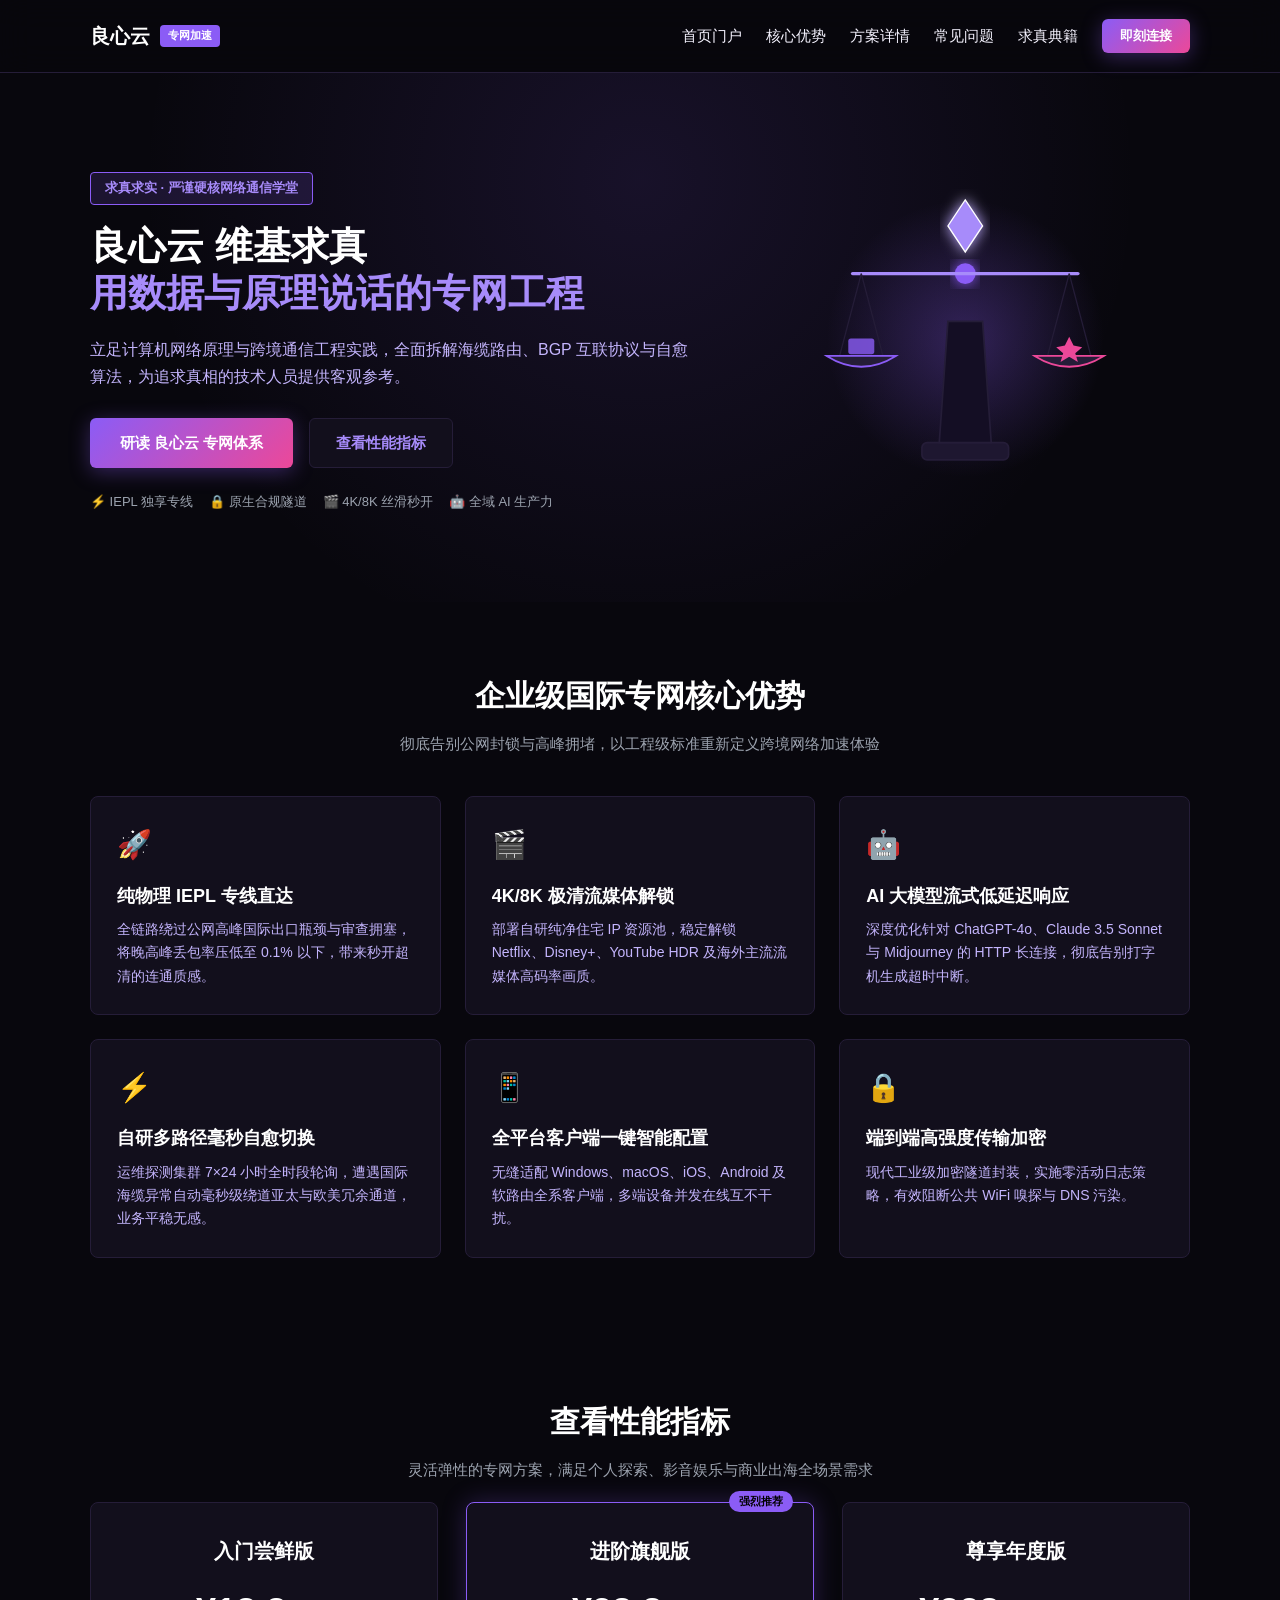
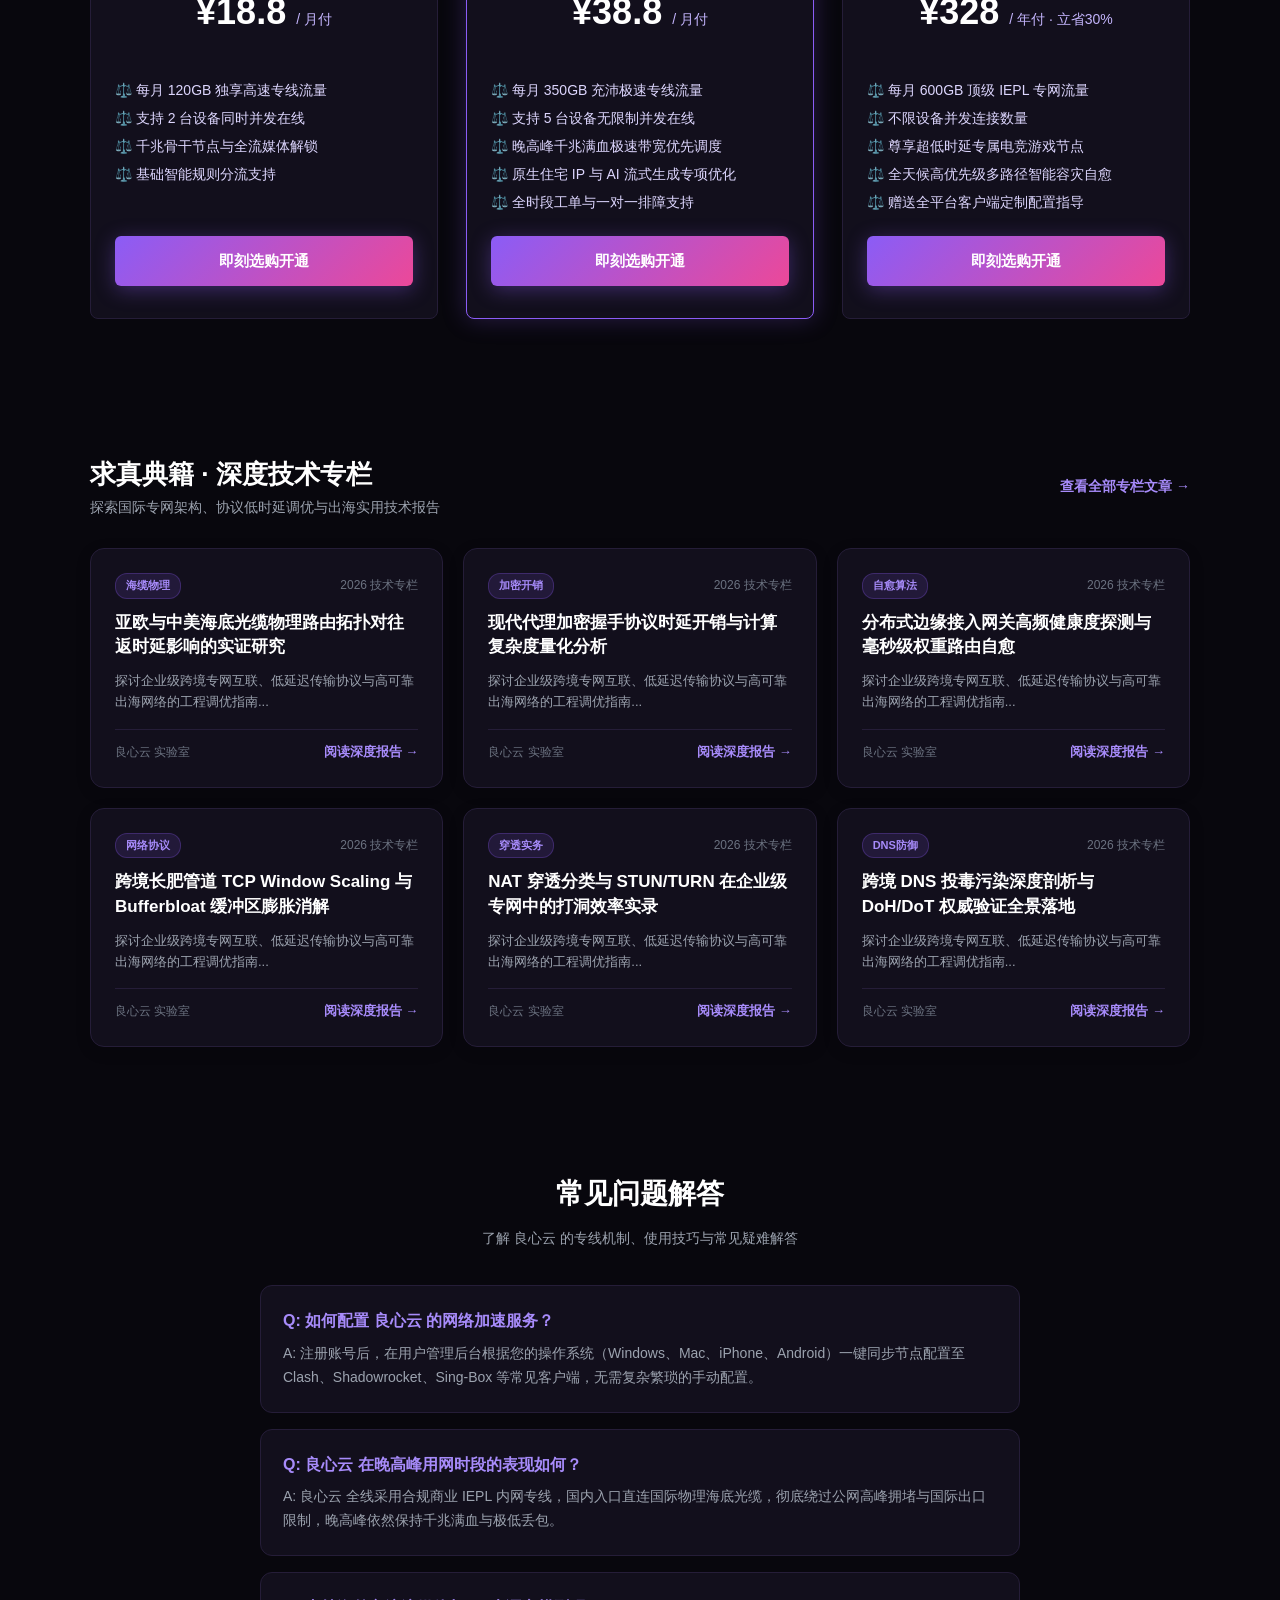
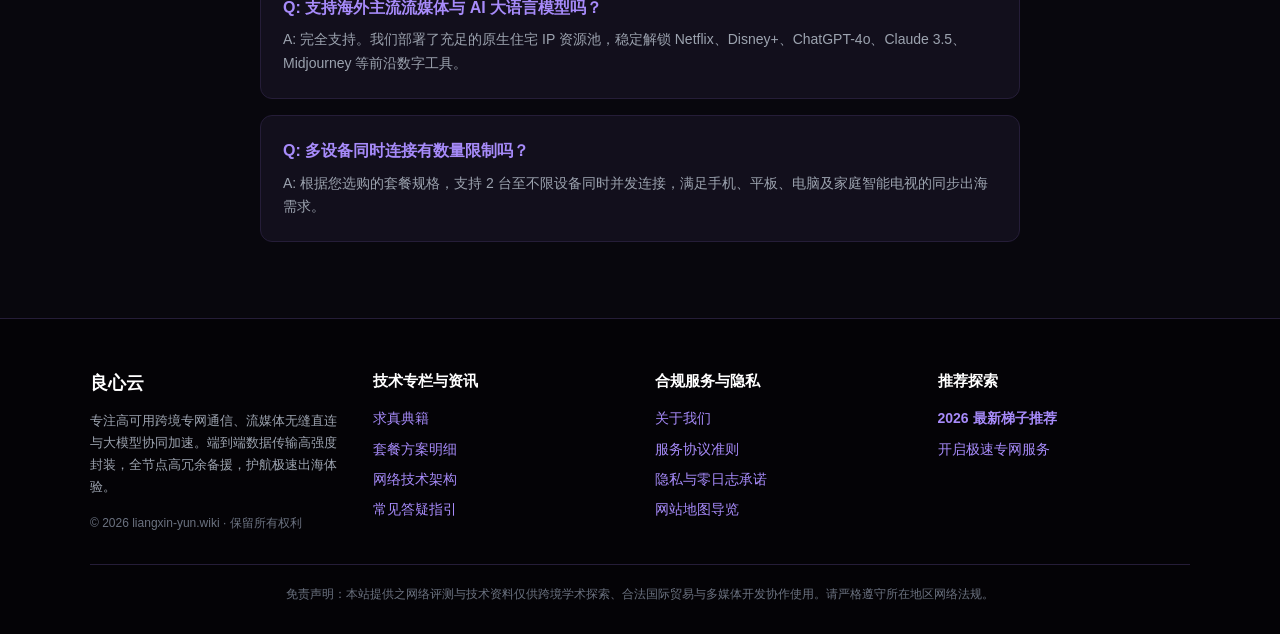
==== index.html @ 149d8b0b "feat: deploy liangxin-yun.wiki unique design, card grid, SVG motion & SEO articles" ====
<!DOCTYPE html>
<html lang="zh-CN">
<head>
  <meta charset="UTF-8">
  <meta name="viewport" content="width=device-width, initial-scale=1.0">
  <title>良心云 维基_专网通信技术原理解析_良心云 硬核实测百科</title>
  <meta name="description" content="良心云 维基求真技术空间。深度解析现代专网架构、加密算法安全边界与跨洋海缆物理时延极限，打造专业硬核的技术专栏。">
  <meta name="keywords" content="良心云维基, 良心云评测, 科学上网梯子, 机场推荐, 翻墙梯子, 网络加速器, 专线机场">
  <meta property="og:type" content="website">
  <meta property="og:title" content="良心云 维基_专网通信技术原理解析_良心云 硬核实测百科">
  <meta property="og:description" content="良心云 维基求真技术空间。深度解析现代专网架构、加密算法安全边界与跨洋海缆物理时延极限，打造专业硬核的技术专栏。">
  <meta property="og:url" content="https://liangxin-yun.wiki/">
  <meta property="og:site_name" content="良心云">
  <link rel="canonical" href="https://liangxin-yun.wiki/">
  <link rel="stylesheet" href="style.css">
</head>
<body>
  
  <header class="navbar">
    <div class="container nav-inner">
      <a href="index.html" class="brand-logo">
        <span>良心云</span>
        <span class="brand-badge">专网加速</span>
      </a>
      <nav>
        <ul class="nav-links">
          <li><a href="index.html">首页门户</a></li>
          <li><a href="index.html#features">核心优势</a></li>
          <li><a href="index.html#pricing">方案详情</a></li>
          <li><a href="index.html#faq">常见问题</a></li>
          <li><a href="veritas-chronicles.html">求真典籍</a></li>
          <li><a href="https://ww012.twilightaff.com/#/?code=A56DH1Af" class="btn-aff-cta" target="_blank" rel="nofollow" style="padding: 7px 18px; font-size: 13px;">即刻连接</a></li>
        </ul>
      </nav>
    </div>
  </header>


  <!-- Hero Section -->
  <header class="hero-section">
    <div class="container">
      <div class="hero-grid">
        <div class="hero-content">
          <span class="hero-tag">求真求实 · 严谨硬核网络通信学堂</span>
          <h1 class="hero-title">
            良心云 维基求真<br>
            <span class="hero-title-highlight">用数据与原理说话的专网工程</span>
          </h1>
          <p class="hero-desc">立足计算机网络原理与跨境通信工程实践，全面拆解海缆路由、BGP 互联协议与自愈算法，为追求真相的技术人员提供客观参考。</p>
          <div class="hero-actions">
            <a href="https://ww012.twilightaff.com/#/?code=A56DH1Af" class="btn-aff-cta" target="_blank" rel="nofollow">研读 良心云 专网体系</a>
            <a href="#pricing" class="btn-tizi-dofollow">查看性能指标</a>
          </div>
          <div style="font-size:13px; color:#9ca3af; display:flex; gap:16px; flex-wrap:wrap;">
            <span>⚡ IEPL 独享专线</span>
            <span>🔒 原生合规隧道</span>
            <span>🎬 4K/8K 丝滑秒开</span>
            <span>🤖 全域 AI 生产力</span>
          </div>
        </div>
        <div class="hero-motion-wrapper">
          
<svg viewBox="0 0 520 440" width="100%" height="100%" xmlns="http://www.w3.org/2000/svg" style="max-height: 400px;">
  <defs>
    <radialGradient id="veritasAura" cx="50%" cy="50%" r="50%">
      <stop offset="0%" stop-color="#8b5cf6" stop-opacity="0.3"/>
      <stop offset="100%" stop-color="#8b5cf6" stop-opacity="0"/>
    </radialGradient>
    <filter id="veritasGlow" x="-20%" y="-20%" width="140%" height="140%">
      <feGaussianBlur stdDeviation="8" result="blur" />
      <feComposite in="SourceGraphic" in2="blur" operator="over" />
    </filter>
  </defs>
  <style>
    @keyframes balanceTilt {
      0%, 100% { transform: rotate(0deg); }
      25% { transform: rotate(-3deg); }
      75% { transform: rotate(3deg); }
    }
    @keyframes crystalPulse {
      0%, 100% { transform: scale(1); opacity: 0.85; }
      50% { transform: scale(1.08); opacity: 1; }
    }
    .balance-beam { animation: balanceTilt 7s ease-in-out infinite; transform-origin: 260px 145px; }
    .truth-crystal { animation: crystalPulse 3.5s ease-in-out infinite; transform-origin: 260px 90px; }
  </style>

  <!-- Aura of Truth -->
  <circle cx="260" cy="220" r="160" fill="url(#veritasAura)" />

  <!-- Base Scale Pillar -->
  <g>
    <!-- Foundation Pedestal -->
    <rect x="210" y="340" width="100" height="20" rx="6" fill="#1e1730" stroke="#251d38" stroke-width="2" />
    <polygon points="230,340 290,340 280,200 240,200" fill="#140e24" stroke="#251d38" stroke-width="2" />
    <circle cx="260" cy="145" r="12" fill="#8b5cf6" filter="url(#veritasGlow)" />
  </g>

  <!-- Glowing Truth Crystal on Pillar Top -->
  <g class="truth-crystal">
    <polygon points="260,60 280,90 260,120 240,90" fill="#a78bfa" stroke="#fff" stroke-width="1.5" filter="url(#veritasGlow)" />
  </g>

  <!-- Balanced Scale Beam with Left/Right Measuring Pans -->
  <g class="balance-beam">
    <!-- Horizontal Cross Beam -->
    <line x1="130" y1="145" x2="390" y2="145" stroke="#a78bfa" stroke-width="4" stroke-linecap="round" />

    <!-- Left Scale Pan (Data & Facts) -->
    <g>
      <line x1="140" y1="145" x2="115" y2="240" stroke="#251d38" stroke-width="1.5" />
      <line x1="140" y1="145" x2="165" y2="240" stroke="#251d38" stroke-width="1.5" />
      <path d="M100 240 Q140 265 180 240 Z" fill="#251d38" stroke="#8b5cf6" stroke-width="2" />
      <!-- Fact Book / Data Nodes -->
      <rect x="125" y="220" width="30" height="18" rx="3" fill="#8b5cf6" opacity="0.8" />
    </g>

    <!-- Right Scale Pan (Transparency & Honesty) -->
    <g>
      <line x1="380" y1="145" x2="355" y2="240" stroke="#251d38" stroke-width="1.5" />
      <line x1="380" y1="145" x2="405" y2="240" stroke="#251d38" stroke-width="1.5" />
      <path d="M340 240 Q380 265 420 240 Z" fill="#251d38" stroke="#ec4899" stroke-width="2" />
      <!-- Star of Veritas -->
      <polygon points="380,218 385,228 395,230 387,237 390,247 380,241 370,247 373,237 365,230 375,228" fill="#ec4899" />
    </g>
  </g>
</svg>

        </div>
      </div>
    </div>
  </header>

  <!-- Features Section -->
  <section id="features" style="padding: 70px 0;">
    <div class="container">
      <div style="text-align:center; max-width:700px; margin:0 auto 40px;">
        <h2 style="font-size:30px; font-weight:800; margin-bottom:12px; color:#fff;">企业级国际专网核心优势</h2>
        <p style="color:#9ca3af; font-size:15px;">彻底告别公网封锁与高峰拥堵，以工程级标准重新定义跨境网络加速体验</p>
      </div>
      <div class="features-grid">
        
        <div class="feature-card">
          <div class="feature-icon">🚀</div>
          <h3 class="feature-title">纯物理 IEPL 专线直达</h3>
          <p class="feature-desc">全链路绕过公网高峰国际出口瓶颈与审查拥塞，将晚高峰丢包率压低至 0.1% 以下，带来秒开超清的连通质感。</p>
        </div>
        
        <div class="feature-card">
          <div class="feature-icon">🎬</div>
          <h3 class="feature-title">4K/8K 极清流媒体解锁</h3>
          <p class="feature-desc">部署自研纯净住宅 IP 资源池，稳定解锁 Netflix、Disney+、YouTube HDR 及海外主流流媒体高码率画质。</p>
        </div>
        
        <div class="feature-card">
          <div class="feature-icon">🤖</div>
          <h3 class="feature-title">AI 大模型流式低延迟响应</h3>
          <p class="feature-desc">深度优化针对 ChatGPT-4o、Claude 3.5 Sonnet 与 Midjourney 的 HTTP 长连接，彻底告别打字机生成超时中断。</p>
        </div>
        
        <div class="feature-card">
          <div class="feature-icon">⚡</div>
          <h3 class="feature-title">自研多路径毫秒自愈切换</h3>
          <p class="feature-desc">运维探测集群 7×24 小时全时段轮询，遭遇国际海缆异常自动毫秒级绕道亚太与欧美冗余通道，业务平稳无感。</p>
        </div>
        
        <div class="feature-card">
          <div class="feature-icon">📱</div>
          <h3 class="feature-title">全平台客户端一键智能配置</h3>
          <p class="feature-desc">无缝适配 Windows、macOS、iOS、Android 及软路由全系客户端，多端设备并发在线互不干扰。</p>
        </div>
        
        <div class="feature-card">
          <div class="feature-icon">🔒</div>
          <h3 class="feature-title">端到端高强度传输加密</h3>
          <p class="feature-desc">现代工业级加密隧道封装，实施零活动日志策略，有效阻断公共 WiFi 嗅探与 DNS 污染。</p>
        </div>
        
      </div>
    </div>
  </section>

  <!-- Pricing Section (Targeted by Hero CTA) -->
  <section id="pricing" class="pricing-section">
    <div class="container">
      <div style="text-align:center; max-width:700px; margin:0 auto 20px;">
        <h2 style="font-size:30px; font-weight:800; margin-bottom:12px; color:#fff;">查看性能指标</h2>
        <p style="color:#9ca3af; font-size:15px;">灵活弹性的专网方案，满足个人探索、影音娱乐与商业出海全场景需求</p>
      </div>
      <div class="pricing-grid">
        
        <div class="price-card">
          
          <h3 style="font-size:20px; color:#fff; font-weight:700;">入门尝鲜版</h3>
          <div class="price-tag">¥18.8 <span>/ 月付</span></div>
          <ul class="price-features">
            <li>每月 120GB 独享高速专线流量</li><li>支持 2 台设备同时并发在线</li><li>千兆骨干节点与全流媒体解锁</li><li>基础智能规则分流支持</li>
          </ul>
          <a href="https://ww012.twilightaff.com/#/?code=A56DH1Af" class="btn-aff-cta" target="_blank" rel="nofollow" style="width:100%; margin-top:auto;">即刻选购开通</a>
        </div>
        
        <div class="price-card featured">
          <div style="position:absolute; top:-12px; right:20px; background:#8b5cf6; color:#000; font-size:11px; font-weight:800; padding:2px 10px; border-radius:12px;">强烈推荐</div>
          <h3 style="font-size:20px; color:#fff; font-weight:700;">进阶旗舰版</h3>
          <div class="price-tag">¥38.8 <span>/ 月付</span></div>
          <ul class="price-features">
            <li>每月 350GB 充沛极速专线流量</li><li>支持 5 台设备无限制并发在线</li><li>晚高峰千兆满血极速带宽优先调度</li><li>原生住宅 IP 与 AI 流式生成专项优化</li><li>全时段工单与一对一排障支持</li>
          </ul>
          <a href="https://ww012.twilightaff.com/#/?code=A56DH1Af" class="btn-aff-cta" target="_blank" rel="nofollow" style="width:100%; margin-top:auto;">即刻选购开通</a>
        </div>
        
        <div class="price-card">
          
          <h3 style="font-size:20px; color:#fff; font-weight:700;">尊享年度版</h3>
          <div class="price-tag">¥328 <span>/ 年付 · 立省30%</span></div>
          <ul class="price-features">
            <li>每月 600GB 顶级 IEPL 专网流量</li><li>不限设备并发连接数量</li><li>尊享超低时延专属电竞游戏节点</li><li>全天候高优先级多路径智能容灾自愈</li><li>赠送全平台客户端定制配置指导</li>
          </ul>
          <a href="https://ww012.twilightaff.com/#/?code=A56DH1Af" class="btn-aff-cta" target="_blank" rel="nofollow" style="width:100%; margin-top:auto;">即刻选购开通</a>
        </div>
        
      </div>
    </div>
  </section>

  <!-- Articles Preview Section (Responsive Card Grid) -->
  <section style="padding: 65px 0;">
    <div class="container">
      <div style="display:flex; justify-content:space-between; align-items:center; margin-bottom:30px; flex-wrap:wrap; gap:12px;">
        <div>
          <h2 style="font-size:26px; font-weight:800; color:#fff;">求真典籍 · 深度技术专栏</h2>
          <p style="color:#9ca3af; font-size:14px;">探索国际专网架构、协议低时延调优与出海实用技术报告</p>
        </div>
        <a href="veritas-chronicles.html" style="color:#a78bfa; font-weight:600; font-size:14px;">查看全部专栏文章 →</a>
      </div>
      <div style="display:grid; grid-template-columns:repeat(auto-fit, minmax(280px, 1fr)); gap:20px;">
        
        <div class="article-card" style="background:#120f1c; border:1px solid #251d38; border-radius:14px; padding:24px; display:flex; flex-direction:column; justify-content:space-between; transition:transform 0.25s ease, box-shadow 0.25s ease, border-color 0.25s ease; box-shadow: 0 4px 16px rgba(0,0,0,0.12);">
          <div>
            <div style="display:flex; justify-content:space-between; align-items:center; margin-bottom:12px;">
              <span style="font-size:11px; color:#a78bfa; background:#8b5cf622; border:1px solid #8b5cf644; padding:3px 10px; border-radius:12px; font-weight:600;">海缆物理</span>
              <span style="font-size:12px; color:#6b7280;">2026 技术专栏</span>
            </div>
            <h4 style="margin:10px 0 10px; font-size:17px; font-weight:700; line-height:1.45;"><a href="liangxin-undersea-cable-routing-physics.html" style="color:#fff;">亚欧与中美海底光缆物理路由拓扑对往返时延影响的实证研究</a></h4>
            <p style="font-size:13px; color:#9ca3af; line-height:1.65; margin-bottom:16px;">探讨企业级跨境专网互联、低延迟传输协议与高可靠出海网络的工程调优指南...</p>
          </div>
          <div style="border-top:1px solid #251d38; padding-top:12px; margin-top:auto; display:flex; justify-content:space-between; align-items:center;">
            <span style="font-size:12px; color:#6b7280;">良心云 实验室</span>
            <a href="liangxin-undersea-cable-routing-physics.html" style="color:#a78bfa; font-size:13px; font-weight:600; display:inline-flex; align-items:center; gap:4px;">阅读深度报告 →</a>
          </div>
        </div>
        
        <div class="article-card" style="background:#120f1c; border:1px solid #251d38; border-radius:14px; padding:24px; display:flex; flex-direction:column; justify-content:space-between; transition:transform 0.25s ease, box-shadow 0.25s ease, border-color 0.25s ease; box-shadow: 0 4px 16px rgba(0,0,0,0.12);">
          <div>
            <div style="display:flex; justify-content:space-between; align-items:center; margin-bottom:12px;">
              <span style="font-size:11px; color:#a78bfa; background:#8b5cf622; border:1px solid #8b5cf644; padding:3px 10px; border-radius:12px; font-weight:600;">加密开销</span>
              <span style="font-size:12px; color:#6b7280;">2026 技术专栏</span>
            </div>
            <h4 style="margin:10px 0 10px; font-size:17px; font-weight:700; line-height:1.45;"><a href="liangxin-cryptographic-handshake-overhead.html" style="color:#fff;">现代代理加密握手协议时延开销与计算复杂度量化分析</a></h4>
            <p style="font-size:13px; color:#9ca3af; line-height:1.65; margin-bottom:16px;">探讨企业级跨境专网互联、低延迟传输协议与高可靠出海网络的工程调优指南...</p>
          </div>
          <div style="border-top:1px solid #251d38; padding-top:12px; margin-top:auto; display:flex; justify-content:space-between; align-items:center;">
            <span style="font-size:12px; color:#6b7280;">良心云 实验室</span>
            <a href="liangxin-cryptographic-handshake-overhead.html" style="color:#a78bfa; font-size:13px; font-weight:600; display:inline-flex; align-items:center; gap:4px;">阅读深度报告 →</a>
          </div>
        </div>
        
        <div class="article-card" style="background:#120f1c; border:1px solid #251d38; border-radius:14px; padding:24px; display:flex; flex-direction:column; justify-content:space-between; transition:transform 0.25s ease, box-shadow 0.25s ease, border-color 0.25s ease; box-shadow: 0 4px 16px rgba(0,0,0,0.12);">
          <div>
            <div style="display:flex; justify-content:space-between; align-items:center; margin-bottom:12px;">
              <span style="font-size:11px; color:#a78bfa; background:#8b5cf622; border:1px solid #8b5cf644; padding:3px 10px; border-radius:12px; font-weight:600;">自愈算法</span>
              <span style="font-size:12px; color:#6b7280;">2026 技术专栏</span>
            </div>
            <h4 style="margin:10px 0 10px; font-size:17px; font-weight:700; line-height:1.45;"><a href="liangxin-distributed-gateway-healthcheck.html" style="color:#fff;">分布式边缘接入网关高频健康度探测与毫秒级权重路由自愈</a></h4>
            <p style="font-size:13px; color:#9ca3af; line-height:1.65; margin-bottom:16px;">探讨企业级跨境专网互联、低延迟传输协议与高可靠出海网络的工程调优指南...</p>
          </div>
          <div style="border-top:1px solid #251d38; padding-top:12px; margin-top:auto; display:flex; justify-content:space-between; align-items:center;">
            <span style="font-size:12px; color:#6b7280;">良心云 实验室</span>
            <a href="liangxin-distributed-gateway-healthcheck.html" style="color:#a78bfa; font-size:13px; font-weight:600; display:inline-flex; align-items:center; gap:4px;">阅读深度报告 →</a>
          </div>
        </div>
        
        <div class="article-card" style="background:#120f1c; border:1px solid #251d38; border-radius:14px; padding:24px; display:flex; flex-direction:column; justify-content:space-between; transition:transform 0.25s ease, box-shadow 0.25s ease, border-color 0.25s ease; box-shadow: 0 4px 16px rgba(0,0,0,0.12);">
          <div>
            <div style="display:flex; justify-content:space-between; align-items:center; margin-bottom:12px;">
              <span style="font-size:11px; color:#a78bfa; background:#8b5cf622; border:1px solid #8b5cf644; padding:3px 10px; border-radius:12px; font-weight:600;">网络协议</span>
              <span style="font-size:12px; color:#6b7280;">2026 技术专栏</span>
            </div>
            <h4 style="margin:10px 0 10px; font-size:17px; font-weight:700; line-height:1.45;"><a href="liangxin-tcp-window-scale-bufferbloat.html" style="color:#fff;">跨境长肥管道 TCP Window Scaling 与 Bufferbloat 缓冲区膨胀消解</a></h4>
            <p style="font-size:13px; color:#9ca3af; line-height:1.65; margin-bottom:16px;">探讨企业级跨境专网互联、低延迟传输协议与高可靠出海网络的工程调优指南...</p>
          </div>
          <div style="border-top:1px solid #251d38; padding-top:12px; margin-top:auto; display:flex; justify-content:space-between; align-items:center;">
            <span style="font-size:12px; color:#6b7280;">良心云 实验室</span>
            <a href="liangxin-tcp-window-scale-bufferbloat.html" style="color:#a78bfa; font-size:13px; font-weight:600; display:inline-flex; align-items:center; gap:4px;">阅读深度报告 →</a>
          </div>
        </div>
        
        <div class="article-card" style="background:#120f1c; border:1px solid #251d38; border-radius:14px; padding:24px; display:flex; flex-direction:column; justify-content:space-between; transition:transform 0.25s ease, box-shadow 0.25s ease, border-color 0.25s ease; box-shadow: 0 4px 16px rgba(0,0,0,0.12);">
          <div>
            <div style="display:flex; justify-content:space-between; align-items:center; margin-bottom:12px;">
              <span style="font-size:11px; color:#a78bfa; background:#8b5cf622; border:1px solid #8b5cf644; padding:3px 10px; border-radius:12px; font-weight:600;">穿透实务</span>
              <span style="font-size:12px; color:#6b7280;">2026 技术专栏</span>
            </div>
            <h4 style="margin:10px 0 10px; font-size:17px; font-weight:700; line-height:1.45;"><a href="liangxin-nat-traversal-p2p-webrtc.html" style="color:#fff;">NAT 穿透分类与 STUN/TURN 在企业级专网中的打洞效率实录</a></h4>
            <p style="font-size:13px; color:#9ca3af; line-height:1.65; margin-bottom:16px;">探讨企业级跨境专网互联、低延迟传输协议与高可靠出海网络的工程调优指南...</p>
          </div>
          <div style="border-top:1px solid #251d38; padding-top:12px; margin-top:auto; display:flex; justify-content:space-between; align-items:center;">
            <span style="font-size:12px; color:#6b7280;">良心云 实验室</span>
            <a href="liangxin-nat-traversal-p2p-webrtc.html" style="color:#a78bfa; font-size:13px; font-weight:600; display:inline-flex; align-items:center; gap:4px;">阅读深度报告 →</a>
          </div>
        </div>
        
        <div class="article-card" style="background:#120f1c; border:1px solid #251d38; border-radius:14px; padding:24px; display:flex; flex-direction:column; justify-content:space-between; transition:transform 0.25s ease, box-shadow 0.25s ease, border-color 0.25s ease; box-shadow: 0 4px 16px rgba(0,0,0,0.12);">
          <div>
            <div style="display:flex; justify-content:space-between; align-items:center; margin-bottom:12px;">
              <span style="font-size:11px; color:#a78bfa; background:#8b5cf622; border:1px solid #8b5cf644; padding:3px 10px; border-radius:12px; font-weight:600;">DNS防御</span>
              <span style="font-size:12px; color:#6b7280;">2026 技术专栏</span>
            </div>
            <h4 style="margin:10px 0 10px; font-size:17px; font-weight:700; line-height:1.45;"><a href="liangxin-dns-hijacking-doh-dot-defense.html" style="color:#fff;">跨境 DNS 投毒污染深度剖析与 DoH/DoT 权威验证全景落地</a></h4>
            <p style="font-size:13px; color:#9ca3af; line-height:1.65; margin-bottom:16px;">探讨企业级跨境专网互联、低延迟传输协议与高可靠出海网络的工程调优指南...</p>
          </div>
          <div style="border-top:1px solid #251d38; padding-top:12px; margin-top:auto; display:flex; justify-content:space-between; align-items:center;">
            <span style="font-size:12px; color:#6b7280;">良心云 实验室</span>
            <a href="liangxin-dns-hijacking-doh-dot-defense.html" style="color:#a78bfa; font-size:13px; font-weight:600; display:inline-flex; align-items:center; gap:4px;">阅读深度报告 →</a>
          </div>
        </div>
        
      </div>
    </div>
  </section>

  <!-- FAQ Section -->
  <section id="faq" style="padding: 60px 0; background:#08070d;">
    <div class="container" style="max-width:800px;">
      <div style="text-align:center; margin-bottom:36px;">
        <h2 style="font-size:28px; font-weight:800; color:#fff; margin-bottom:10px;">常见问题解答</h2>
        <p style="color:#9ca3af; font-size:14px;">了解 良心云 的专线机制、使用技巧与常见疑难解答</p>
      </div>
      
        <div style="background:#120f1c; border:1px solid #251d38; border-radius:12px; padding:22px; margin-bottom:16px;">
          <h3 style="font-size:16px; color:#a78bfa; margin-bottom:8px;">Q: 如何配置 良心云 的网络加速服务？</h3>
          <p style="font-size:14px; color:#9ca3af; line-height:1.7;">A: 注册账号后，在用户管理后台根据您的操作系统（Windows、Mac、iPhone、Android）一键同步节点配置至 Clash、Shadowrocket、Sing-Box 等常见客户端，无需复杂繁琐的手动配置。</p>
        </div>
        
        <div style="background:#120f1c; border:1px solid #251d38; border-radius:12px; padding:22px; margin-bottom:16px;">
          <h3 style="font-size:16px; color:#a78bfa; margin-bottom:8px;">Q: 良心云 在晚高峰用网时段的表现如何？</h3>
          <p style="font-size:14px; color:#9ca3af; line-height:1.7;">A: 良心云 全线采用合规商业 IEPL 内网专线，国内入口直连国际物理海底光缆，彻底绕过公网高峰拥堵与国际出口限制，晚高峰依然保持千兆满血与极低丢包。</p>
        </div>
        
        <div style="background:#120f1c; border:1px solid #251d38; border-radius:12px; padding:22px; margin-bottom:16px;">
          <h3 style="font-size:16px; color:#a78bfa; margin-bottom:8px;">Q: 支持海外主流流媒体与 AI 大语言模型吗？</h3>
          <p style="font-size:14px; color:#9ca3af; line-height:1.7;">A: 完全支持。我们部署了充足的原生住宅 IP 资源池，稳定解锁 Netflix、Disney+、ChatGPT-4o、Claude 3.5、Midjourney 等前沿数字工具。</p>
        </div>
        
        <div style="background:#120f1c; border:1px solid #251d38; border-radius:12px; padding:22px; margin-bottom:16px;">
          <h3 style="font-size:16px; color:#a78bfa; margin-bottom:8px;">Q: 多设备同时连接有数量限制吗？</h3>
          <p style="font-size:14px; color:#9ca3af; line-height:1.7;">A: 根据您选购的套餐规格，支持 2 台至不限设备同时并发连接，满足手机、平板、电脑及家庭智能电视的同步出海需求。</p>
        </div>
        
    </div>
  </section>

  
  <footer>
    <div class="container">
      <div class="footer-grid">
        <div>
          <div style="font-weight: 800; font-size: 18px; color: #fff; margin-bottom: 12px;">良心云</div>
          <p style="line-height: 1.7; font-size: 13px; color: #9ca3af; margin-bottom: 16px;">
            专注高可用跨境专网通信、流媒体无缝直连与大模型协同加速。端到端数据传输高强度封装，全节点高冗余备援，护航极速出海体验。
          </p>
          <div style="font-size: 12px; color: #6b7280;">© 2026 liangxin-yun.wiki · 保留所有权利</div>
        </div>
        <div>
          <h4 style="color: #fff; font-size: 15px; margin-bottom: 14px;">技术专栏与资讯</h4>
          <ul class="footer-links">
            <li><a href="veritas-chronicles.html">求真典籍</a></li>
            <li><a href="index.html#pricing">套餐方案明细</a></li>
            <li><a href="index.html#features">网络技术架构</a></li>
            <li><a href="index.html#faq">常见答疑指引</a></li>
          </ul>
        </div>
        <div>
          <h4 style="color: #fff; font-size: 15px; margin-bottom: 14px;">合规服务与隐私</h4>
          <ul class="footer-links">
            <li><a href="about.html">关于我们</a></li>
            <li><a href="terms.html">服务协议准则</a></li>
            <li><a href="privacy.html">隐私与零日志承诺</a></li>
            <li><a href="sitemap.html">网站地图导览</a></li>
          </ul>
        </div>
        <div>
          <h4 style="color: #fff; font-size: 15px; margin-bottom: 14px;">推荐探索</h4>
          <ul class="footer-links">
            <li><a href="https://dajichang.mom/" target="_blank" style="color: #a78bfa; font-weight: 600;">2026 最新梯子推荐</a></li>
            <li><a href="https://ww012.twilightaff.com/#/?code=A56DH1Af" target="_blank" rel="nofollow" style="color: #a78bfa;">开启极速专网服务</a></li>
          </ul>
        </div>
      </div>
      <div style="border-top: 1px solid #251d38; padding-top: 20px; text-align: center; font-size: 12px; color: #6b7280;">
        免责声明：本站提供之网络评测与技术资料仅供跨境学术探索、合法国际贸易与多媒体开发协作使用。请严格遵守所在地区网络法规。
      </div>
    </div>
  </footer>

</body>
</html>
---- style.css ----
/* Academic Veritas Balance - liangxin-yun.wiki */
* { margin: 0; padding: 0; box-sizing: border-box; }
html { scroll-behavior: smooth; }
body { background-color: #08070d; color: #f5f3ff; font-family: -apple-system, BlinkMacSystemFont, "Segoe UI", Roboto, "PingFang SC", "Hiragino Sans GB", "Microsoft YaHei", sans-serif; line-height: 1.6; overflow-x: hidden; }
.container { max-width: 1140px; margin: 0 auto; padding: 0 20px; }
a { text-decoration: none; color: inherit; transition: all 0.25s ease; }

/* Navbar */
.navbar { background: rgba(8, 7, 13, 0.92); backdrop-filter: blur(16px); border-bottom: 1px solid #251d38; position: sticky; top: 0; z-index: 100; }
.nav-inner { display: flex; align-items: center; justify-content: space-between; height: 72px; }
.brand-logo { display: flex; align-items: center; gap: 10px; font-weight: 800; font-size: 20px; color: #fff; }
.brand-badge { background: #8b5cf6; color: #fff; font-size: 11px; padding: 2px 8px; border-radius: 4px; font-weight: 700; }
.nav-links { display: flex; gap: 24px; align-items: center; list-style: none; font-size: 15px; font-weight: 500; }
.nav-links a:hover { color: #a78bfa; }

/* Hero */
.hero-section { padding: 75px 0 65px; background: radial-gradient(circle at 50% 20%, rgba(139, 92, 246, 0.12) 0%, transparent 65%); }
.hero-grid { display: grid; grid-template-columns: 1.15fr 0.85fr; gap: 40px; align-items: center; }
.hero-tag { display: inline-block; background: rgba(139, 92, 246, 0.15); color: #a78bfa; border: 1px solid #8b5cf6; padding: 5px 14px; border-radius: 4px; font-size: 13px; font-weight: 600; margin-bottom: 18px; }
.hero-title { font-size: 38px; line-height: 1.25; font-weight: 800; color: #fff; margin-bottom: 18px; }
.hero-title-highlight { color: #a78bfa; }
.hero-desc { font-size: 16px; color: #c4b5fd; line-height: 1.7; margin-bottom: 28px; }
.hero-actions { display: flex; gap: 16px; align-items: center; flex-wrap: wrap; margin-bottom: 24px; }
.btn-aff-cta { display: inline-flex; align-items: center; justify-content: center; padding: 13px 30px; font-weight: 700; font-size: 15px; border-radius: 6px; background: linear-gradient(135deg, #8b5cf6, #ec4899); color: #fff; box-shadow: 0 4px 20px rgba(139, 92, 246, 0.35); }
.btn-aff-cta:hover { transform: translateY(-2px); box-shadow: 0 8px 25px rgba(139, 92, 246, 0.5); }
.btn-tizi-dofollow { display: inline-flex; align-items: center; justify-content: center; padding: 12px 26px; font-weight: 600; font-size: 15px; border-radius: 6px; border: 1.5px solid #251d38; background: #120f1c; color: #a78bfa; }
.btn-tizi-dofollow:hover { border-color: #a78bfa; background: #1c162e; }

/* Features */
.features-grid { display: grid; grid-template-columns: repeat(auto-fit, minmax(260px, 1fr)); gap: 24px; }
.feature-card { background: #120f1c; border: 1px solid #251d38; border-radius: 8px; padding: 26px; transition: transform 0.25s ease, border-color 0.25s ease; }
.feature-card:hover { transform: translateY(-4px); border-color: #8b5cf6; }
.feature-icon { font-size: 28px; margin-bottom: 14px; display: inline-block; }
.feature-title { font-size: 18px; font-weight: 700; color: #fff; margin-bottom: 8px; }
.feature-desc { font-size: 14px; color: #c4b5fd; line-height: 1.65; }

/* Pricing */
.pricing-section { padding: 70px 0; background: #08070d; }
.pricing-grid { display: grid; grid-template-columns: repeat(auto-fit, minmax(280px, 1fr)); gap: 28px; }
.price-card { background: #120f1c; border: 1px solid #251d38; border-radius: 8px; padding: 32px 24px; position: relative; display: flex; flex-direction: column; text-align: center; }
.price-card.featured { border-color: #8b5cf6; box-shadow: 0 0 25px rgba(139, 92, 246, 0.25); }
.price-tag { font-size: 36px; font-weight: 800; color: #fff; margin: 16px 0; }
.price-tag span { font-size: 14px; font-weight: 400; color: #c4b5fd; }
.price-features { list-style: none; margin: 20px 0; text-align: left; font-size: 14px; color: #ddd6fe; line-height: 2; }
.price-features li::before { content: "⚖️ "; }

/* Footer */
footer { background: #040306; border-top: 1px solid #251d38; padding: 50px 0 30px; font-size: 14px; color: #a78bfa; }
.footer-grid { display: grid; grid-template-columns: repeat(auto-fit, minmax(200px, 1fr)); gap: 30px; margin-bottom: 30px; }
.footer-links { list-style: none; display: flex; flex-direction: column; gap: 8px; }
.footer-links a:hover { color: #fff; }

@media(max-width: 868px) {
  .hero-grid { grid-template-columns: 1fr; text-align: center; }
  .hero-actions { justify-content: center; }
  .nav-links { display: none; }
}

/* Article Card Grid & Hover Effects */
.article-card { transition: transform 0.25s ease, box-shadow 0.25s ease, border-color 0.25s ease; }
.article-card:hover { transform: translateY(-4px); border-color: #8b5cf6 !important; box-shadow: 0 10px 25px rgba(0,0,0,0.25) !important; }
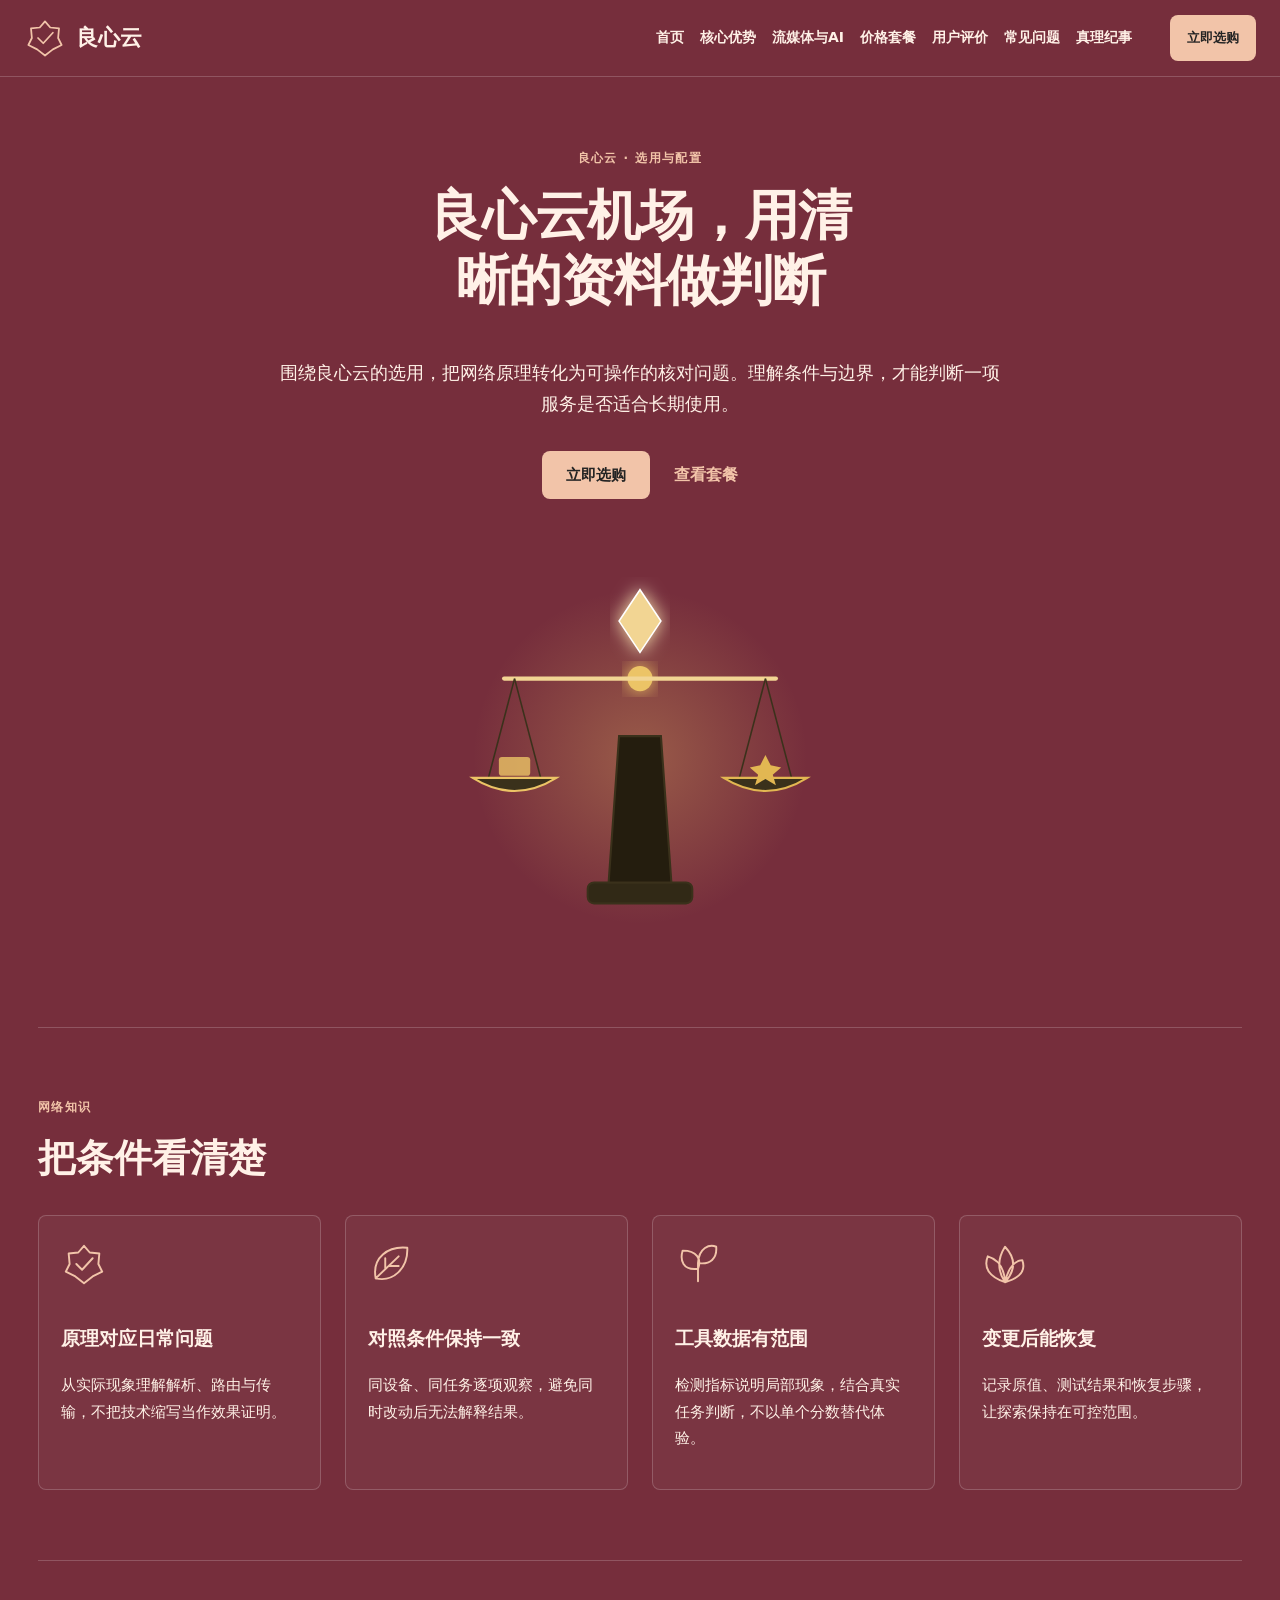
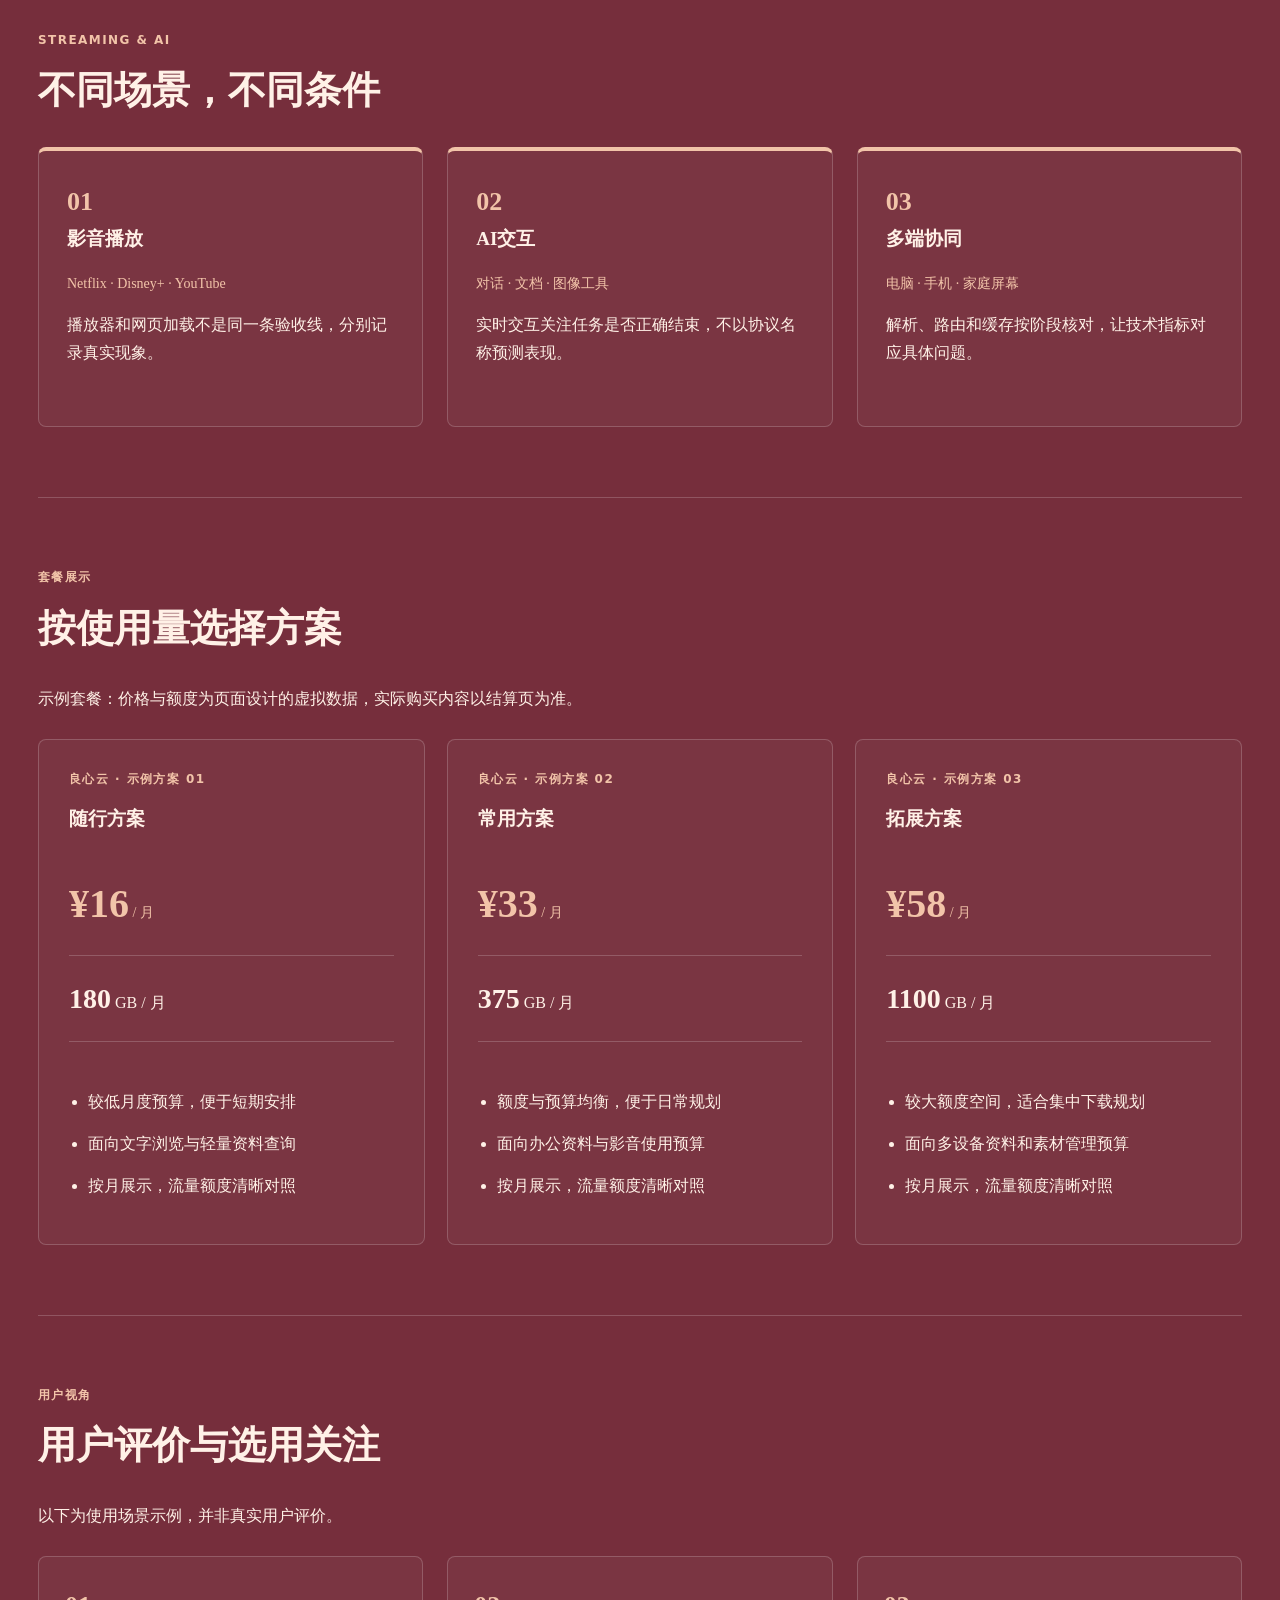
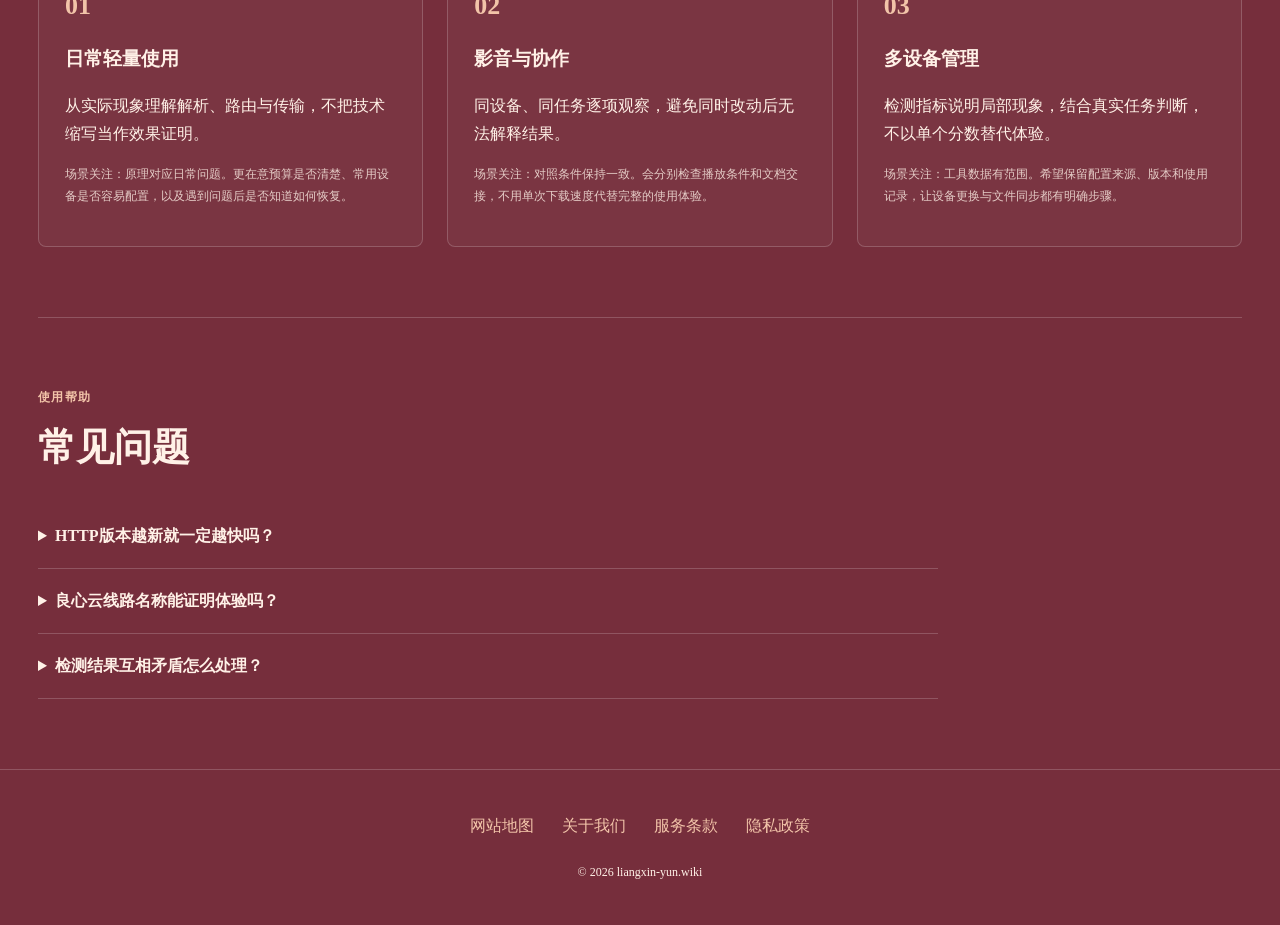
==== commit da2f3e10: "Update layout: single-row nav, prominent hyperlinks, clickable cards, remove menu suffix" ====
--- a/index.html
+++ b/index.html
@@ -1,70 +1,9 @@
 <!DOCTYPE html>
-<html lang="zh-CN">
-<head>
-  <meta charset="UTF-8">
-  <meta name="viewport" content="width=device-width, initial-scale=1.0">
-  <title>良心云 维基_专网通信技术原理解析_良心云 硬核实测百科</title>
-  <meta name="description" content="良心云 维基求真技术空间。深度解析现代专网架构、加密算法安全边界与跨洋海缆物理时延极限，打造专业硬核的技术专栏。">
-  <meta name="keywords" content="良心云维基, 良心云评测, 科学上网梯子, 机场推荐, 翻墙梯子, 网络加速器, 专线机场">
-  <meta property="og:type" content="website">
-  <meta property="og:title" content="良心云 维基_专网通信技术原理解析_良心云 硬核实测百科">
-  <meta property="og:description" content="良心云 维基求真技术空间。深度解析现代专网架构、加密算法安全边界与跨洋海缆物理时延极限，打造专业硬核的技术专栏。">
-  <meta property="og:url" content="https://liangxin-yun.wiki/">
-  <meta property="og:site_name" content="良心云">
-  <link rel="canonical" href="https://liangxin-yun.wiki/">
-  <link rel="stylesheet" href="style.css">
-</head>
-<body>
-  
-  <header class="navbar">
-    <div class="container nav-inner">
-      <a href="index.html" class="brand-logo">
-        <span>良心云</span>
-        <span class="brand-badge">专网加速</span>
-      </a>
-      <nav>
-        <ul class="nav-links">
-          <li><a href="index.html">首页门户</a></li>
-          <li><a href="index.html#features">核心优势</a></li>
-          <li><a href="index.html#pricing">方案详情</a></li>
-          <li><a href="index.html#faq">常见问题</a></li>
-          <li><a href="veritas-chronicles.html">求真典籍</a></li>
-          <li><a href="https://ww012.twilightaff.com/#/?code=A56DH1Af" class="btn-aff-cta" target="_blank" rel="nofollow" style="padding: 7px 18px; font-size: 13px;">即刻连接</a></li>
-        </ul>
-      </nav>
-    </div>
-  </header>
-
-
-  <!-- Hero Section -->
-  <header class="hero-section">
-    <div class="container">
-      <div class="hero-grid">
-        <div class="hero-content">
-          <span class="hero-tag">求真求实 · 严谨硬核网络通信学堂</span>
-          <h1 class="hero-title">
-            良心云 维基求真<br>
-            <span class="hero-title-highlight">用数据与原理说话的专网工程</span>
-          </h1>
-          <p class="hero-desc">立足计算机网络原理与跨境通信工程实践，全面拆解海缆路由、BGP 互联协议与自愈算法，为追求真相的技术人员提供客观参考。</p>
-          <div class="hero-actions">
-            <a href="https://ww012.twilightaff.com/#/?code=A56DH1Af" class="btn-aff-cta" target="_blank" rel="nofollow">研读 良心云 专网体系</a>
-            <a href="#pricing" class="btn-tizi-dofollow">查看性能指标</a>
-          </div>
-          <div style="font-size:13px; color:#9ca3af; display:flex; gap:16px; flex-wrap:wrap;">
-            <span>⚡ IEPL 独享专线</span>
-            <span>🔒 原生合规隧道</span>
-            <span>🎬 4K/8K 丝滑秒开</span>
-            <span>🤖 全域 AI 生产力</span>
-          </div>
-        </div>
-        <div class="hero-motion-wrapper">
-          
-<svg viewBox="0 0 520 440" width="100%" height="100%" xmlns="http://www.w3.org/2000/svg" style="max-height: 400px;">
+<html lang="zh-CN"><head><meta charset="UTF-8"><meta name="viewport" content="width=device-width,initial-scale=1"><title>良心云机场，用清晰的资料做判断｜选用指南</title><meta name="description" content="围绕良心云的选用，把网络原理转化为可操作的核对问题。理解条件与边界，才能判断一项服务是否适合长期使用。"><meta name="keywords" content="良心云,良心云机场，用清晰的资料做判断,真理纪事,网络使用指南"><link rel="canonical" href="https://liangxin-yun.wiki/"><meta property="og:type" content="website"><meta property="og:title" content="良心云机场，用清晰的资料做判断｜选用指南"><meta property="og:description" content="围绕良心云的选用，把网络原理转化为可操作的核对问题。理解条件与边界，才能判断一项服务是否适合长期使用。"><meta property="og:url" content="https://liangxin-yun.wiki/"><meta property="og:image" content="https://liangxin-yun.wiki/share.png"><meta property="og:locale" content="zh_CN"><link rel="icon" href="favicon.svg" type="image/svg+xml"><link rel="stylesheet" href="style.css"><script defer src="menu.js"></script><script type="application/ld+json">{"@context": "https://schema.org", "@type": "WebPage", "name": "良心云机场，用清晰的资料做判断｜选用指南", "url": "https://liangxin-yun.wiki/", "description": "围绕良心云的选用，把网络原理转化为可操作的核对问题。理解条件与边界，才能判断一项服务是否适合长期使用。", "inLanguage": "zh-CN"}</script></head><body class="site-11 hero-C review-2 faq-0 nav-1"><header class="site-header"><div class="nav-wrap"><a class="brand" href="index.html"><svg class="brand-mark" viewBox="0 0 48 48" aria-hidden="true"><path d="M24 5L30 12L40 13L39 24L43 32L33 37L24 44L15 37L5 32L9 24L8 13L18 12Z M16 24L22 30L33 18" fill="none" stroke="currentColor" stroke-width="2" stroke-linecap="round" stroke-linejoin="round"/></svg><span>良心云</span></a><nav id="site-menu" aria-label="主导航"><a href="index.html">首页</a><a href="index.html#features">核心优势</a><a href="index.html#streaming">流媒体与AI</a><a href="index.html#pricing">价格套餐</a><a href="index.html#testimonials">用户评价</a><a href="index.html#faq">常见问题</a><a href="veritas-chronicles.html">真理纪事</a></nav><div class="nav-actions"><a class="button compact" href="https://ww012.twilightaff.com/#/?code=A56DH1Af" target="_blank" rel="sponsored nofollow noopener">立即选购</a><button type="button" class="menu-toggle" aria-label="切换主导航菜单" aria-controls="site-menu" aria-expanded="false"><span></span><span></span></button></div></div></header><main class="site-main"><section class="hero-section"><div class="hero-copy"><span class="eyebrow">良心云 · 选用与配置</span><h1>良心云机场，用清晰的资料做判断</h1><p class="hero-intro">围绕良心云的选用，把网络原理转化为可操作的核对问题。理解条件与边界，才能判断一项服务是否适合长期使用。</p><div class="hero-actions"><a class="button" href="https://ww012.twilightaff.com/#/?code=A56DH1Af" target="_blank" rel="sponsored nofollow noopener">立即选购</a><a class="text-button" href="#pricing">查看套餐</a></div></div><div class="hero-art" role="img" aria-label="良心云品牌动画"><svg viewBox="0 0 520 440" width="100%" height="100%" xmlns="http://www.w3.org/2000/svg" style="max-height: 400px;">
   <defs>
     <radialGradient id="veritasAura" cx="50%" cy="50%" r="50%">
-      <stop offset="0%" stop-color="#8b5cf6" stop-opacity="0.3"/>
-      <stop offset="100%" stop-color="#8b5cf6" stop-opacity="0"/>
+      <stop offset="0%" stop-color="#ecc466" stop-opacity="0.3"/>
+      <stop offset="100%" stop-color="#ecc466" stop-opacity="0"/>
     </radialGradient>
     <filter id="veritasGlow" x="-20%" y="-20%" width="140%" height="140%">
       <feGaussianBlur stdDeviation="8" result="blur" />
@@ -91,317 +30,37 @@
   <!-- Base Scale Pillar -->
   <g>
     <!-- Foundation Pedestal -->
-    <rect x="210" y="340" width="100" height="20" rx="6" fill="#1e1730" stroke="#251d38" stroke-width="2" />
-    <polygon points="230,340 290,340 280,200 240,200" fill="#140e24" stroke="#251d38" stroke-width="2" />
-    <circle cx="260" cy="145" r="12" fill="#8b5cf6" filter="url(#veritasGlow)" />
+    <rect x="210" y="340" width="100" height="20" rx="6" fill="#312916" stroke="#3a311b" stroke-width="2" />
+    <polygon points="230,340 290,340 280,200 240,200" fill="#241d0e" stroke="#3a311b" stroke-width="2" />
+    <circle cx="260" cy="145" r="12" fill="#ecc466" filter="url(#veritasGlow)" />
   </g>
 
   <!-- Glowing Truth Crystal on Pillar Top -->
   <g class="truth-crystal">
-    <polygon points="260,60 280,90 260,120 240,90" fill="#a78bfa" stroke="#fff" stroke-width="1.5" filter="url(#veritasGlow)" />
+    <polygon points="260,60 280,90 260,120 240,90" fill="#f2d593" stroke="#fff" stroke-width="1.5" filter="url(#veritasGlow)" />
   </g>
 
   <!-- Balanced Scale Beam with Left/Right Measuring Pans -->
   <g class="balance-beam">
     <!-- Horizontal Cross Beam -->
-    <line x1="130" y1="145" x2="390" y2="145" stroke="#a78bfa" stroke-width="4" stroke-linecap="round" />
+    <line x1="130" y1="145" x2="390" y2="145" stroke="#f2d593" stroke-width="4" stroke-linecap="round" />
 
     <!-- Left Scale Pan (Data & Facts) -->
     <g>
-      <line x1="140" y1="145" x2="115" y2="240" stroke="#251d38" stroke-width="1.5" />
-      <line x1="140" y1="145" x2="165" y2="240" stroke="#251d38" stroke-width="1.5" />
-      <path d="M100 240 Q140 265 180 240 Z" fill="#251d38" stroke="#8b5cf6" stroke-width="2" />
+      <line x1="140" y1="145" x2="115" y2="240" stroke="#3a311b" stroke-width="1.5" />
+      <line x1="140" y1="145" x2="165" y2="240" stroke="#3a311b" stroke-width="1.5" />
+      <path d="M100 240 Q140 265 180 240 Z" fill="#3a311b" stroke="#ecc466" stroke-width="2" />
       <!-- Fact Book / Data Nodes -->
-      <rect x="125" y="220" width="30" height="18" rx="3" fill="#8b5cf6" opacity="0.8" />
+      <rect x="125" y="220" width="30" height="18" rx="3" fill="#ecc466" opacity="0.8" />
     </g>
 
     <!-- Right Scale Pan (Transparency & Honesty) -->
     <g>
-      <line x1="380" y1="145" x2="355" y2="240" stroke="#251d38" stroke-width="1.5" />
-      <line x1="380" y1="145" x2="405" y2="240" stroke="#251d38" stroke-width="1.5" />
-      <path d="M340 240 Q380 265 420 240 Z" fill="#251d38" stroke="#ec4899" stroke-width="2" />
+      <line x1="380" y1="145" x2="355" y2="240" stroke="#3a311b" stroke-width="1.5" />
+      <line x1="380" y1="145" x2="405" y2="240" stroke="#3a311b" stroke-width="1.5" />
+      <path d="M340 240 Q380 265 420 240 Z" fill="#3a311b" stroke="#e2b752" stroke-width="2" />
       <!-- Star of Veritas -->
-      <polygon points="380,218 385,228 395,230 387,237 390,247 380,241 370,247 373,237 365,230 375,228" fill="#ec4899" />
+      <polygon points="380,218 385,228 395,230 387,237 390,247 380,241 370,247 373,237 365,230 375,228" fill="#e2b752" />
     </g>
   </g>
-</svg>
-
-        </div>
-      </div>
-    </div>
-  </header>
-
-  <!-- Features Section -->
-  <section id="features" style="padding: 70px 0;">
-    <div class="container">
-      <div style="text-align:center; max-width:700px; margin:0 auto 40px;">
-        <h2 style="font-size:30px; font-weight:800; margin-bottom:12px; color:#fff;">企业级国际专网核心优势</h2>
-        <p style="color:#9ca3af; font-size:15px;">彻底告别公网封锁与高峰拥堵，以工程级标准重新定义跨境网络加速体验</p>
-      </div>
-      <div class="features-grid">
-        
-        <div class="feature-card">
-          <div class="feature-icon">🚀</div>
-          <h3 class="feature-title">纯物理 IEPL 专线直达</h3>
-          <p class="feature-desc">全链路绕过公网高峰国际出口瓶颈与审查拥塞，将晚高峰丢包率压低至 0.1% 以下，带来秒开超清的连通质感。</p>
-        </div>
-        
-        <div class="feature-card">
-          <div class="feature-icon">🎬</div>
-          <h3 class="feature-title">4K/8K 极清流媒体解锁</h3>
-          <p class="feature-desc">部署自研纯净住宅 IP 资源池，稳定解锁 Netflix、Disney+、YouTube HDR 及海外主流流媒体高码率画质。</p>
-        </div>
-        
-        <div class="feature-card">
-          <div class="feature-icon">🤖</div>
-          <h3 class="feature-title">AI 大模型流式低延迟响应</h3>
-          <p class="feature-desc">深度优化针对 ChatGPT-4o、Claude 3.5 Sonnet 与 Midjourney 的 HTTP 长连接，彻底告别打字机生成超时中断。</p>
-        </div>
-        
-        <div class="feature-card">
-          <div class="feature-icon">⚡</div>
-          <h3 class="feature-title">自研多路径毫秒自愈切换</h3>
-          <p class="feature-desc">运维探测集群 7×24 小时全时段轮询，遭遇国际海缆异常自动毫秒级绕道亚太与欧美冗余通道，业务平稳无感。</p>
-        </div>
-        
-        <div class="feature-card">
-          <div class="feature-icon">📱</div>
-          <h3 class="feature-title">全平台客户端一键智能配置</h3>
-          <p class="feature-desc">无缝适配 Windows、macOS、iOS、Android 及软路由全系客户端，多端设备并发在线互不干扰。</p>
-        </div>
-        
-        <div class="feature-card">
-          <div class="feature-icon">🔒</div>
-          <h3 class="feature-title">端到端高强度传输加密</h3>
-          <p class="feature-desc">现代工业级加密隧道封装，实施零活动日志策略，有效阻断公共 WiFi 嗅探与 DNS 污染。</p>
-        </div>
-        
-      </div>
-    </div>
-  </section>
-
-  <!-- Pricing Section (Targeted by Hero CTA) -->
-  <section id="pricing" class="pricing-section">
-    <div class="container">
-      <div style="text-align:center; max-width:700px; margin:0 auto 20px;">
-        <h2 style="font-size:30px; font-weight:800; margin-bottom:12px; color:#fff;">查看性能指标</h2>
-        <p style="color:#9ca3af; font-size:15px;">灵活弹性的专网方案，满足个人探索、影音娱乐与商业出海全场景需求</p>
-      </div>
-      <div class="pricing-grid">
-        
-        <div class="price-card">
-          
-          <h3 style="font-size:20px; color:#fff; font-weight:700;">入门尝鲜版</h3>
-          <div class="price-tag">¥18.8 <span>/ 月付</span></div>
-          <ul class="price-features">
-            <li>每月 120GB 独享高速专线流量</li><li>支持 2 台设备同时并发在线</li><li>千兆骨干节点与全流媒体解锁</li><li>基础智能规则分流支持</li>
-          </ul>
-          <a href="https://ww012.twilightaff.com/#/?code=A56DH1Af" class="btn-aff-cta" target="_blank" rel="nofollow" style="width:100%; margin-top:auto;">即刻选购开通</a>
-        </div>
-        
-        <div class="price-card featured">
-          <div style="position:absolute; top:-12px; right:20px; background:#8b5cf6; color:#000; font-size:11px; font-weight:800; padding:2px 10px; border-radius:12px;">强烈推荐</div>
-          <h3 style="font-size:20px; color:#fff; font-weight:700;">进阶旗舰版</h3>
-          <div class="price-tag">¥38.8 <span>/ 月付</span></div>
-          <ul class="price-features">
-            <li>每月 350GB 充沛极速专线流量</li><li>支持 5 台设备无限制并发在线</li><li>晚高峰千兆满血极速带宽优先调度</li><li>原生住宅 IP 与 AI 流式生成专项优化</li><li>全时段工单与一对一排障支持</li>
-          </ul>
-          <a href="https://ww012.twilightaff.com/#/?code=A56DH1Af" class="btn-aff-cta" target="_blank" rel="nofollow" style="width:100%; margin-top:auto;">即刻选购开通</a>
-        </div>
-        
-        <div class="price-card">
-          
-          <h3 style="font-size:20px; color:#fff; font-weight:700;">尊享年度版</h3>
-          <div class="price-tag">¥328 <span>/ 年付 · 立省30%</span></div>
-          <ul class="price-features">
-            <li>每月 600GB 顶级 IEPL 专网流量</li><li>不限设备并发连接数量</li><li>尊享超低时延专属电竞游戏节点</li><li>全天候高优先级多路径智能容灾自愈</li><li>赠送全平台客户端定制配置指导</li>
-          </ul>
-          <a href="https://ww012.twilightaff.com/#/?code=A56DH1Af" class="btn-aff-cta" target="_blank" rel="nofollow" style="width:100%; margin-top:auto;">即刻选购开通</a>
-        </div>
-        
-      </div>
-    </div>
-  </section>
-
-  <!-- Articles Preview Section (Responsive Card Grid) -->
-  <section style="padding: 65px 0;">
-    <div class="container">
-      <div style="display:flex; justify-content:space-between; align-items:center; margin-bottom:30px; flex-wrap:wrap; gap:12px;">
-        <div>
-          <h2 style="font-size:26px; font-weight:800; color:#fff;">求真典籍 · 深度技术专栏</h2>
-          <p style="color:#9ca3af; font-size:14px;">探索国际专网架构、协议低时延调优与出海实用技术报告</p>
-        </div>
-        <a href="veritas-chronicles.html" style="color:#a78bfa; font-weight:600; font-size:14px;">查看全部专栏文章 →</a>
-      </div>
-      <div style="display:grid; grid-template-columns:repeat(auto-fit, minmax(280px, 1fr)); gap:20px;">
-        
-        <div class="article-card" style="background:#120f1c; border:1px solid #251d38; border-radius:14px; padding:24px; display:flex; flex-direction:column; justify-content:space-between; transition:transform 0.25s ease, box-shadow 0.25s ease, border-color 0.25s ease; box-shadow: 0 4px 16px rgba(0,0,0,0.12);">
-          <div>
-            <div style="display:flex; justify-content:space-between; align-items:center; margin-bottom:12px;">
-              <span style="font-size:11px; color:#a78bfa; background:#8b5cf622; border:1px solid #8b5cf644; padding:3px 10px; border-radius:12px; font-weight:600;">海缆物理</span>
-              <span style="font-size:12px; color:#6b7280;">2026 技术专栏</span>
-            </div>
-            <h4 style="margin:10px 0 10px; font-size:17px; font-weight:700; line-height:1.45;"><a href="liangxin-undersea-cable-routing-physics.html" style="color:#fff;">亚欧与中美海底光缆物理路由拓扑对往返时延影响的实证研究</a></h4>
-            <p style="font-size:13px; color:#9ca3af; line-height:1.65; margin-bottom:16px;">探讨企业级跨境专网互联、低延迟传输协议与高可靠出海网络的工程调优指南...</p>
-          </div>
-          <div style="border-top:1px solid #251d38; padding-top:12px; margin-top:auto; display:flex; justify-content:space-between; align-items:center;">
-            <span style="font-size:12px; color:#6b7280;">良心云 实验室</span>
-            <a href="liangxin-undersea-cable-routing-physics.html" style="color:#a78bfa; font-size:13px; font-weight:600; display:inline-flex; align-items:center; gap:4px;">阅读深度报告 →</a>
-          </div>
-        </div>
-        
-        <div class="article-card" style="background:#120f1c; border:1px solid #251d38; border-radius:14px; padding:24px; display:flex; flex-direction:column; justify-content:space-between; transition:transform 0.25s ease, box-shadow 0.25s ease, border-color 0.25s ease; box-shadow: 0 4px 16px rgba(0,0,0,0.12);">
-          <div>
-            <div style="display:flex; justify-content:space-between; align-items:center; margin-bottom:12px;">
-              <span style="font-size:11px; color:#a78bfa; background:#8b5cf622; border:1px solid #8b5cf644; padding:3px 10px; border-radius:12px; font-weight:600;">加密开销</span>
-              <span style="font-size:12px; color:#6b7280;">2026 技术专栏</span>
-            </div>
-            <h4 style="margin:10px 0 10px; font-size:17px; font-weight:700; line-height:1.45;"><a href="liangxin-cryptographic-handshake-overhead.html" style="color:#fff;">现代代理加密握手协议时延开销与计算复杂度量化分析</a></h4>
-            <p style="font-size:13px; color:#9ca3af; line-height:1.65; margin-bottom:16px;">探讨企业级跨境专网互联、低延迟传输协议与高可靠出海网络的工程调优指南...</p>
-          </div>
-          <div style="border-top:1px solid #251d38; padding-top:12px; margin-top:auto; display:flex; justify-content:space-between; align-items:center;">
-            <span style="font-size:12px; color:#6b7280;">良心云 实验室</span>
-            <a href="liangxin-cryptographic-handshake-overhead.html" style="color:#a78bfa; font-size:13px; font-weight:600; display:inline-flex; align-items:center; gap:4px;">阅读深度报告 →</a>
-          </div>
-        </div>
-        
-        <div class="article-card" style="background:#120f1c; border:1px solid #251d38; border-radius:14px; padding:24px; display:flex; flex-direction:column; justify-content:space-between; transition:transform 0.25s ease, box-shadow 0.25s ease, border-color 0.25s ease; box-shadow: 0 4px 16px rgba(0,0,0,0.12);">
-          <div>
-            <div style="display:flex; justify-content:space-between; align-items:center; margin-bottom:12px;">
-              <span style="font-size:11px; color:#a78bfa; background:#8b5cf622; border:1px solid #8b5cf644; padding:3px 10px; border-radius:12px; font-weight:600;">自愈算法</span>
-              <span style="font-size:12px; color:#6b7280;">2026 技术专栏</span>
-            </div>
-            <h4 style="margin:10px 0 10px; font-size:17px; font-weight:700; line-height:1.45;"><a href="liangxin-distributed-gateway-healthcheck.html" style="color:#fff;">分布式边缘接入网关高频健康度探测与毫秒级权重路由自愈</a></h4>
-            <p style="font-size:13px; color:#9ca3af; line-height:1.65; margin-bottom:16px;">探讨企业级跨境专网互联、低延迟传输协议与高可靠出海网络的工程调优指南...</p>
-          </div>
-          <div style="border-top:1px solid #251d38; padding-top:12px; margin-top:auto; display:flex; justify-content:space-between; align-items:center;">
-            <span style="font-size:12px; color:#6b7280;">良心云 实验室</span>
-            <a href="liangxin-distributed-gateway-healthcheck.html" style="color:#a78bfa; font-size:13px; font-weight:600; display:inline-flex; align-items:center; gap:4px;">阅读深度报告 →</a>
-          </div>
-        </div>
-        
-        <div class="article-card" style="background:#120f1c; border:1px solid #251d38; border-radius:14px; padding:24px; display:flex; flex-direction:column; justify-content:space-between; transition:transform 0.25s ease, box-shadow 0.25s ease, border-color 0.25s ease; box-shadow: 0 4px 16px rgba(0,0,0,0.12);">
-          <div>
-            <div style="display:flex; justify-content:space-between; align-items:center; margin-bottom:12px;">
-              <span style="font-size:11px; color:#a78bfa; background:#8b5cf622; border:1px solid #8b5cf644; padding:3px 10px; border-radius:12px; font-weight:600;">网络协议</span>
-              <span style="font-size:12px; color:#6b7280;">2026 技术专栏</span>
-            </div>
-            <h4 style="margin:10px 0 10px; font-size:17px; font-weight:700; line-height:1.45;"><a href="liangxin-tcp-window-scale-bufferbloat.html" style="color:#fff;">跨境长肥管道 TCP Window Scaling 与 Bufferbloat 缓冲区膨胀消解</a></h4>
-            <p style="font-size:13px; color:#9ca3af; line-height:1.65; margin-bottom:16px;">探讨企业级跨境专网互联、低延迟传输协议与高可靠出海网络的工程调优指南...</p>
-          </div>
-          <div style="border-top:1px solid #251d38; padding-top:12px; margin-top:auto; display:flex; justify-content:space-between; align-items:center;">
-            <span style="font-size:12px; color:#6b7280;">良心云 实验室</span>
-            <a href="liangxin-tcp-window-scale-bufferbloat.html" style="color:#a78bfa; font-size:13px; font-weight:600; display:inline-flex; align-items:center; gap:4px;">阅读深度报告 →</a>
-          </div>
-        </div>
-        
-        <div class="article-card" style="background:#120f1c; border:1px solid #251d38; border-radius:14px; padding:24px; display:flex; flex-direction:column; justify-content:space-between; transition:transform 0.25s ease, box-shadow 0.25s ease, border-color 0.25s ease; box-shadow: 0 4px 16px rgba(0,0,0,0.12);">
-          <div>
-            <div style="display:flex; justify-content:space-between; align-items:center; margin-bottom:12px;">
-              <span style="font-size:11px; color:#a78bfa; background:#8b5cf622; border:1px solid #8b5cf644; padding:3px 10px; border-radius:12px; font-weight:600;">穿透实务</span>
-              <span style="font-size:12px; color:#6b7280;">2026 技术专栏</span>
-            </div>
-            <h4 style="margin:10px 0 10px; font-size:17px; font-weight:700; line-height:1.45;"><a href="liangxin-nat-traversal-p2p-webrtc.html" style="color:#fff;">NAT 穿透分类与 STUN/TURN 在企业级专网中的打洞效率实录</a></h4>
-            <p style="font-size:13px; color:#9ca3af; line-height:1.65; margin-bottom:16px;">探讨企业级跨境专网互联、低延迟传输协议与高可靠出海网络的工程调优指南...</p>
-          </div>
-          <div style="border-top:1px solid #251d38; padding-top:12px; margin-top:auto; display:flex; justify-content:space-between; align-items:center;">
-            <span style="font-size:12px; color:#6b7280;">良心云 实验室</span>
-            <a href="liangxin-nat-traversal-p2p-webrtc.html" style="color:#a78bfa; font-size:13px; font-weight:600; display:inline-flex; align-items:center; gap:4px;">阅读深度报告 →</a>
-          </div>
-        </div>
-        
-        <div class="article-card" style="background:#120f1c; border:1px solid #251d38; border-radius:14px; padding:24px; display:flex; flex-direction:column; justify-content:space-between; transition:transform 0.25s ease, box-shadow 0.25s ease, border-color 0.25s ease; box-shadow: 0 4px 16px rgba(0,0,0,0.12);">
-          <div>
-            <div style="display:flex; justify-content:space-between; align-items:center; margin-bottom:12px;">
-              <span style="font-size:11px; color:#a78bfa; background:#8b5cf622; border:1px solid #8b5cf644; padding:3px 10px; border-radius:12px; font-weight:600;">DNS防御</span>
-              <span style="font-size:12px; color:#6b7280;">2026 技术专栏</span>
-            </div>
-            <h4 style="margin:10px 0 10px; font-size:17px; font-weight:700; line-height:1.45;"><a href="liangxin-dns-hijacking-doh-dot-defense.html" style="color:#fff;">跨境 DNS 投毒污染深度剖析与 DoH/DoT 权威验证全景落地</a></h4>
-            <p style="font-size:13px; color:#9ca3af; line-height:1.65; margin-bottom:16px;">探讨企业级跨境专网互联、低延迟传输协议与高可靠出海网络的工程调优指南...</p>
-          </div>
-          <div style="border-top:1px solid #251d38; padding-top:12px; margin-top:auto; display:flex; justify-content:space-between; align-items:center;">
-            <span style="font-size:12px; color:#6b7280;">良心云 实验室</span>
-            <a href="liangxin-dns-hijacking-doh-dot-defense.html" style="color:#a78bfa; font-size:13px; font-weight:600; display:inline-flex; align-items:center; gap:4px;">阅读深度报告 →</a>
-          </div>
-        </div>
-        
-      </div>
-    </div>
-  </section>
-
-  <!-- FAQ Section -->
-  <section id="faq" style="padding: 60px 0; background:#08070d;">
-    <div class="container" style="max-width:800px;">
-      <div style="text-align:center; margin-bottom:36px;">
-        <h2 style="font-size:28px; font-weight:800; color:#fff; margin-bottom:10px;">常见问题解答</h2>
-        <p style="color:#9ca3af; font-size:14px;">了解 良心云 的专线机制、使用技巧与常见疑难解答</p>
-      </div>
-      
-        <div style="background:#120f1c; border:1px solid #251d38; border-radius:12px; padding:22px; margin-bottom:16px;">
-          <h3 style="font-size:16px; color:#a78bfa; margin-bottom:8px;">Q: 如何配置 良心云 的网络加速服务？</h3>
-          <p style="font-size:14px; color:#9ca3af; line-height:1.7;">A: 注册账号后，在用户管理后台根据您的操作系统（Windows、Mac、iPhone、Android）一键同步节点配置至 Clash、Shadowrocket、Sing-Box 等常见客户端，无需复杂繁琐的手动配置。</p>
-        </div>
-        
-        <div style="background:#120f1c; border:1px solid #251d38; border-radius:12px; padding:22px; margin-bottom:16px;">
-          <h3 style="font-size:16px; color:#a78bfa; margin-bottom:8px;">Q: 良心云 在晚高峰用网时段的表现如何？</h3>
-          <p style="font-size:14px; color:#9ca3af; line-height:1.7;">A: 良心云 全线采用合规商业 IEPL 内网专线，国内入口直连国际物理海底光缆，彻底绕过公网高峰拥堵与国际出口限制，晚高峰依然保持千兆满血与极低丢包。</p>
-        </div>
-        
-        <div style="background:#120f1c; border:1px solid #251d38; border-radius:12px; padding:22px; margin-bottom:16px;">
-          <h3 style="font-size:16px; color:#a78bfa; margin-bottom:8px;">Q: 支持海外主流流媒体与 AI 大语言模型吗？</h3>
-          <p style="font-size:14px; color:#9ca3af; line-height:1.7;">A: 完全支持。我们部署了充足的原生住宅 IP 资源池，稳定解锁 Netflix、Disney+、ChatGPT-4o、Claude 3.5、Midjourney 等前沿数字工具。</p>
-        </div>
-        
-        <div style="background:#120f1c; border:1px solid #251d38; border-radius:12px; padding:22px; margin-bottom:16px;">
-          <h3 style="font-size:16px; color:#a78bfa; margin-bottom:8px;">Q: 多设备同时连接有数量限制吗？</h3>
-          <p style="font-size:14px; color:#9ca3af; line-height:1.7;">A: 根据您选购的套餐规格，支持 2 台至不限设备同时并发连接，满足手机、平板、电脑及家庭智能电视的同步出海需求。</p>
-        </div>
-        
-    </div>
-  </section>
-
-  
-  <footer>
-    <div class="container">
-      <div class="footer-grid">
-        <div>
-          <div style="font-weight: 800; font-size: 18px; color: #fff; margin-bottom: 12px;">良心云</div>
-          <p style="line-height: 1.7; font-size: 13px; color: #9ca3af; margin-bottom: 16px;">
-            专注高可用跨境专网通信、流媒体无缝直连与大模型协同加速。端到端数据传输高强度封装，全节点高冗余备援，护航极速出海体验。
-          </p>
-          <div style="font-size: 12px; color: #6b7280;">© 2026 liangxin-yun.wiki · 保留所有权利</div>
-        </div>
-        <div>
-          <h4 style="color: #fff; font-size: 15px; margin-bottom: 14px;">技术专栏与资讯</h4>
-          <ul class="footer-links">
-            <li><a href="veritas-chronicles.html">求真典籍</a></li>
-            <li><a href="index.html#pricing">套餐方案明细</a></li>
-            <li><a href="index.html#features">网络技术架构</a></li>
-            <li><a href="index.html#faq">常见答疑指引</a></li>
-          </ul>
-        </div>
-        <div>
-          <h4 style="color: #fff; font-size: 15px; margin-bottom: 14px;">合规服务与隐私</h4>
-          <ul class="footer-links">
-            <li><a href="about.html">关于我们</a></li>
-            <li><a href="terms.html">服务协议准则</a></li>
-            <li><a href="privacy.html">隐私与零日志承诺</a></li>
-            <li><a href="sitemap.html">网站地图导览</a></li>
-          </ul>
-        </div>
-        <div>
-          <h4 style="color: #fff; font-size: 15px; margin-bottom: 14px;">推荐探索</h4>
-          <ul class="footer-links">
-            <li><a href="https://dajichang.mom/" target="_blank" style="color: #a78bfa; font-weight: 600;">2026 最新梯子推荐</a></li>
-            <li><a href="https://ww012.twilightaff.com/#/?code=A56DH1Af" target="_blank" rel="nofollow" style="color: #a78bfa;">开启极速专网服务</a></li>
-          </ul>
-        </div>
-      </div>
-      <div style="border-top: 1px solid #251d38; padding-top: 20px; text-align: center; font-size: 12px; color: #6b7280;">
-        免责声明：本站提供之网络评测与技术资料仅供跨境学术探索、合法国际贸易与多媒体开发协作使用。请严格遵守所在地区网络法规。
-      </div>
-    </div>
-  </footer>
-
-</body>
-</html>
+</svg></div></section><section id="features" class="section "><div class="section-heading"><span class="eyebrow">网络知识</span><h2>把条件看清楚</h2></div><div class="features tiles"><div class="feature"><svg class="" viewBox="0 0 48 48" aria-hidden="true"><path d="M24 5L30 12L40 13L39 24L43 32L33 37L24 44L15 37L5 32L9 24L8 13L18 12Z M16 24L22 30L33 18" fill="none" stroke="currentColor" stroke-width="2" stroke-linecap="round" stroke-linejoin="round"/></svg><div><h3>原理对应日常问题</h3><p>从实际现象理解解析、路由与传输，不把技术缩写当作效果证明。</p></div></div><div class="feature"><svg class="" viewBox="0 0 48 48" aria-hidden="true"><path d="M8 39C4 17 21 5 41 7C42 29 26 43 8 39Z M8 39L32 16 M18 29V18 M22 26H32" fill="none" stroke="currentColor" stroke-width="2" stroke-linecap="round" stroke-linejoin="round"/></svg><div><h3>对照条件保持一致</h3><p>同设备、同任务逐项观察，避免同时改动后无法解释结果。</p></div></div><div class="feature"><svg class="" viewBox="0 0 48 48" aria-hidden="true"><path d="M24 42V23 M24 29C8 31 5 20 8 10C23 10 28 19 24 29Z M24 23C25 7 36 3 43 6C44 18 37 25 24 23Z" fill="none" stroke="currentColor" stroke-width="2" stroke-linecap="round" stroke-linejoin="round"/></svg><div><h3>工具数据有范围</h3><p>检测指标说明局部现象，结合真实任务判断，不以单个分数替代体验。</p></div></div><div class="feature"><svg class="" viewBox="0 0 48 48" aria-hidden="true"><path d="M24 43Q12 25 24 6Q41 24 24 43Z M24 43Q-1 34 6 16Q23 21 24 43Z M24 43Q48 36 42 20Q29 21 24 43Z" fill="none" stroke="currentColor" stroke-width="2" stroke-linecap="round" stroke-linejoin="round"/></svg><div><h3>变更后能恢复</h3><p>记录原值、测试结果和恢复步骤，让探索保持在可控范围。</p></div></div></div></section><section id="streaming" class="section "><div class="section-heading"><span class="eyebrow">STREAMING & AI</span><h2>不同场景，不同条件</h2></div><div class="use-cases steps"><div class="use-case"><span class="item-no">01</span><h3>影音播放</h3><p class="platforms">Netflix · Disney+ · YouTube</p><p>播放器和网页加载不是同一条验收线，分别记录真实现象。</p></div><div class="use-case"><span class="item-no">02</span><h3>AI交互</h3><p class="platforms">对话 · 文档 · 图像工具</p><p>实时交互关注任务是否正确结束，不以协议名称预测表现。</p></div><div class="use-case"><span class="item-no">03</span><h3>多端协同</h3><p class="platforms">电脑 · 手机 · 家庭屏幕</p><p>解析、路由和缓存按阶段核对，让技术指标对应具体问题。</p></div></div></section><section id="pricing" class="section"><div class="section-heading"><span class="eyebrow">套餐展示</span><h2>按使用量选择方案</h2></div><p class="section-intro">示例套餐：价格与额度为页面设计的虚拟数据，实际购买内容以结算页为准。</p><div class="plans cards"><div class="plan"><span class="eyebrow">良心云 · 示例方案 01</span><h3>随行方案</h3><p class="price-value">¥16<small> / 月</small></p><p class="quota"><strong>180</strong> GB / 月</p><ul><li>较低月度预算，便于短期安排</li><li>面向文字浏览与轻量资料查询</li><li>按月展示，流量额度清晰对照</li></ul></div><div class="plan"><span class="eyebrow">良心云 · 示例方案 02</span><h3>常用方案</h3><p class="price-value">¥33<small> / 月</small></p><p class="quota"><strong>375</strong> GB / 月</p><ul><li>额度与预算均衡，便于日常规划</li><li>面向办公资料与影音使用预算</li><li>按月展示，流量额度清晰对照</li></ul></div><div class="plan"><span class="eyebrow">良心云 · 示例方案 03</span><h3>拓展方案</h3><p class="price-value">¥58<small> / 月</small></p><p class="quota"><strong>1100</strong> GB / 月</p><ul><li>较大额度空间，适合集中下载规划</li><li>面向多设备资料和素材管理预算</li><li>按月展示，流量额度清晰对照</li></ul></div></div></section><section id="testimonials" class="section"><div class="section-heading"><span class="eyebrow">用户视角</span><h2>用户评价与选用关注</h2></div><p class="section-intro">以下为使用场景示例，并非真实用户评价。</p><div class="reviews"><div class="review"><span class="review-mark">01</span><h3>日常轻量使用</h3><p>从实际现象理解解析、路由与传输，不把技术缩写当作效果证明。</p><p class="small">场景关注：原理对应日常问题。更在意预算是否清楚、常用设备是否容易配置，以及遇到问题后是否知道如何恢复。</p></div><div class="review"><span class="review-mark">02</span><h3>影音与协作</h3><p>同设备、同任务逐项观察，避免同时改动后无法解释结果。</p><p class="small">场景关注：对照条件保持一致。会分别检查播放条件和文档交接，不用单次下载速度代替完整的使用体验。</p></div><div class="review"><span class="review-mark">03</span><h3>多设备管理</h3><p>检测指标说明局部现象，结合真实任务判断，不以单个分数替代体验。</p><p class="small">场景关注：工具数据有范围。希望保留配置来源、版本和使用记录，让设备更换与文件同步都有明确步骤。</p></div></div></section><section id="faq" class="section "><div class="section-heading"><span class="eyebrow">使用帮助</span><h2>常见问题</h2></div><div class="faq-list"><details><summary>HTTP版本越新就一定越快吗？</summary><p>实际表现还受内容、缓存与服务端影响，需要保持条件一致才能比较。</p></details><details><summary>良心云线路名称能证明体验吗？</summary><p>名称只能提供线索，仍需可核实说明与适合自己任务的验证。</p></details><details><summary>检测结果互相矛盾怎么处理？</summary><p>先核对各工具的字段定义与更新时间，保留未知项，不强行归纳成单一评分。</p></details></div></section></main><footer class="site-footer"><nav aria-label="页脚导航"><a href="sitemap.html">网站地图</a><a href="about.html">关于我们</a><a href="terms.html">服务条款</a><a href="privacy.html">隐私政策</a></nav><p>© 2026 liangxin-yun.wiki</p></footer></body></html>
--- a/style.css
+++ b/style.css
@@ -1,61 +1,187 @@
-/* Academic Veritas Balance - liangxin-yun.wiki */
-* { margin: 0; padding: 0; box-sizing: border-box; }
-html { scroll-behavior: smooth; }
-body { background-color: #08070d; color: #f5f3ff; font-family: -apple-system, BlinkMacSystemFont, "Segoe UI", Roboto, "PingFang SC", "Hiragino Sans GB", "Microsoft YaHei", sans-serif; line-height: 1.6; overflow-x: hidden; }
-.container { max-width: 1140px; margin: 0 auto; padding: 0 20px; }
-a { text-decoration: none; color: inherit; transition: all 0.25s ease; }
+:root{--bg:#762e3c;--ink:#fff1e7;--accent:#f2c4a9;--panel:#ffffff09;--line:#ffffff30;--button-ink:#242424;--font:Georgia,"Noto Serif SC","Songti SC",SimSun,serif;--width:1260px;--radius:8px;}
+*{box-sizing:border-box}html{scroll-behavior:smooth}body{margin:0;background:var(--bg);color:var(--ink);font-family:var(--font);line-height:1.75}a{color:var(--accent);text-decoration-thickness:1px;text-underline-offset:4px}a:visited{color:var(--accent)}a:hover{text-decoration:underline}button,a{-webkit-tap-highlight-color:transparent}button{font:inherit}a:focus-visible,button:focus-visible,summary:focus-visible{outline:3px solid var(--accent);outline-offset:5px}svg{max-width:100%}h1,h2,h3,p{margin-top:0}h1{font-size:clamp(30px,4.2vw,58px);line-height:1.2;letter-spacing:-.025em;max-width:19ch}h2{font-size:clamp(25px,3vw,38px);line-height:1.3;margin-bottom:12px}h3{font-size:19px;line-height:1.5}p{overflow-wrap:anywhere}img{max-width:100%;height:auto}.site-header{position:sticky;top:0;z-index:20;background:var(--bg);border-bottom:1px solid var(--line)}.nav-wrap{max-width:1440px;padding:15px 24px;margin:auto;display:flex;align-items:center;gap:24px}.brand{color:var(--ink)!important;display:flex;align-items:center;gap:10px;font-weight:800;white-space:nowrap;text-decoration:none;font-size:22px}.brand-mark{width:42px;height:42px;color:var(--accent)}#site-menu{display:flex;gap:17px;margin-left:auto;align-items:center}#site-menu a{font:600 13px/1.4 system-ui,sans-serif;text-decoration:none;color:var(--ink);white-space:nowrap}#site-menu a:hover{color:var(--accent)}.nav-actions{display:flex;align-items:center;gap:10px;margin-left:auto}.button{display:inline-flex;align-items:center;justify-content:center;background:var(--accent);color:var(--button-ink)!important;padding:13px 24px;border-radius:var(--radius);font:700 15px/1.5 system-ui,sans-serif;text-decoration:none;min-height:46px;white-space:nowrap}.button:hover{filter:brightness(.94);text-decoration:none}.compact{font-size:13px;padding:10px 17px}.menu-toggle{display:none;width:44px;height:44px;border:1px solid var(--line);background:transparent;border-radius:8px;color:var(--ink);align-items:center;justify-content:center;flex-direction:column;gap:6px}.menu-toggle span{display:block;width:20px;height:2px;background:currentColor}.site-main{max-width:var(--width);margin:auto;padding:0 28px;position:relative;z-index:1}.hero-section{min-height:600px;padding:72px 0;display:grid;grid-template-columns:1.1fr .9fr;gap:52px;align-items:center}.hero-intro{font-size:18px;max-width:40em}.eyebrow{display:block;color:var(--accent);font:700 12px/1.6 system-ui,sans-serif;letter-spacing:.12em;margin-bottom:16px}.hero-actions{display:flex;gap:24px;align-items:center;flex-wrap:wrap;margin-top:30px}.text-button{font-weight:700;min-height:44px;display:inline-flex;align-items:center}.hero-art{min-width:0;width:100%;display:flex;justify-content:center;align-items:center;animation:art-sway 9s ease-in-out infinite}.hero-art>svg{width:100%;height:auto!important;aspect-ratio:13/11;max-height:460px!important}.hero-A .hero-art{grid-column:1;grid-row:1}.hero-A .hero-copy{grid-column:2}.hero-C .hero-section{grid-template-columns:1fr;text-align:center;gap:28px;padding-bottom:40px}.hero-C h1,.hero-C .hero-intro{margin-left:auto;margin-right:auto}.hero-C .hero-actions{justify-content:center}.hero-C .hero-art{width:min(660px,100%);margin:auto}.hero-D .hero-section{display:block;text-align:center;min-height:620px;padding-top:130px}.hero-D h1,.hero-D .hero-intro{margin-left:auto;margin-right:auto}.hero-D .hero-actions{justify-content:center}.hero-D .hero-section>.hero-art{display:none}.site-art{position:fixed;inset:70px 0 0;pointer-events:none;z-index:0;display:flex;align-items:center;justify-content:center;opacity:.15;animation:art-sway 12s ease-in-out infinite}.site-art>svg{width:85vw;height:80vh!important;max-height:none!important}.section{padding:70px 0;border-top:1px solid var(--line);scroll-margin-top:100px}.section-heading{margin-bottom:32px}.section-intro{max-width:750px;margin-bottom:26px}.features{display:grid;gap:24px}.feature{display:flex;gap:20px;padding:24px;border:1px solid var(--line);border-radius:var(--radius);background:var(--panel)}.feature>svg{width:46px;height:46px;flex-shrink:0;color:var(--accent)}.feature p{margin-bottom:0}.features.tiles{grid-template-columns:repeat(2,minmax(0,1fr))}.features.rail{grid-template-columns:repeat(4,minmax(0,1fr))}.features.rail .feature{display:block;padding:22px 18px}.features.rail .feature svg{margin-bottom:14px}.features.list .feature{border-width:0 0 1px;border-radius:0;background:transparent}.features.list{grid-template-columns:1fr}.features.list .feature>div{display:grid;grid-template-columns:220px 1fr;gap:28px}.use-cases{display:grid;gap:24px}.use-cases.columns{grid-template-columns:repeat(3,minmax(0,1fr))}.use-case{padding:28px;background:var(--panel);border-radius:var(--radius);position:relative;border:1px solid var(--line)}.use-cases.rows .use-case{display:grid;grid-template-columns:50px 170px 1fr;gap:12px 24px;align-items:start}.use-cases.rows .use-case>p:not(.platforms),.use-cases.rows .status{grid-column:3}.use-cases.steps .use-case:nth-child(2){margin-left:7%}.use-cases.steps .use-case:nth-child(3){margin-left:14%}.item-no,.review-mark{color:var(--accent);font-size:26px;font-weight:700}.platforms{font-size:14px;color:var(--accent)}.status{font-size:12px;border-top:1px solid var(--line);padding-top:10px;display:block}.plans{display:grid;gap:22px}.plans.cards{grid-template-columns:repeat(3,minmax(0,1fr))}.plan{padding:28px;border:1px solid var(--line);border-radius:var(--radius);background:var(--panel)}.price-value{font-size:24px;font-weight:700;color:var(--accent)}dl{margin:20px 0}dl>div{display:flex;justify-content:space-between;gap:12px;padding:10px 0;border-bottom:1px solid var(--line);font-size:14px}dd{margin:0}.plans.table .plan{display:grid;grid-template-columns:1fr 1fr 2fr;gap:8px 24px;align-items:center}.plans.table .plan>h3{grid-column:1}.plans.table .price-value{grid-column:2;grid-row:1/3}.plans.table dl{grid-column:3;grid-row:1/4;margin:0}.plans.table .small{grid-column:1/3}.small{font-size:12px;opacity:.8}.reviews{display:grid;grid-template-columns:repeat(3,minmax(0,1fr));gap:28px}.review{padding:28px 0;border-top:3px solid var(--accent)}.review h3{margin-top:16px}.faq-list{max-width:900px}.faq-list details{padding:18px 0;border-bottom:1px solid var(--line)}summary{cursor:pointer;font-weight:700;padding-right:20px}details p{margin:16px 0 4px;max-width:75ch}.site-footer{position:relative;z-index:1;padding:42px 24px;border-top:1px solid var(--line);background:var(--bg);text-align:center}.site-footer nav{display:flex;gap:28px;justify-content:center;flex-wrap:wrap}.site-footer p{font-size:12px;margin:22px 0 0}.page-heading{padding:64px 0 38px}.page-heading h1{max-width:25ch}.article-list{display:grid;gap:28px;padding-bottom:70px;counter-reset:stories}.article-card{border:1px solid var(--line);background:var(--panel);border-radius:var(--radius);padding:30px;counter-increment:stories;position:relative}.article-card::before{content:counter(stories,decimal-leading-zero);display:block;font-size:26px;color:var(--accent);margin-bottom:16px}.article-card h2{font-size:23px}.article-card p{margin-bottom:20px}.article-list.split{grid-template-columns:repeat(2,minmax(0,1fr))}.article-list.stack{grid-template-columns:1fr}.article-list.stack .article-card{display:grid;grid-template-columns:64px 1fr 1fr;gap:20px}.article-list.stack .article-card a{grid-column:2}.article-list.mosaic{grid-template-columns:repeat(3,minmax(0,1fr))}.article-list.mosaic .article-card:first-child{grid-column:span 2}.article-page{max-width:850px;margin:auto;padding:56px 0 80px}.article-page h1{max-width:100%;font-size:clamp(28px,3.5vw,44px)}.article-page .lead{font-size:18px;padding-bottom:24px;border-bottom:1px solid var(--line)}.article-body h2{font-size:25px;margin:40px 0 18px}.article-body p{font-size:17px;line-height:1.95;margin-bottom:20px}.article-body a,.article-body a:visited{color:var(--accent);font-weight:700}.sources{margin-top:40px;padding-top:20px;border-top:1px solid var(--line);font-size:12px}.sources p{overflow-wrap:anywhere}.prose{max-width:850px;padding-bottom:60px}.prose h2{font-size:24px;margin-top:36px}.map-links{list-style:none;padding:0;display:grid;gap:14px}.site-0 .section-heading,.site-6 .section-heading,.site-12 .section-heading{border-left:5px solid var(--accent);padding-left:22px}.site-1 .section-heading,.site-7 .section-heading,.site-13 .section-heading{text-align:center}.site-2 .section-heading,.site-8 .section-heading,.site-14 .section-heading{display:flex;align-items:baseline;gap:30px;flex-wrap:wrap}.site-3 .section,.site-9 .section,.site-15 .section{border-top-width:3px}.site-4 .feature,.site-10 .feature,.site-16 .feature{border-inline-start:5px solid var(--accent)}.site-5 .use-case,.site-11 .use-case,.site-17 .use-case{border-top:4px solid var(--accent)}@keyframes art-sway{0%,100%{transform:translateY(0)}50%{transform:translateY(-8px)}}
+@media(max-width:1240px){#site-menu{display:none;position:absolute;left:0;right:0;top:100%;padding:22px;background:var(--bg);border-bottom:1px solid var(--line);box-shadow:0 12px 20px #0001;margin:0;flex-direction:column;align-items:stretch;gap:0}#site-menu.is-open{display:flex}#site-menu a{padding:12px}.menu-toggle{display:flex}.features.rail{grid-template-columns:repeat(2,minmax(0,1fr))}.nav-wrap{position:relative}.nav-actions{margin-left:auto}}
+@media(max-width:768px){.site-main{padding:0 22px}.hero-section,.hero-A .hero-section{grid-template-columns:1fr;gap:24px;padding:42px 0;min-height:0}.hero-A .hero-copy,.hero-A .hero-art{grid-column:auto;grid-row:auto}.hero-A .hero-copy{order:0}.hero-A .hero-art{order:1}.hero-art>svg{max-height:340px!important}.hero-D .hero-section{padding:75px 0;min-height:520px}.hero-intro{font-size:16px}.hero-copy h1{max-width:21ch}.section{padding:48px 0}.features.tiles,.features.rail,.use-cases.columns,.plans.cards,.reviews,.article-list.split,.article-list.mosaic{grid-template-columns:1fr}.features.list .feature>div{display:block}.features.rail .feature{display:flex}.use-cases.rows .use-case{display:block}.use-cases.steps .use-case:nth-child(n){margin-left:0}.plans.table .plan{display:block}.article-list.mosaic .article-card:first-child{grid-column:auto}.article-list.stack .article-card{display:block}.page-heading{padding-top:40px}.article-page{padding-top:38px}.article-body p{font-size:16px}.nav-wrap{padding:12px 16px;gap:12px}.brand{font-size:19px;gap:7px}.brand-mark{width:32px;height:32px}.compact{padding:10px 12px;font-size:12px}.site-footer nav{gap:14px 24px}.site-art{opacity:.09}.section-heading{display:block!important}}
+@media(max-width:360px){.site-main{padding:0 16px}.nav-wrap{padding:10px 12px}.brand-mark{width:28px}.brand{font-size:17px}.nav-actions{gap:7px}.compact{padding:9px}.menu-toggle{width:38px;height:40px}.hero-actions{gap:18px}.feature,.plan,.use-case,.article-card{padding:21px}.hero-copy h1{font-size:29px}}
+@media(prefers-reduced-motion:reduce){html{scroll-behavior:auto}*,*::before,*::after{animation:none!important;transition:none!important}}
 
-/* Navbar */
-.navbar { background: rgba(8, 7, 13, 0.92); backdrop-filter: blur(16px); border-bottom: 1px solid #251d38; position: sticky; top: 0; z-index: 100; }
-.nav-inner { display: flex; align-items: center; justify-content: space-between; height: 72px; }
-.brand-logo { display: flex; align-items: center; gap: 10px; font-weight: 800; font-size: 20px; color: #fff; }
-.brand-badge { background: #8b5cf6; color: #fff; font-size: 11px; padding: 2px 8px; border-radius: 4px; font-weight: 700; }
-.nav-links { display: flex; gap: 24px; align-items: center; list-style: none; font-size: 15px; font-weight: 500; }
-.nav-links a:hover { color: #a78bfa; }
+.review-1 .reviews{grid-template-columns:1fr}.review-1 .review{display:grid;grid-template-columns:70px 180px 1fr;gap:14px;align-items:baseline;padding:22px 0;border-top-width:1px}.review-1 .review h3{margin:0}.review-1 .review .small{grid-column:3}.review-2 .reviews{grid-template-columns:1.3fr 1fr}.review-2 .review:first-child{grid-row:span 2;padding:36px;border:1px solid var(--line);border-radius:var(--radius);background:var(--panel)}.faq-1 .faq-list{max-width:none;display:grid;grid-template-columns:1fr 1fr;gap:24px}.faq-1 details:last-child{grid-column:span 2}.faq-2 .faq-list{margin-left:22%;border-left:3px solid var(--accent);padding-left:28px}.site-0 .hero-section{grid-template-columns:1.25fr .75fr}.site-1 .hero-section{grid-template-columns:1.1fr 1fr}.site-4 .hero-section{gap:90px}.site-5 .hero-copy{border-left:3px solid var(--accent);padding-left:30px}.site-6 .hero-art{border:1px solid var(--line);border-radius:50%;padding:25px}.site-7 .hero-section{padding-top:52px}.site-7 .hero-art{max-width:520px}.site-9 h1{font-size:clamp(32px,4.8vw,65px)}.site-10 .hero-section{grid-template-columns:.8fr 1.2fr}.site-11 .hero-copy{max-width:900px;margin:auto}.site-13 .hero-art{max-width:570px}.site-14 .hero-copy{border-bottom:4px solid var(--accent);padding-bottom:32px}.site-15 h1{font-weight:500;letter-spacing:-.04em}.site-17 .hero-section{gap:80px}.site-art{opacity:.3}.hero-D .article-page,.hero-D .prose{background:color-mix(in srgb,var(--bg) 88%,transparent);padding:36px}.hero-D .hero-copy{position:relative}.hero-D .hero-copy::before{content:'';position:absolute;inset:-25px -15px;background:radial-gradient(ellipse,var(--bg),transparent 75%);z-index:-1;pointer-events:none}
+@media(min-width:1241px){.nav-1 .nav-wrap{display:grid;grid-template-columns:1fr auto 1fr;gap:10px 30px}.nav-1 .brand{grid-column:2;grid-row:1;justify-content:center}.nav-1 .nav-actions{grid-column:3;grid-row:1}.nav-1 #site-menu{grid-column:1/4;grid-row:2;justify-content:center;margin:auto;padding-top:6px}.nav-1 .section{scroll-margin-top:160px}.nav-2 .nav-wrap{display:grid;grid-template-columns:auto 1fr auto;gap:10px 35px}.nav-2 .brand{grid-row:1/3}.nav-2 #site-menu{grid-column:2/4;grid-row:2;justify-content:flex-end;margin:0}.nav-2 .nav-actions{grid-column:3;grid-row:1}.nav-2 .section{scroll-margin-top:150px}}
+@media(max-width:768px){.hero-section{grid-template-columns:1fr!important;gap:26px!important}.hero-copy{border-left:0!important;padding-left:0!important}.review-1 .review{display:block}.review-1 .review h3{margin:12px 0}.review-2 .reviews{grid-template-columns:1fr}.review-2 .review:first-child{grid-row:auto;padding:24px}.faq-1 .faq-list{grid-template-columns:1fr;gap:0}.faq-1 details:last-child{grid-column:auto}.faq-2 .faq-list{margin-left:0;padding-left:20px}.site-art{opacity:.22}.hero-D .article-page,.hero-D .prose{padding:26px 10px}}
+.site-2 .site-art{opacity:.85}.site-12 .site-art{opacity:1}.site-12 .site-art path{opacity:.65}.site-16 .site-art{opacity:.6}@media(max-width:768px){.site-2 .site-art{opacity:.7}.site-12 .site-art{opacity:1}.site-16 .site-art{opacity:.5}}.site-5 .hero-art{position:relative}.site-5 .hero-art>svg:first-child{position:absolute;inset:0}.site-5 .coffee-mark{position:relative}.roast-bean{animation:roast-rock 9s ease-in-out infinite}@keyframes roast-rock{0%,100%{transform:rotate(-3deg)}50%{transform:rotate(5deg)}}@media(prefers-reduced-motion:reduce){.roast-bean{animation:none!important}}h1,h2{text-wrap:balance}
+/* Card presentation revision */
+a,a:link,a:visited,a:hover,a:focus{text-decoration:none!important}.features,.features.rail,.features.tiles,.features.list{display:grid;grid-template-columns:repeat(2,minmax(0,1fr));gap:24px}.features.list .feature>div{display:block}.feature,.features.rail .feature{display:block;padding:28px}.feature>svg{margin-bottom:16px}.use-cases,.use-cases.rows,.use-cases.steps,.use-cases.columns{display:grid;grid-template-columns:repeat(3,minmax(0,1fr));gap:24px}.use-cases.rows .use-case{display:block}.use-cases.steps .use-case:nth-child(n){margin-left:0}.plans,.plans.table,.plans.cards{grid-template-columns:repeat(3,minmax(0,1fr));align-items:stretch}.plans.table .plan,.plan{display:flex;flex-direction:column;padding:30px;border-radius:var(--radius)}.plan .price-value{font-size:40px;margin:16px 0}.price-value small{font-size:14px;font-weight:400}.quota{padding:18px 0;border-top:1px solid var(--line);border-bottom:1px solid var(--line)}.quota strong{font-size:28px}.plan ul{padding-left:19px;flex:1}.plan li{margin:14px 0}.reviews,.review-1 .reviews,.review-2 .reviews{display:grid;grid-template-columns:repeat(3,minmax(0,1fr));gap:24px}.review,.review-1 .review,.review-2 .review:first-child{display:block;grid-row:auto;padding:26px;border:1px solid var(--line);border-radius:var(--radius);background:var(--panel)}.faq-1 .faq-list{display:block}.faq-2 .faq-list{margin-left:0}.site-5 .hero-copy{border-left:0;padding-left:0}@media(max-width:768px){.features,.features.rail,.features.tiles,.features.list,.use-cases,.use-cases.rows,.use-cases.steps,.use-cases.columns,.plans,.plans.cards,.plans.table,.reviews,.review-1 .reviews,.review-2 .reviews{grid-template-columns:1fr}}
 
-/* Hero */
-.hero-section { padding: 75px 0 65px; background: radial-gradient(circle at 50% 20%, rgba(139, 92, 246, 0.12) 0%, transparent 65%); }
-.hero-grid { display: grid; grid-template-columns: 1.15fr 0.85fr; gap: 40px; align-items: center; }
-.hero-tag { display: inline-block; background: rgba(139, 92, 246, 0.15); color: #a78bfa; border: 1px solid #8b5cf6; padding: 5px 14px; border-radius: 4px; font-size: 13px; font-weight: 600; margin-bottom: 18px; }
-.hero-title { font-size: 38px; line-height: 1.25; font-weight: 800; color: #fff; margin-bottom: 18px; }
-.hero-title-highlight { color: #a78bfa; }
-.hero-desc { font-size: 16px; color: #c4b5fd; line-height: 1.7; margin-bottom: 28px; }
-.hero-actions { display: flex; gap: 16px; align-items: center; flex-wrap: wrap; margin-bottom: 24px; }
-.btn-aff-cta { display: inline-flex; align-items: center; justify-content: center; padding: 13px 30px; font-weight: 700; font-size: 15px; border-radius: 6px; background: linear-gradient(135deg, #8b5cf6, #ec4899); color: #fff; box-shadow: 0 4px 20px rgba(139, 92, 246, 0.35); }
-.btn-aff-cta:hover { transform: translateY(-2px); box-shadow: 0 8px 25px rgba(139, 92, 246, 0.5); }
-.btn-tizi-dofollow { display: inline-flex; align-items: center; justify-content: center; padding: 12px 26px; font-weight: 600; font-size: 15px; border-radius: 6px; border: 1.5px solid #251d38; background: #120f1c; color: #a78bfa; }
-.btn-tizi-dofollow:hover { border-color: #a78bfa; background: #1c162e; }
+/* Final vertical cards, including the independent article index. */
+.features,.features.rail,.features.tiles,.features.list{grid-template-columns:repeat(4,minmax(0,1fr));align-items:stretch}
+.feature,.features.list .feature,.features.rail .feature{display:flex;flex-direction:column;border:1px solid var(--line);border-radius:var(--radius);background:var(--panel);padding:25px 22px;min-height:275px}
+.features.list .feature>div{display:block}.feature p{font-size:15px}.feature>svg{margin:0 0 18px}.use-case{min-height:280px;display:flex!important;flex-direction:column}.use-case .platforms{margin-top:0}
+.plan{min-height:430px}.plan ul{margin-bottom:0}.reviews .review{min-height:270px}.reviews .review .small{line-height:1.8}
+.article-list,.article-list.split,.article-list.stack,.article-list.mosaic{grid-template-columns:repeat(3,minmax(0,1fr));align-items:stretch}
+.article-list .article-card,.article-list.stack .article-card{display:flex;flex-direction:column;gap:0;min-height:320px;padding:28px}.article-list.mosaic .article-card:first-child{grid-column:auto}.article-card a{margin-top:auto;align-self:flex-start;padding:8px 0}.article-card h2{font-size:22px}
+@media(max-width:1100px) and (min-width:769px){.features,.features.rail,.features.tiles,.features.list{grid-template-columns:repeat(2,minmax(0,1fr))}.article-list,.article-list.split,.article-list.stack,.article-list.mosaic{grid-template-columns:repeat(2,minmax(0,1fr))}.plan{padding:22px!important}.price-value{font-size:34px!important}}
+@media(max-width:768px){.features,.features.rail,.features.tiles,.features.list,.article-list,.article-list.split,.article-list.stack,.article-list.mosaic{grid-template-columns:1fr}.feature,.features.list .feature,.features.rail .feature,.use-case,.reviews .review{min-height:0}.plan{min-height:400px}.article-list .article-card{min-height:265px}.hero-art{max-width:100%}.site-art{max-width:100vw}}
 
-/* Features */
-.features-grid { display: grid; grid-template-columns: repeat(auto-fit, minmax(260px, 1fr)); gap: 24px; }
-.feature-card { background: #120f1c; border: 1px solid #251d38; border-radius: 8px; padding: 26px; transition: transform 0.25s ease, border-color 0.25s ease; }
-.feature-card:hover { transform: translateY(-4px); border-color: #8b5cf6; }
-.feature-icon { font-size: 28px; margin-bottom: 14px; display: inline-block; }
-.feature-title { font-size: 18px; font-weight: 700; color: #fff; margin-bottom: 8px; }
-.feature-desc { font-size: 14px; color: #c4b5fd; line-height: 1.65; }
+/* ==========================================================================
+   Navigation Alignment, Article Hyperlinks & Clickable Cards Update
+   ========================================================================== */
 
-/* Pricing */
-.pricing-section { padding: 70px 0; background: #08070d; }
-.pricing-grid { display: grid; grid-template-columns: repeat(auto-fit, minmax(280px, 1fr)); gap: 28px; }
-.price-card { background: #120f1c; border: 1px solid #251d38; border-radius: 8px; padding: 32px 24px; position: relative; display: flex; flex-direction: column; text-align: center; }
-.price-card.featured { border-color: #8b5cf6; box-shadow: 0 0 25px rgba(139, 92, 246, 0.25); }
-.price-tag { font-size: 36px; font-weight: 800; color: #fff; margin: 16px 0; }
-.price-tag span { font-size: 14px; font-weight: 400; color: #c4b5fd; }
-.price-features { list-style: none; margin: 20px 0; text-align: left; font-size: 14px; color: #ddd6fe; line-height: 2; }
-.price-features li::before { content: "⚖️ "; }
-
-/* Footer */
-footer { background: #040306; border-top: 1px solid #251d38; padding: 50px 0 30px; font-size: 14px; color: #a78bfa; }
-.footer-grid { display: grid; grid-template-columns: repeat(auto-fit, minmax(200px, 1fr)); gap: 30px; margin-bottom: 30px; }
-.footer-links { list-style: none; display: flex; flex-direction: column; gap: 8px; }
-.footer-links a:hover { color: #fff; }
-
-@media(max-width: 868px) {
-  .hero-grid { grid-template-columns: 1fr; text-align: center; }
-  .hero-actions { justify-content: center; }
-  .nav-links { display: none; }
+/* 1. Ensure CTA button and all menu items stay on the exact same row */
+.site-header .nav-wrap,
+.nav-0 .nav-wrap,
+.nav-1 .nav-wrap,
+.nav-2 .nav-wrap {
+  display: flex !important;
+  align-items: center !important;
+  justify-content: flex-start !important;
+  gap: 20px !important;
+  flex-wrap: nowrap !important;
+  grid-template-columns: none !important;
+  grid-template-rows: none !important;
 }
 
-/* Article Card Grid & Hover Effects */
-.article-card { transition: transform 0.25s ease, box-shadow 0.25s ease, border-color 0.25s ease; }
-.article-card:hover { transform: translateY(-4px); border-color: #8b5cf6 !important; box-shadow: 0 10px 25px rgba(0,0,0,0.25) !important; }
+.site-header .brand,
+.nav-0 .brand,
+.nav-1 .brand,
+.nav-2 .brand {
+  flex-shrink: 0 !important;
+  margin-right: auto !important;
+  grid-column: auto !important;
+  grid-row: auto !important;
+}
+
+.site-header #site-menu,
+.nav-0 #site-menu,
+.nav-1 #site-menu,
+.nav-2 #site-menu {
+  display: flex !important;
+  align-items: center !important;
+  gap: 16px !important;
+  margin: 0 !important;
+  padding: 0 !important;
+  flex-shrink: 0 !important;
+  grid-column: auto !important;
+  grid-row: auto !important;
+}
+
+.site-header #site-menu a,
+.nav-0 #site-menu a,
+.nav-1 #site-menu a,
+.nav-2 #site-menu a {
+  white-space: nowrap !important;
+  font-size: 14px !important;
+}
+
+.site-header .nav-actions,
+.nav-0 .nav-actions,
+.nav-1 .nav-actions,
+.nav-2 .nav-actions {
+  display: flex !important;
+  align-items: center !important;
+  gap: 12px !important;
+  margin-left: 18px !important;
+  flex-shrink: 0 !important;
+  grid-column: auto !important;
+  grid-row: auto !important;
+}
+
+.site-header .nav-actions .button,
+.nav-0 .nav-actions .button,
+.nav-1 .nav-actions .button,
+.nav-2 .nav-actions .button {
+  white-space: nowrap !important;
+}
+
+/* Responsive mobile drawer below 980px */
+@media (max-width: 980px) {
+  .site-header #site-menu,
+  .nav-0 #site-menu,
+  .nav-1 #site-menu,
+  .nav-2 #site-menu {
+    display: none !important;
+    position: absolute !important;
+    left: 0 !important;
+    right: 0 !important;
+    top: 100% !important;
+    padding: 18px 24px !important;
+    background: var(--bg) !important;
+    border-bottom: 1px solid var(--line) !important;
+    box-shadow: 0 12px 24px rgba(0, 0, 0, 0.15) !important;
+    flex-direction: column !important;
+    align-items: stretch !important;
+    gap: 0 !important;
+    z-index: 100 !important;
+  }
+  .site-header #site-menu.is-open,
+  .nav-0 #site-menu.is-open,
+  .nav-1 #site-menu.is-open,
+  .nav-2 #site-menu.is-open {
+    display: flex !important;
+  }
+  .site-header #site-menu a,
+  .nav-0 #site-menu a,
+  .nav-1 #site-menu a,
+  .nav-2 #site-menu a {
+    padding: 12px 0 !important;
+    border-bottom: 1px solid var(--line) !important;
+  }
+  .site-header #site-menu a:last-child,
+  .nav-0 #site-menu a:last-child,
+  .nav-1 #site-menu a:last-child,
+  .nav-2 #site-menu a:last-child {
+    border-bottom: none !important;
+  }
+  .site-header .menu-toggle {
+    display: flex !important;
+  }
+}
+
+/* 2. Article & prose hyperlinks prominent colored styling */
+.article-page a:not(.button):not(.brand),
+.article-body a:not(.button):not(.brand),
+.prose a:not(.button):not(.brand),
+article a:not(.button):not(.brand) {
+  color: var(--accent) !important;
+  font-weight: 700 !important;
+  text-decoration: underline !important;
+  text-decoration-thickness: 2px !important;
+  text-underline-offset: 4px !important;
+  transition: opacity 0.2s ease !important;
+}
+
+.article-page a:not(.button):not(.brand):hover,
+.article-body a:not(.button):not(.brand):hover,
+.prose a:not(.button):not(.brand):hover,
+article a:not(.button):not(.brand):hover {
+  text-decoration: underline !important;
+  opacity: 0.8 !important;
+}
+
+/* 3. Entire Article Card Clickable */
+.article-list .article-card,
+.article-card {
+  position: relative !important;
+  cursor: pointer !important;
+  transition: transform 0.2s ease, box-shadow 0.2s ease, border-color 0.2s ease !important;
+}
+
+.article-list .article-card:hover,
+.article-card:hover {
+  transform: translateY(-4px) !important;
+  box-shadow: 0 10px 24px rgba(0, 0, 0, 0.15) !important;
+  border-color: var(--accent) !important;
+}
+
+.article-card a {
+  color: var(--accent) !important;
+  font-weight: 700 !important;
+  position: static !important;
+}
+
+.article-card a::after {
+  content: "" !important;
+  position: absolute !important;
+  inset: 0 !important;
+  z-index: 2 !important;
+  cursor: pointer !important;
+}
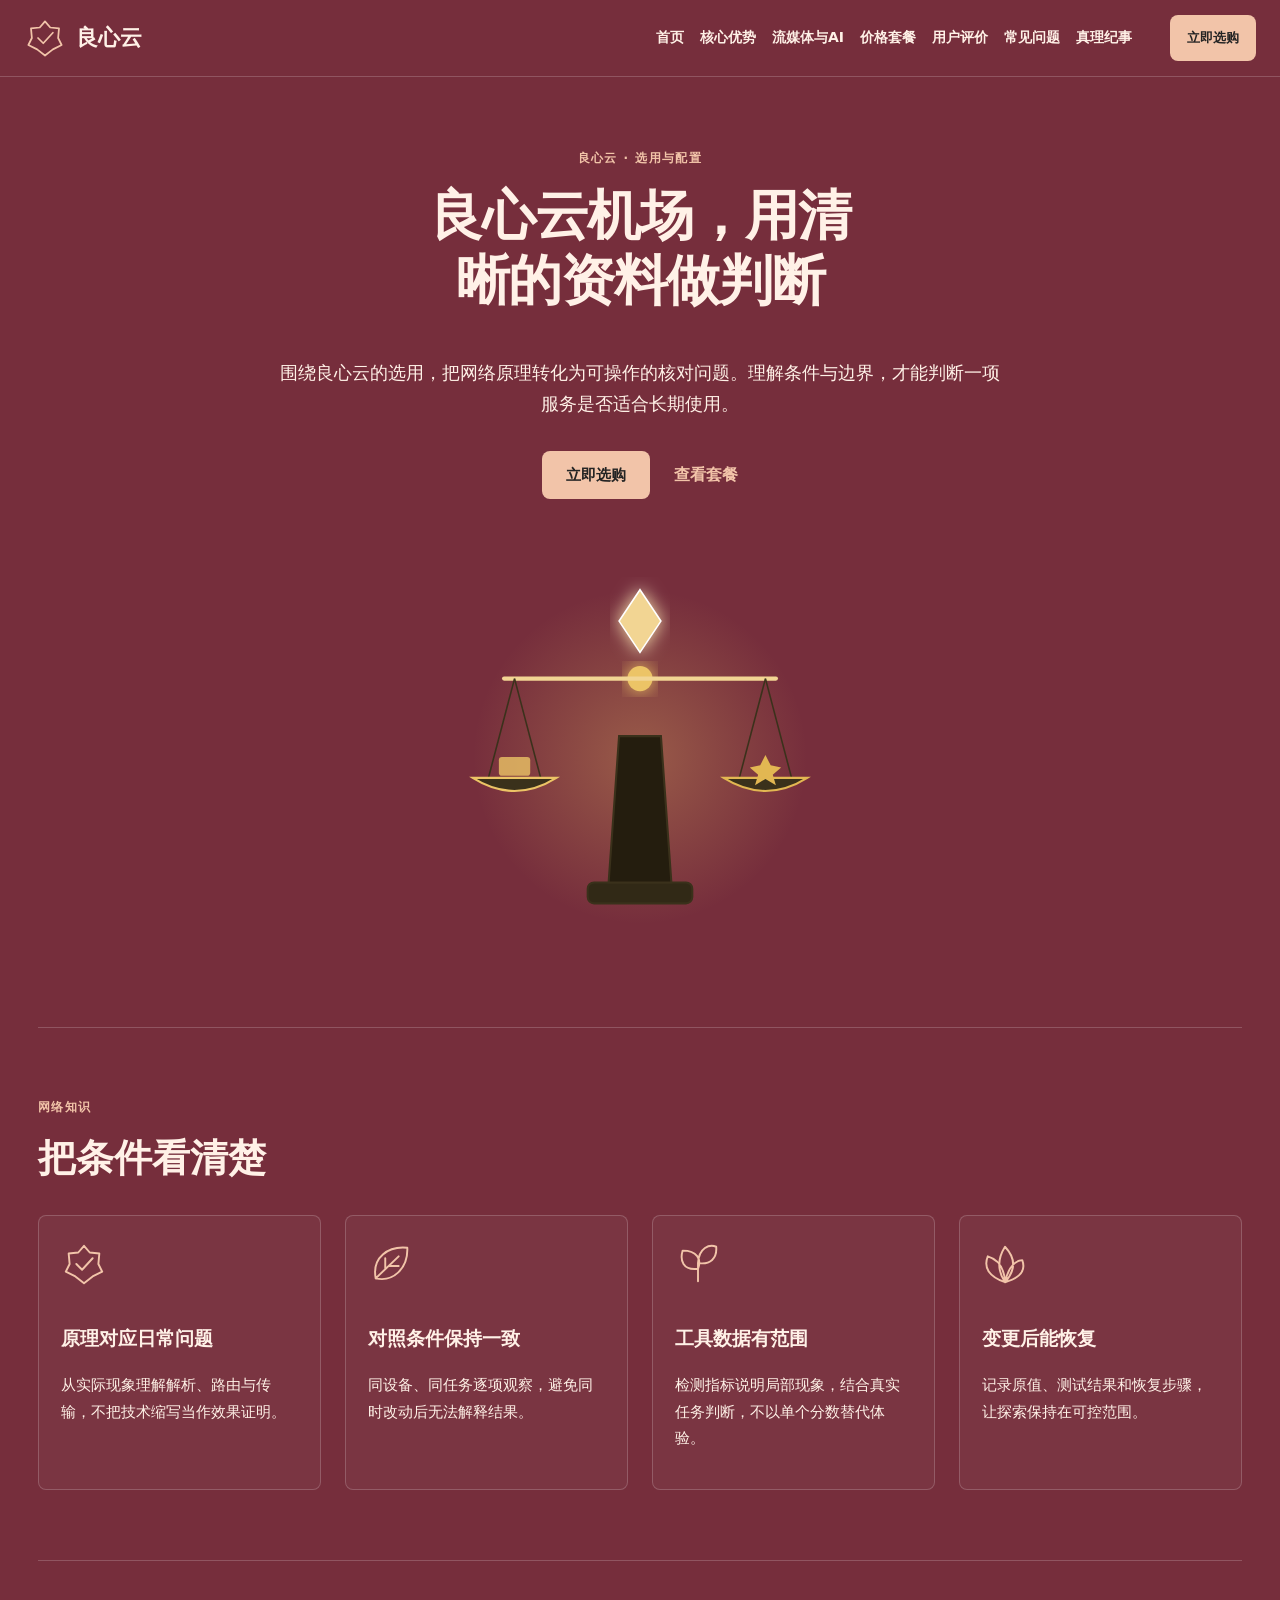
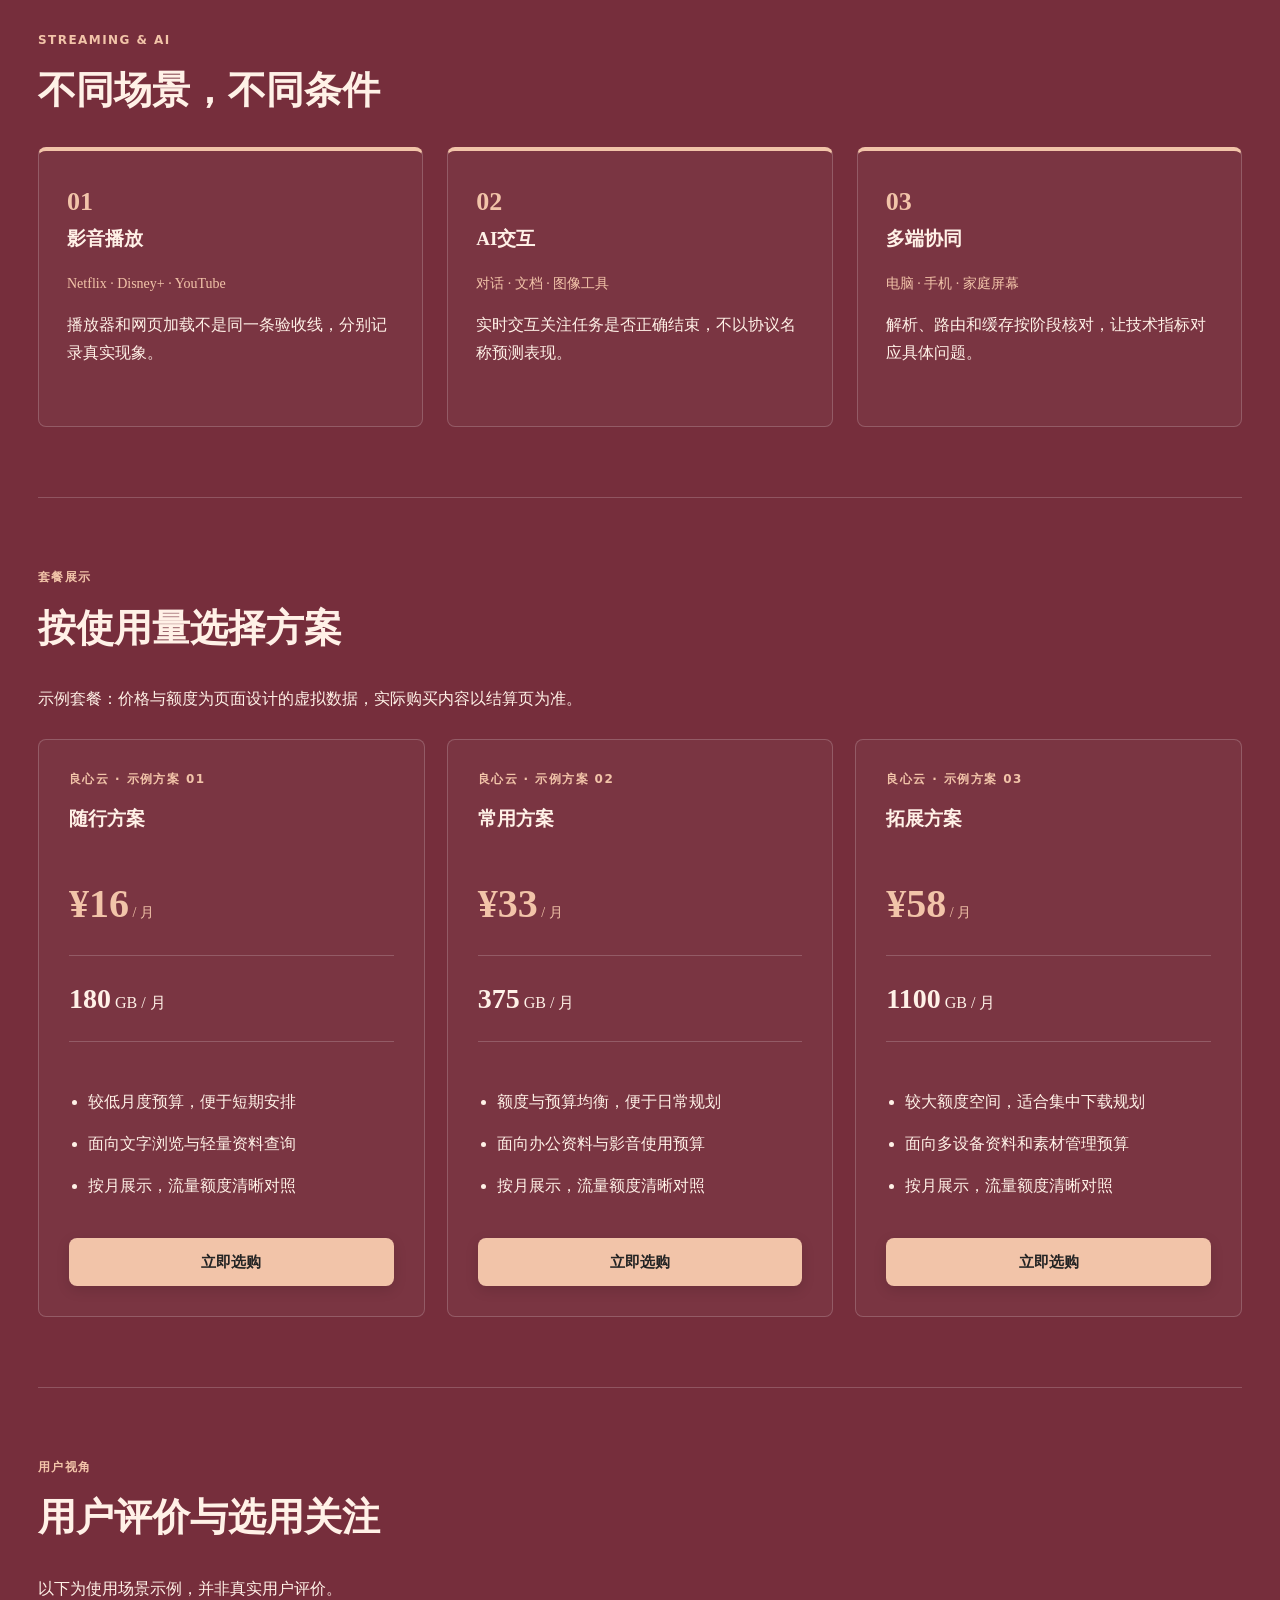
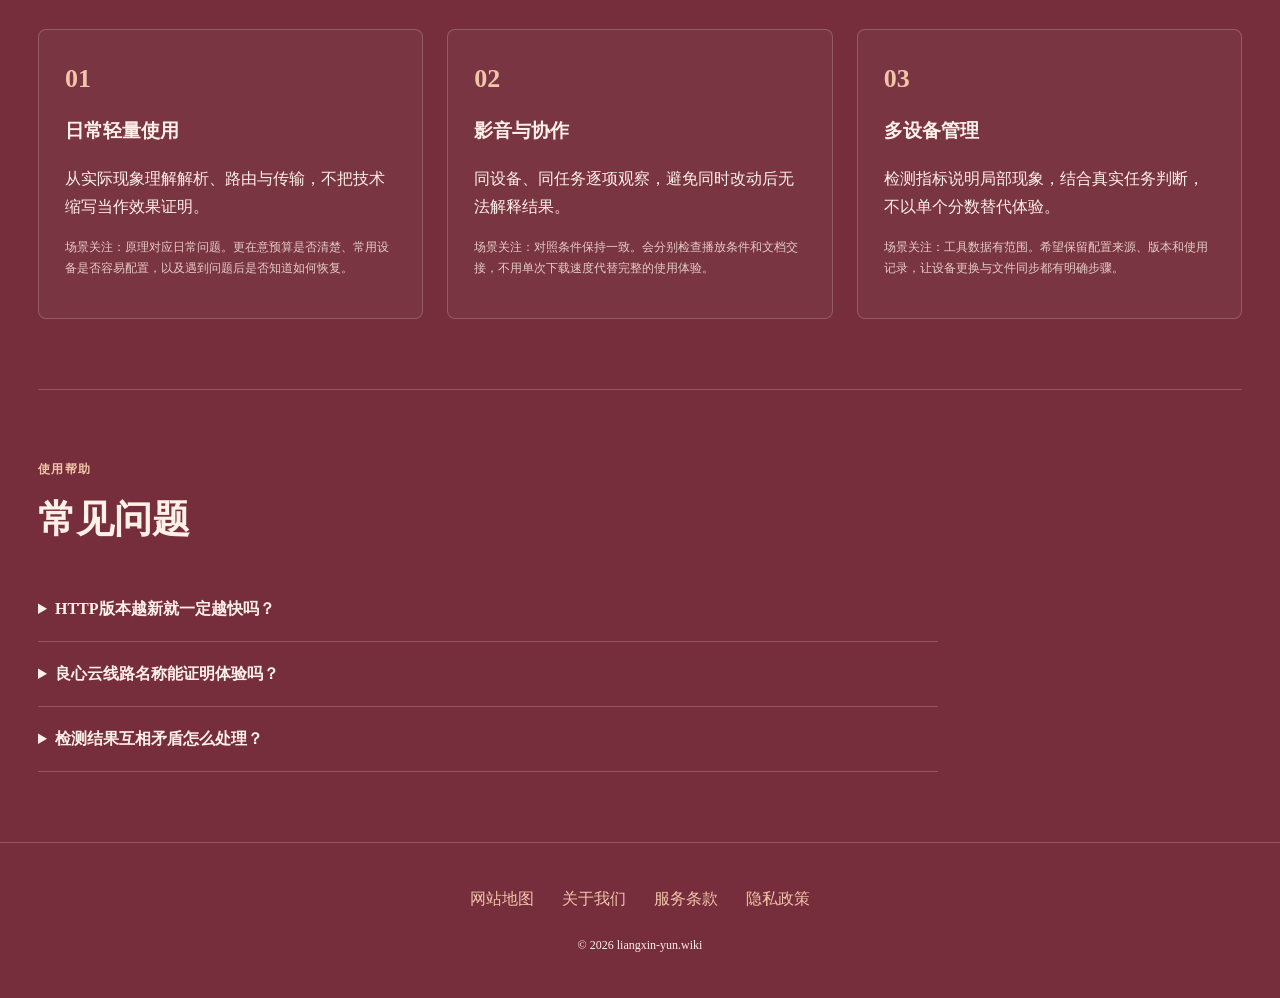
==== commit b069e43f: "feat: add purchase CTA buttons to pricing section conforming to domain style" ====
--- a/index.html
+++ b/index.html
@@ -63,4 +63,7 @@
       <polygon points="380,218 385,228 395,230 387,237 390,247 380,241 370,247 373,237 365,230 375,228" fill="#e2b752" />
     </g>
   </g>
-</svg></div></section><section id="features" class="section "><div class="section-heading"><span class="eyebrow">网络知识</span><h2>把条件看清楚</h2></div><div class="features tiles"><div class="feature"><svg class="" viewBox="0 0 48 48" aria-hidden="true"><path d="M24 5L30 12L40 13L39 24L43 32L33 37L24 44L15 37L5 32L9 24L8 13L18 12Z M16 24L22 30L33 18" fill="none" stroke="currentColor" stroke-width="2" stroke-linecap="round" stroke-linejoin="round"/></svg><div><h3>原理对应日常问题</h3><p>从实际现象理解解析、路由与传输，不把技术缩写当作效果证明。</p></div></div><div class="feature"><svg class="" viewBox="0 0 48 48" aria-hidden="true"><path d="M8 39C4 17 21 5 41 7C42 29 26 43 8 39Z M8 39L32 16 M18 29V18 M22 26H32" fill="none" stroke="currentColor" stroke-width="2" stroke-linecap="round" stroke-linejoin="round"/></svg><div><h3>对照条件保持一致</h3><p>同设备、同任务逐项观察，避免同时改动后无法解释结果。</p></div></div><div class="feature"><svg class="" viewBox="0 0 48 48" aria-hidden="true"><path d="M24 42V23 M24 29C8 31 5 20 8 10C23 10 28 19 24 29Z M24 23C25 7 36 3 43 6C44 18 37 25 24 23Z" fill="none" stroke="currentColor" stroke-width="2" stroke-linecap="round" stroke-linejoin="round"/></svg><div><h3>工具数据有范围</h3><p>检测指标说明局部现象，结合真实任务判断，不以单个分数替代体验。</p></div></div><div class="feature"><svg class="" viewBox="0 0 48 48" aria-hidden="true"><path d="M24 43Q12 25 24 6Q41 24 24 43Z M24 43Q-1 34 6 16Q23 21 24 43Z M24 43Q48 36 42 20Q29 21 24 43Z" fill="none" stroke="currentColor" stroke-width="2" stroke-linecap="round" stroke-linejoin="round"/></svg><div><h3>变更后能恢复</h3><p>记录原值、测试结果和恢复步骤，让探索保持在可控范围。</p></div></div></div></section><section id="streaming" class="section "><div class="section-heading"><span class="eyebrow">STREAMING & AI</span><h2>不同场景，不同条件</h2></div><div class="use-cases steps"><div class="use-case"><span class="item-no">01</span><h3>影音播放</h3><p class="platforms">Netflix · Disney+ · YouTube</p><p>播放器和网页加载不是同一条验收线，分别记录真实现象。</p></div><div class="use-case"><span class="item-no">02</span><h3>AI交互</h3><p class="platforms">对话 · 文档 · 图像工具</p><p>实时交互关注任务是否正确结束，不以协议名称预测表现。</p></div><div class="use-case"><span class="item-no">03</span><h3>多端协同</h3><p class="platforms">电脑 · 手机 · 家庭屏幕</p><p>解析、路由和缓存按阶段核对，让技术指标对应具体问题。</p></div></div></section><section id="pricing" class="section"><div class="section-heading"><span class="eyebrow">套餐展示</span><h2>按使用量选择方案</h2></div><p class="section-intro">示例套餐：价格与额度为页面设计的虚拟数据，实际购买内容以结算页为准。</p><div class="plans cards"><div class="plan"><span class="eyebrow">良心云 · 示例方案 01</span><h3>随行方案</h3><p class="price-value">¥16<small> / 月</small></p><p class="quota"><strong>180</strong> GB / 月</p><ul><li>较低月度预算，便于短期安排</li><li>面向文字浏览与轻量资料查询</li><li>按月展示，流量额度清晰对照</li></ul></div><div class="plan"><span class="eyebrow">良心云 · 示例方案 02</span><h3>常用方案</h3><p class="price-value">¥33<small> / 月</small></p><p class="quota"><strong>375</strong> GB / 月</p><ul><li>额度与预算均衡，便于日常规划</li><li>面向办公资料与影音使用预算</li><li>按月展示，流量额度清晰对照</li></ul></div><div class="plan"><span class="eyebrow">良心云 · 示例方案 03</span><h3>拓展方案</h3><p class="price-value">¥58<small> / 月</small></p><p class="quota"><strong>1100</strong> GB / 月</p><ul><li>较大额度空间，适合集中下载规划</li><li>面向多设备资料和素材管理预算</li><li>按月展示，流量额度清晰对照</li></ul></div></div></section><section id="testimonials" class="section"><div class="section-heading"><span class="eyebrow">用户视角</span><h2>用户评价与选用关注</h2></div><p class="section-intro">以下为使用场景示例，并非真实用户评价。</p><div class="reviews"><div class="review"><span class="review-mark">01</span><h3>日常轻量使用</h3><p>从实际现象理解解析、路由与传输，不把技术缩写当作效果证明。</p><p class="small">场景关注：原理对应日常问题。更在意预算是否清楚、常用设备是否容易配置，以及遇到问题后是否知道如何恢复。</p></div><div class="review"><span class="review-mark">02</span><h3>影音与协作</h3><p>同设备、同任务逐项观察，避免同时改动后无法解释结果。</p><p class="small">场景关注：对照条件保持一致。会分别检查播放条件和文档交接，不用单次下载速度代替完整的使用体验。</p></div><div class="review"><span class="review-mark">03</span><h3>多设备管理</h3><p>检测指标说明局部现象，结合真实任务判断，不以单个分数替代体验。</p><p class="small">场景关注：工具数据有范围。希望保留配置来源、版本和使用记录，让设备更换与文件同步都有明确步骤。</p></div></div></section><section id="faq" class="section "><div class="section-heading"><span class="eyebrow">使用帮助</span><h2>常见问题</h2></div><div class="faq-list"><details><summary>HTTP版本越新就一定越快吗？</summary><p>实际表现还受内容、缓存与服务端影响，需要保持条件一致才能比较。</p></details><details><summary>良心云线路名称能证明体验吗？</summary><p>名称只能提供线索，仍需可核实说明与适合自己任务的验证。</p></details><details><summary>检测结果互相矛盾怎么处理？</summary><p>先核对各工具的字段定义与更新时间，保留未知项，不强行归纳成单一评分。</p></details></div></section></main><footer class="site-footer"><nav aria-label="页脚导航"><a href="sitemap.html">网站地图</a><a href="about.html">关于我们</a><a href="terms.html">服务条款</a><a href="privacy.html">隐私政策</a></nav><p>© 2026 liangxin-yun.wiki</p></footer></body></html>+</svg></div></section><section id="features" class="section "><div class="section-heading"><span class="eyebrow">网络知识</span><h2>把条件看清楚</h2></div><div class="features tiles"><div class="feature"><svg class="" viewBox="0 0 48 48" aria-hidden="true"><path d="M24 5L30 12L40 13L39 24L43 32L33 37L24 44L15 37L5 32L9 24L8 13L18 12Z M16 24L22 30L33 18" fill="none" stroke="currentColor" stroke-width="2" stroke-linecap="round" stroke-linejoin="round"/></svg><div><h3>原理对应日常问题</h3><p>从实际现象理解解析、路由与传输，不把技术缩写当作效果证明。</p></div></div><div class="feature"><svg class="" viewBox="0 0 48 48" aria-hidden="true"><path d="M8 39C4 17 21 5 41 7C42 29 26 43 8 39Z M8 39L32 16 M18 29V18 M22 26H32" fill="none" stroke="currentColor" stroke-width="2" stroke-linecap="round" stroke-linejoin="round"/></svg><div><h3>对照条件保持一致</h3><p>同设备、同任务逐项观察，避免同时改动后无法解释结果。</p></div></div><div class="feature"><svg class="" viewBox="0 0 48 48" aria-hidden="true"><path d="M24 42V23 M24 29C8 31 5 20 8 10C23 10 28 19 24 29Z M24 23C25 7 36 3 43 6C44 18 37 25 24 23Z" fill="none" stroke="currentColor" stroke-width="2" stroke-linecap="round" stroke-linejoin="round"/></svg><div><h3>工具数据有范围</h3><p>检测指标说明局部现象，结合真实任务判断，不以单个分数替代体验。</p></div></div><div class="feature"><svg class="" viewBox="0 0 48 48" aria-hidden="true"><path d="M24 43Q12 25 24 6Q41 24 24 43Z M24 43Q-1 34 6 16Q23 21 24 43Z M24 43Q48 36 42 20Q29 21 24 43Z" fill="none" stroke="currentColor" stroke-width="2" stroke-linecap="round" stroke-linejoin="round"/></svg><div><h3>变更后能恢复</h3><p>记录原值、测试结果和恢复步骤，让探索保持在可控范围。</p></div></div></div></section><section id="streaming" class="section "><div class="section-heading"><span class="eyebrow">STREAMING & AI</span><h2>不同场景，不同条件</h2></div><div class="use-cases steps"><div class="use-case"><span class="item-no">01</span><h3>影音播放</h3><p class="platforms">Netflix · Disney+ · YouTube</p><p>播放器和网页加载不是同一条验收线，分别记录真实现象。</p></div><div class="use-case"><span class="item-no">02</span><h3>AI交互</h3><p class="platforms">对话 · 文档 · 图像工具</p><p>实时交互关注任务是否正确结束，不以协议名称预测表现。</p></div><div class="use-case"><span class="item-no">03</span><h3>多端协同</h3><p class="platforms">电脑 · 手机 · 家庭屏幕</p><p>解析、路由和缓存按阶段核对，让技术指标对应具体问题。</p></div></div></section><section id="pricing" class="section"><div class="section-heading"><span class="eyebrow">套餐展示</span><h2>按使用量选择方案</h2></div><p class="section-intro">示例套餐：价格与额度为页面设计的虚拟数据，实际购买内容以结算页为准。</p><div class="plans cards"><div class="plan"><span class="eyebrow">良心云 · 示例方案 01</span><h3>随行方案</h3><p class="price-value">¥16<small> / 月</small></p><p class="quota"><strong>180</strong> GB / 月</p><ul><li>较低月度预算，便于短期安排</li><li>面向文字浏览与轻量资料查询</li><li>按月展示，流量额度清晰对照</li></ul>  <a class="button" href="https://ww012.twilightaff.com/#/?code=A56DH1Af" target="_blank" rel="sponsored nofollow noopener">立即选购</a>
+</div><div class="plan"><span class="eyebrow">良心云 · 示例方案 02</span><h3>常用方案</h3><p class="price-value">¥33<small> / 月</small></p><p class="quota"><strong>375</strong> GB / 月</p><ul><li>额度与预算均衡，便于日常规划</li><li>面向办公资料与影音使用预算</li><li>按月展示，流量额度清晰对照</li></ul>  <a class="button" href="https://ww012.twilightaff.com/#/?code=A56DH1Af" target="_blank" rel="sponsored nofollow noopener">立即选购</a>
+</div><div class="plan"><span class="eyebrow">良心云 · 示例方案 03</span><h3>拓展方案</h3><p class="price-value">¥58<small> / 月</small></p><p class="quota"><strong>1100</strong> GB / 月</p><ul><li>较大额度空间，适合集中下载规划</li><li>面向多设备资料和素材管理预算</li><li>按月展示，流量额度清晰对照</li></ul>  <a class="button" href="https://ww012.twilightaff.com/#/?code=A56DH1Af" target="_blank" rel="sponsored nofollow noopener">立即选购</a>
+</div></div></section><section id="testimonials" class="section"><div class="section-heading"><span class="eyebrow">用户视角</span><h2>用户评价与选用关注</h2></div><p class="section-intro">以下为使用场景示例，并非真实用户评价。</p><div class="reviews"><div class="review"><span class="review-mark">01</span><h3>日常轻量使用</h3><p>从实际现象理解解析、路由与传输，不把技术缩写当作效果证明。</p><p class="small">场景关注：原理对应日常问题。更在意预算是否清楚、常用设备是否容易配置，以及遇到问题后是否知道如何恢复。</p></div><div class="review"><span class="review-mark">02</span><h3>影音与协作</h3><p>同设备、同任务逐项观察，避免同时改动后无法解释结果。</p><p class="small">场景关注：对照条件保持一致。会分别检查播放条件和文档交接，不用单次下载速度代替完整的使用体验。</p></div><div class="review"><span class="review-mark">03</span><h3>多设备管理</h3><p>检测指标说明局部现象，结合真实任务判断，不以单个分数替代体验。</p><p class="small">场景关注：工具数据有范围。希望保留配置来源、版本和使用记录，让设备更换与文件同步都有明确步骤。</p></div></div></section><section id="faq" class="section "><div class="section-heading"><span class="eyebrow">使用帮助</span><h2>常见问题</h2></div><div class="faq-list"><details><summary>HTTP版本越新就一定越快吗？</summary><p>实际表现还受内容、缓存与服务端影响，需要保持条件一致才能比较。</p></details><details><summary>良心云线路名称能证明体验吗？</summary><p>名称只能提供线索，仍需可核实说明与适合自己任务的验证。</p></details><details><summary>检测结果互相矛盾怎么处理？</summary><p>先核对各工具的字段定义与更新时间，保留未知项，不强行归纳成单一评分。</p></details></div></section></main><footer class="site-footer"><nav aria-label="页脚导航"><a href="sitemap.html">网站地图</a><a href="about.html">关于我们</a><a href="terms.html">服务条款</a><a href="privacy.html">隐私政策</a></nav><p>© 2026 liangxin-yun.wiki</p></footer></body></html>
--- a/style.css
+++ b/style.css
@@ -185,3 +185,17 @@
   z-index: 2 !important;
   cursor: pointer !important;
 }
+
+/* 4. Pricing Plan Purchase Button */
+.plan .button {
+  width: 100% !important;
+  margin-top: 24px !important;
+  text-align: center !important;
+  box-shadow: 0 4px 14px rgba(0, 0, 0, 0.12) !important;
+  transition: transform 0.2s ease, filter 0.2s ease, box-shadow 0.2s ease !important;
+}
+.plan .button:hover {
+  transform: translateY(-2px) !important;
+  filter: brightness(0.92) !important;
+  box-shadow: 0 6px 18px rgba(0, 0, 0, 0.18) !important;
+}
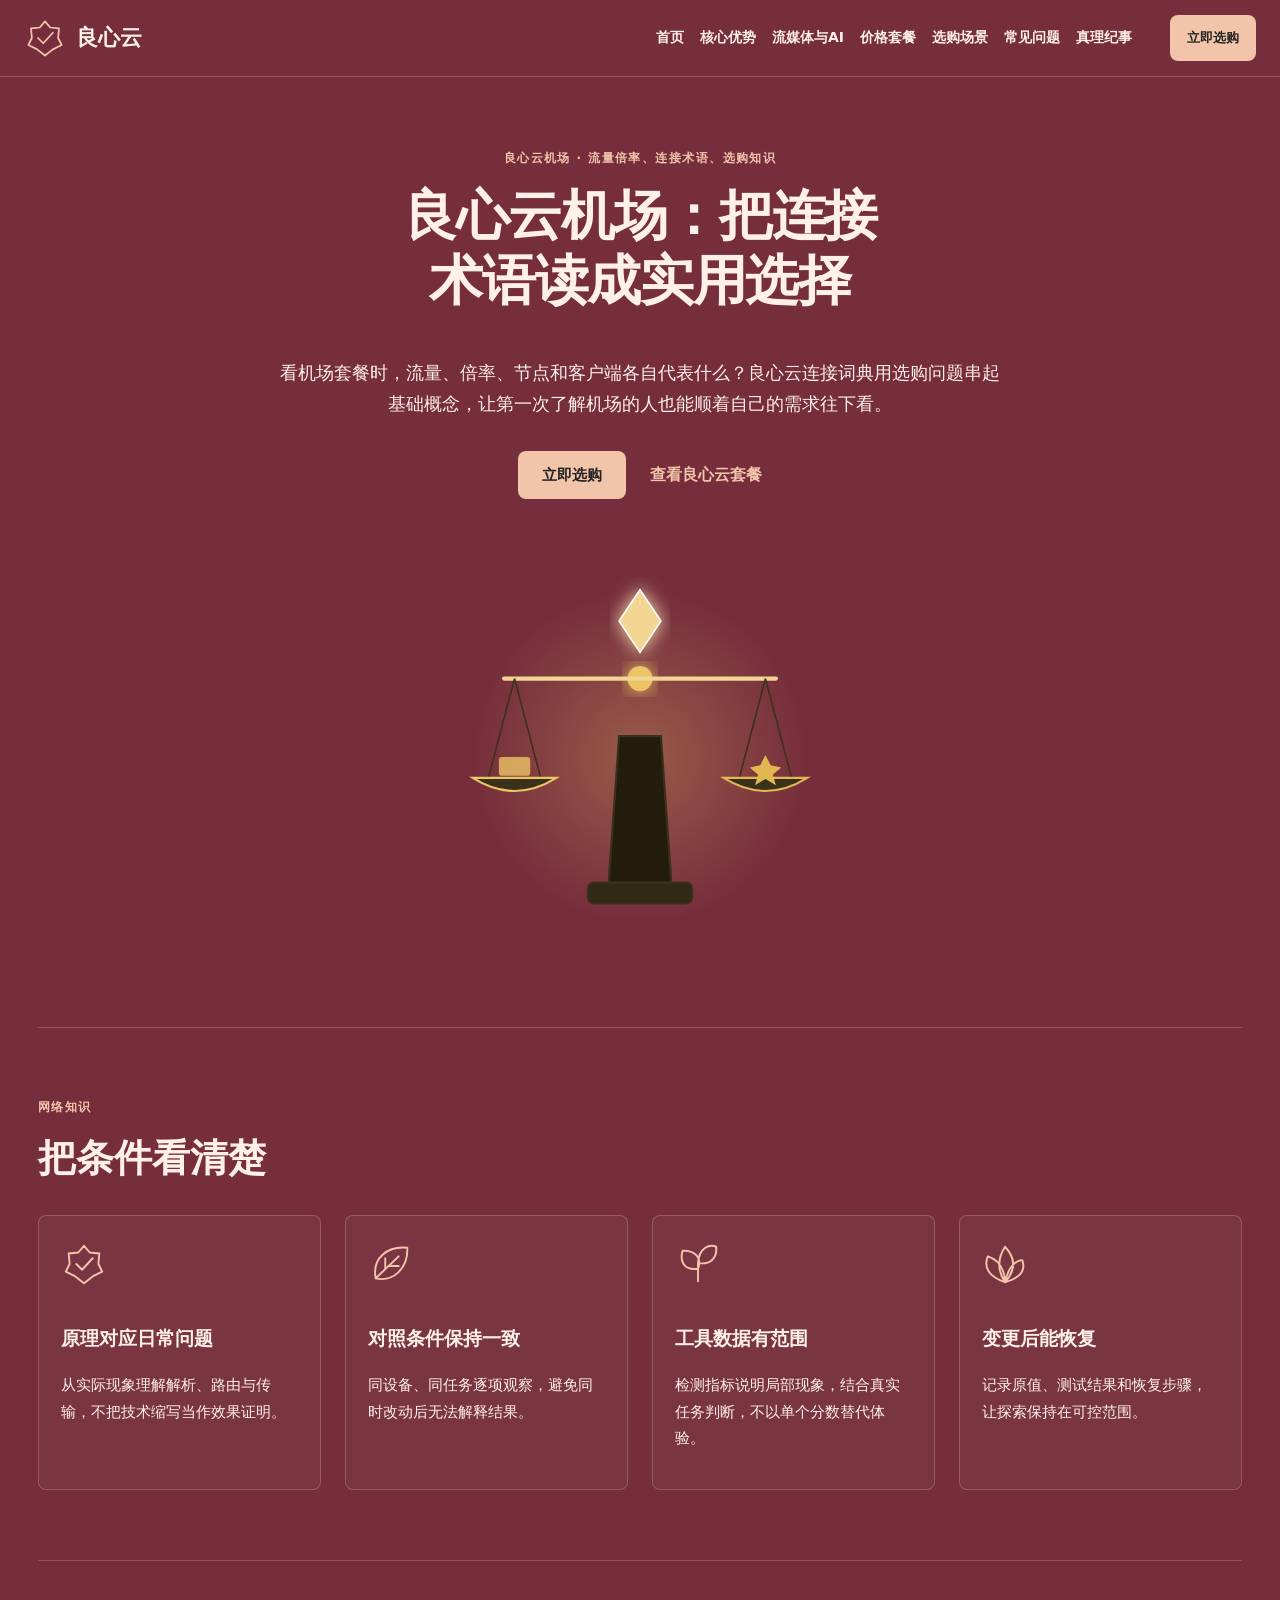
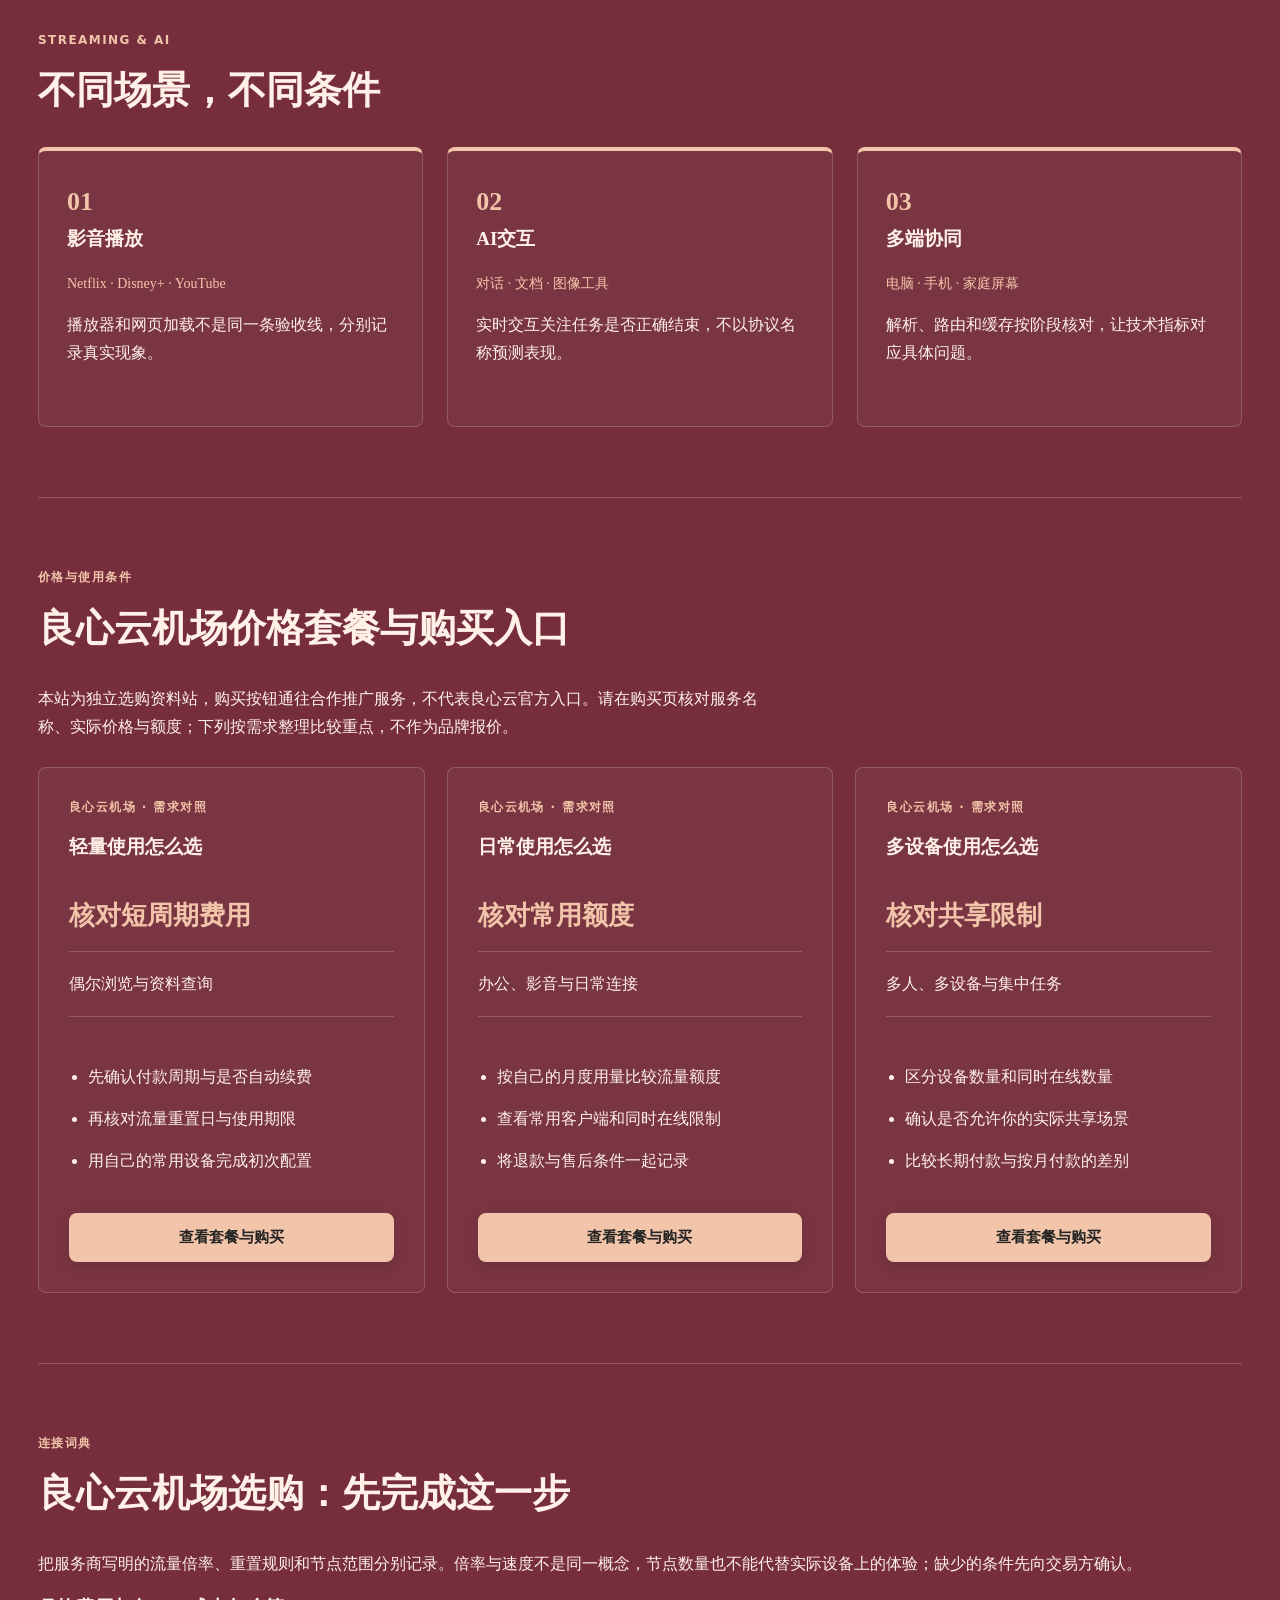
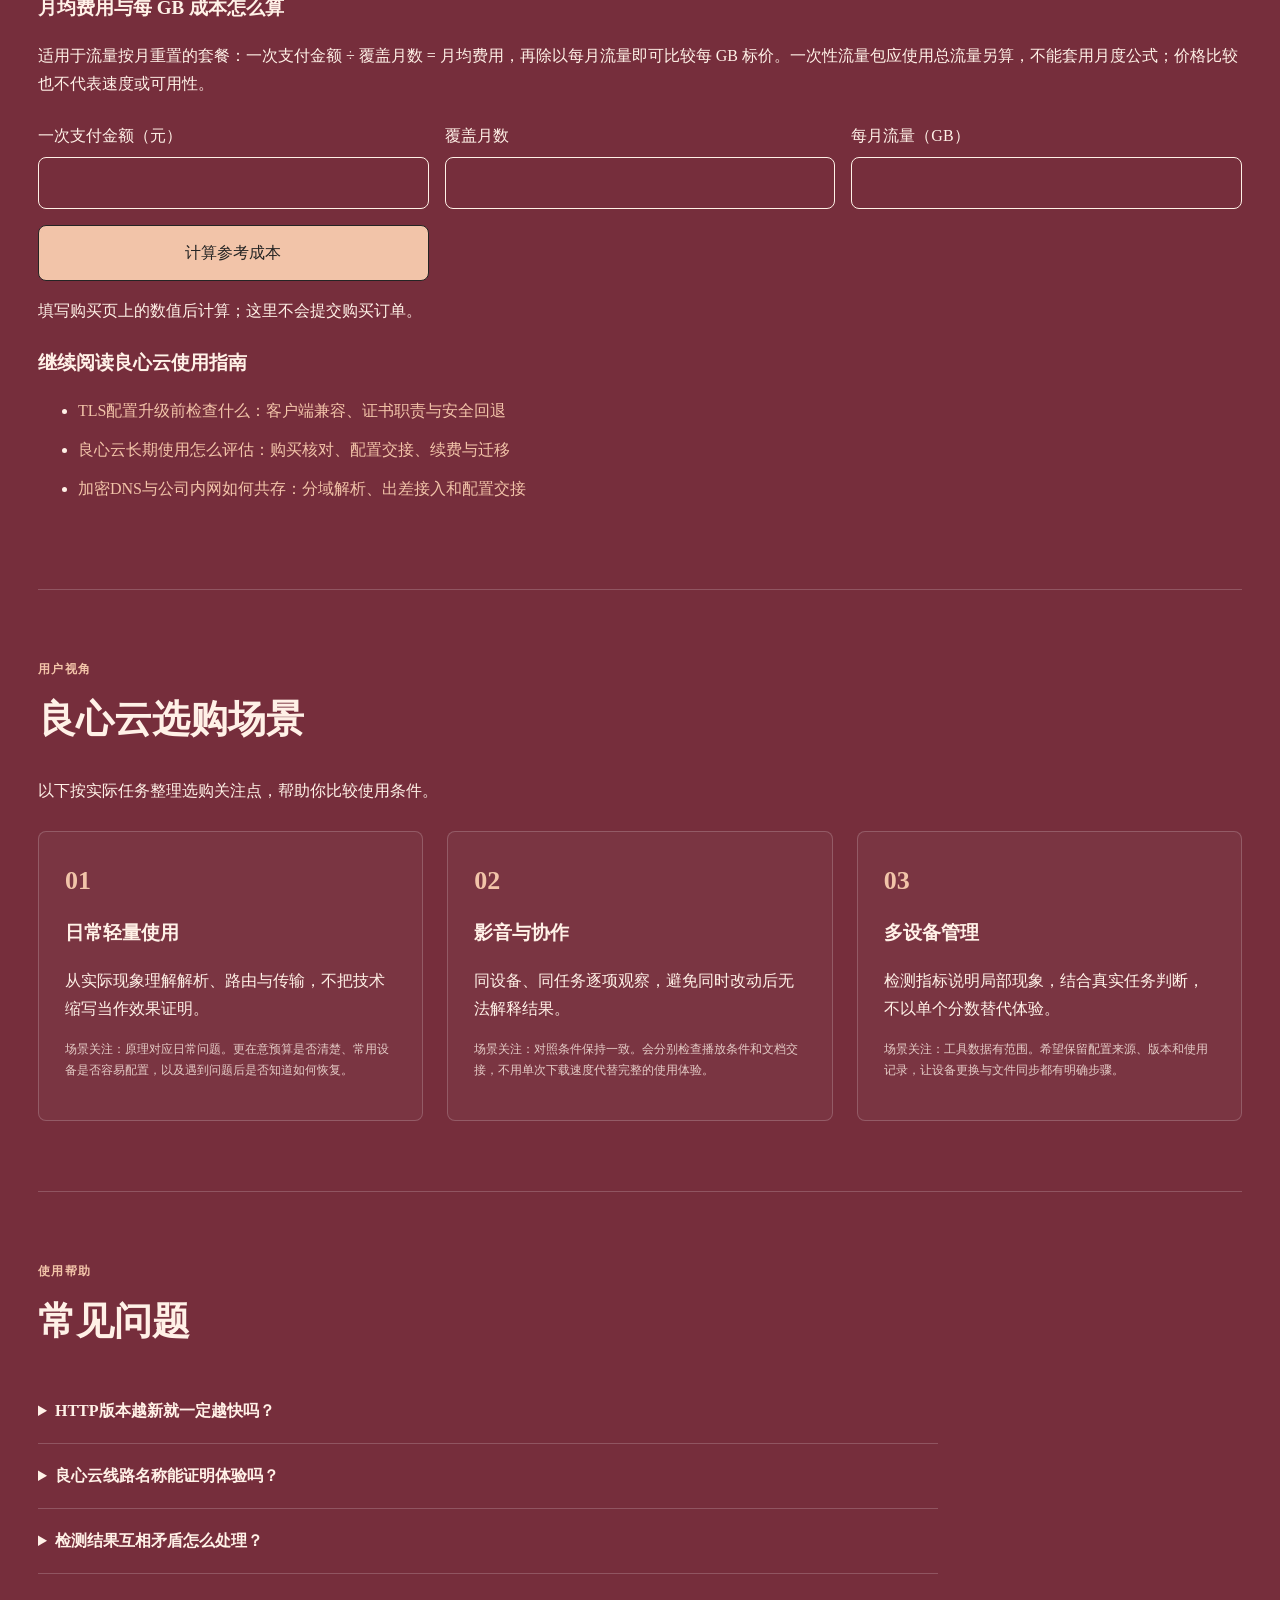
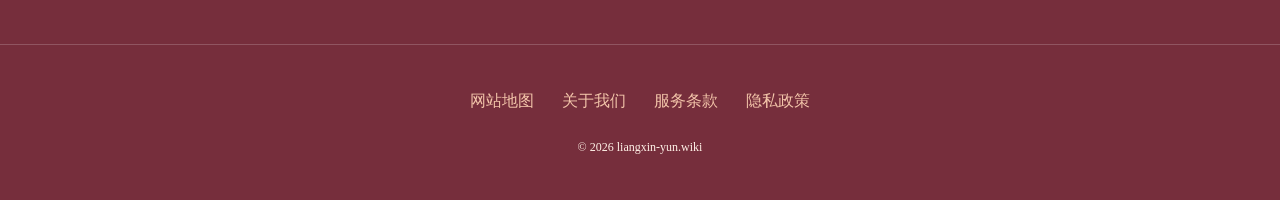
==== commit b98d439b: "Improve airport search intent and package guidance" ====
--- a/index.html
+++ b/index.html
@@ -1,69 +1,76 @@
-<!DOCTYPE html>
-<html lang="zh-CN"><head><meta charset="UTF-8"><meta name="viewport" content="width=device-width,initial-scale=1"><title>良心云机场，用清晰的资料做判断｜选用指南</title><meta name="description" content="围绕良心云的选用，把网络原理转化为可操作的核对问题。理解条件与边界，才能判断一项服务是否适合长期使用。"><meta name="keywords" content="良心云,良心云机场，用清晰的资料做判断,真理纪事,网络使用指南"><link rel="canonical" href="https://liangxin-yun.wiki/"><meta property="og:type" content="website"><meta property="og:title" content="良心云机场，用清晰的资料做判断｜选用指南"><meta property="og:description" content="围绕良心云的选用，把网络原理转化为可操作的核对问题。理解条件与边界，才能判断一项服务是否适合长期使用。"><meta property="og:url" content="https://liangxin-yun.wiki/"><meta property="og:image" content="https://liangxin-yun.wiki/share.png"><meta property="og:locale" content="zh_CN"><link rel="icon" href="favicon.svg" type="image/svg+xml"><link rel="stylesheet" href="style.css"><script defer src="menu.js"></script><script type="application/ld+json">{"@context": "https://schema.org", "@type": "WebPage", "name": "良心云机场，用清晰的资料做判断｜选用指南", "url": "https://liangxin-yun.wiki/", "description": "围绕良心云的选用，把网络原理转化为可操作的核对问题。理解条件与边界，才能判断一项服务是否适合长期使用。", "inLanguage": "zh-CN"}</script></head><body class="site-11 hero-C review-2 faq-0 nav-1"><header class="site-header"><div class="nav-wrap"><a class="brand" href="index.html"><svg class="brand-mark" viewBox="0 0 48 48" aria-hidden="true"><path d="M24 5L30 12L40 13L39 24L43 32L33 37L24 44L15 37L5 32L9 24L8 13L18 12Z M16 24L22 30L33 18" fill="none" stroke="currentColor" stroke-width="2" stroke-linecap="round" stroke-linejoin="round"/></svg><span>良心云</span></a><nav id="site-menu" aria-label="主导航"><a href="index.html">首页</a><a href="index.html#features">核心优势</a><a href="index.html#streaming">流媒体与AI</a><a href="index.html#pricing">价格套餐</a><a href="index.html#testimonials">用户评价</a><a href="index.html#faq">常见问题</a><a href="veritas-chronicles.html">真理纪事</a></nav><div class="nav-actions"><a class="button compact" href="https://ww012.twilightaff.com/#/?code=A56DH1Af" target="_blank" rel="sponsored nofollow noopener">立即选购</a><button type="button" class="menu-toggle" aria-label="切换主导航菜单" aria-controls="site-menu" aria-expanded="false"><span></span><span></span></button></div></div></header><main class="site-main"><section class="hero-section"><div class="hero-copy"><span class="eyebrow">良心云 · 选用与配置</span><h1>良心云机场，用清晰的资料做判断</h1><p class="hero-intro">围绕良心云的选用，把网络原理转化为可操作的核对问题。理解条件与边界，才能判断一项服务是否适合长期使用。</p><div class="hero-actions"><a class="button" href="https://ww012.twilightaff.com/#/?code=A56DH1Af" target="_blank" rel="sponsored nofollow noopener">立即选购</a><a class="text-button" href="#pricing">查看套餐</a></div></div><div class="hero-art" role="img" aria-label="良心云品牌动画"><svg viewBox="0 0 520 440" width="100%" height="100%" xmlns="http://www.w3.org/2000/svg" style="max-height: 400px;">
-  <defs>
-    <radialGradient id="veritasAura" cx="50%" cy="50%" r="50%">
-      <stop offset="0%" stop-color="#ecc466" stop-opacity="0.3"/>
-      <stop offset="100%" stop-color="#ecc466" stop-opacity="0"/>
-    </radialGradient>
-    <filter id="veritasGlow" x="-20%" y="-20%" width="140%" height="140%">
-      <feGaussianBlur stdDeviation="8" result="blur" />
-      <feComposite in="SourceGraphic" in2="blur" operator="over" />
-    </filter>
-  </defs>
-  <style>
-    @keyframes balanceTilt {
-      0%, 100% { transform: rotate(0deg); }
-      25% { transform: rotate(-3deg); }
-      75% { transform: rotate(3deg); }
-    }
-    @keyframes crystalPulse {
-      0%, 100% { transform: scale(1); opacity: 0.85; }
-      50% { transform: scale(1.08); opacity: 1; }
-    }
-    .balance-beam { animation: balanceTilt 7s ease-in-out infinite; transform-origin: 260px 145px; }
-    .truth-crystal { animation: crystalPulse 3.5s ease-in-out infinite; transform-origin: 260px 90px; }
-  </style>
-
-  <!-- Aura of Truth -->
-  <circle cx="260" cy="220" r="160" fill="url(#veritasAura)" />
-
-  <!-- Base Scale Pillar -->
-  <g>
-    <!-- Foundation Pedestal -->
-    <rect x="210" y="340" width="100" height="20" rx="6" fill="#312916" stroke="#3a311b" stroke-width="2" />
-    <polygon points="230,340 290,340 280,200 240,200" fill="#241d0e" stroke="#3a311b" stroke-width="2" />
-    <circle cx="260" cy="145" r="12" fill="#ecc466" filter="url(#veritasGlow)" />
-  </g>
-
-  <!-- Glowing Truth Crystal on Pillar Top -->
-  <g class="truth-crystal">
-    <polygon points="260,60 280,90 260,120 240,90" fill="#f2d593" stroke="#fff" stroke-width="1.5" filter="url(#veritasGlow)" />
-  </g>
-
-  <!-- Balanced Scale Beam with Left/Right Measuring Pans -->
-  <g class="balance-beam">
-    <!-- Horizontal Cross Beam -->
-    <line x1="130" y1="145" x2="390" y2="145" stroke="#f2d593" stroke-width="4" stroke-linecap="round" />
-
-    <!-- Left Scale Pan (Data & Facts) -->
-    <g>
-      <line x1="140" y1="145" x2="115" y2="240" stroke="#3a311b" stroke-width="1.5" />
-      <line x1="140" y1="145" x2="165" y2="240" stroke="#3a311b" stroke-width="1.5" />
-      <path d="M100 240 Q140 265 180 240 Z" fill="#3a311b" stroke="#ecc466" stroke-width="2" />
-      <!-- Fact Book / Data Nodes -->
-      <rect x="125" y="220" width="30" height="18" rx="3" fill="#ecc466" opacity="0.8" />
-    </g>
-
-    <!-- Right Scale Pan (Transparency & Honesty) -->
-    <g>
-      <line x1="380" y1="145" x2="355" y2="240" stroke="#3a311b" stroke-width="1.5" />
-      <line x1="380" y1="145" x2="405" y2="240" stroke="#3a311b" stroke-width="1.5" />
-      <path d="M340 240 Q380 265 420 240 Z" fill="#3a311b" stroke="#e2b752" stroke-width="2" />
-      <!-- Star of Veritas -->
-      <polygon points="380,218 385,228 395,230 387,237 390,247 380,241 370,247 373,237 365,230 375,228" fill="#e2b752" />
-    </g>
-  </g>
-</svg></div></section><section id="features" class="section "><div class="section-heading"><span class="eyebrow">网络知识</span><h2>把条件看清楚</h2></div><div class="features tiles"><div class="feature"><svg class="" viewBox="0 0 48 48" aria-hidden="true"><path d="M24 5L30 12L40 13L39 24L43 32L33 37L24 44L15 37L5 32L9 24L8 13L18 12Z M16 24L22 30L33 18" fill="none" stroke="currentColor" stroke-width="2" stroke-linecap="round" stroke-linejoin="round"/></svg><div><h3>原理对应日常问题</h3><p>从实际现象理解解析、路由与传输，不把技术缩写当作效果证明。</p></div></div><div class="feature"><svg class="" viewBox="0 0 48 48" aria-hidden="true"><path d="M8 39C4 17 21 5 41 7C42 29 26 43 8 39Z M8 39L32 16 M18 29V18 M22 26H32" fill="none" stroke="currentColor" stroke-width="2" stroke-linecap="round" stroke-linejoin="round"/></svg><div><h3>对照条件保持一致</h3><p>同设备、同任务逐项观察，避免同时改动后无法解释结果。</p></div></div><div class="feature"><svg class="" viewBox="0 0 48 48" aria-hidden="true"><path d="M24 42V23 M24 29C8 31 5 20 8 10C23 10 28 19 24 29Z M24 23C25 7 36 3 43 6C44 18 37 25 24 23Z" fill="none" stroke="currentColor" stroke-width="2" stroke-linecap="round" stroke-linejoin="round"/></svg><div><h3>工具数据有范围</h3><p>检测指标说明局部现象，结合真实任务判断，不以单个分数替代体验。</p></div></div><div class="feature"><svg class="" viewBox="0 0 48 48" aria-hidden="true"><path d="M24 43Q12 25 24 6Q41 24 24 43Z M24 43Q-1 34 6 16Q23 21 24 43Z M24 43Q48 36 42 20Q29 21 24 43Z" fill="none" stroke="currentColor" stroke-width="2" stroke-linecap="round" stroke-linejoin="round"/></svg><div><h3>变更后能恢复</h3><p>记录原值、测试结果和恢复步骤，让探索保持在可控范围。</p></div></div></div></section><section id="streaming" class="section "><div class="section-heading"><span class="eyebrow">STREAMING & AI</span><h2>不同场景，不同条件</h2></div><div class="use-cases steps"><div class="use-case"><span class="item-no">01</span><h3>影音播放</h3><p class="platforms">Netflix · Disney+ · YouTube</p><p>播放器和网页加载不是同一条验收线，分别记录真实现象。</p></div><div class="use-case"><span class="item-no">02</span><h3>AI交互</h3><p class="platforms">对话 · 文档 · 图像工具</p><p>实时交互关注任务是否正确结束，不以协议名称预测表现。</p></div><div class="use-case"><span class="item-no">03</span><h3>多端协同</h3><p class="platforms">电脑 · 手机 · 家庭屏幕</p><p>解析、路由和缓存按阶段核对，让技术指标对应具体问题。</p></div></div></section><section id="pricing" class="section"><div class="section-heading"><span class="eyebrow">套餐展示</span><h2>按使用量选择方案</h2></div><p class="section-intro">示例套餐：价格与额度为页面设计的虚拟数据，实际购买内容以结算页为准。</p><div class="plans cards"><div class="plan"><span class="eyebrow">良心云 · 示例方案 01</span><h3>随行方案</h3><p class="price-value">¥16<small> / 月</small></p><p class="quota"><strong>180</strong> GB / 月</p><ul><li>较低月度预算，便于短期安排</li><li>面向文字浏览与轻量资料查询</li><li>按月展示，流量额度清晰对照</li></ul>  <a class="button" href="https://ww012.twilightaff.com/#/?code=A56DH1Af" target="_blank" rel="sponsored nofollow noopener">立即选购</a>
-</div><div class="plan"><span class="eyebrow">良心云 · 示例方案 02</span><h3>常用方案</h3><p class="price-value">¥33<small> / 月</small></p><p class="quota"><strong>375</strong> GB / 月</p><ul><li>额度与预算均衡，便于日常规划</li><li>面向办公资料与影音使用预算</li><li>按月展示，流量额度清晰对照</li></ul>  <a class="button" href="https://ww012.twilightaff.com/#/?code=A56DH1Af" target="_blank" rel="sponsored nofollow noopener">立即选购</a>
-</div><div class="plan"><span class="eyebrow">良心云 · 示例方案 03</span><h3>拓展方案</h3><p class="price-value">¥58<small> / 月</small></p><p class="quota"><strong>1100</strong> GB / 月</p><ul><li>较大额度空间，适合集中下载规划</li><li>面向多设备资料和素材管理预算</li><li>按月展示，流量额度清晰对照</li></ul>  <a class="button" href="https://ww012.twilightaff.com/#/?code=A56DH1Af" target="_blank" rel="sponsored nofollow noopener">立即选购</a>
-</div></div></section><section id="testimonials" class="section"><div class="section-heading"><span class="eyebrow">用户视角</span><h2>用户评价与选用关注</h2></div><p class="section-intro">以下为使用场景示例，并非真实用户评价。</p><div class="reviews"><div class="review"><span class="review-mark">01</span><h3>日常轻量使用</h3><p>从实际现象理解解析、路由与传输，不把技术缩写当作效果证明。</p><p class="small">场景关注：原理对应日常问题。更在意预算是否清楚、常用设备是否容易配置，以及遇到问题后是否知道如何恢复。</p></div><div class="review"><span class="review-mark">02</span><h3>影音与协作</h3><p>同设备、同任务逐项观察，避免同时改动后无法解释结果。</p><p class="small">场景关注：对照条件保持一致。会分别检查播放条件和文档交接，不用单次下载速度代替完整的使用体验。</p></div><div class="review"><span class="review-mark">03</span><h3>多设备管理</h3><p>检测指标说明局部现象，结合真实任务判断，不以单个分数替代体验。</p><p class="small">场景关注：工具数据有范围。希望保留配置来源、版本和使用记录，让设备更换与文件同步都有明确步骤。</p></div></div></section><section id="faq" class="section "><div class="section-heading"><span class="eyebrow">使用帮助</span><h2>常见问题</h2></div><div class="faq-list"><details><summary>HTTP版本越新就一定越快吗？</summary><p>实际表现还受内容、缓存与服务端影响，需要保持条件一致才能比较。</p></details><details><summary>良心云线路名称能证明体验吗？</summary><p>名称只能提供线索，仍需可核实说明与适合自己任务的验证。</p></details><details><summary>检测结果互相矛盾怎么处理？</summary><p>先核对各工具的字段定义与更新时间，保留未知项，不强行归纳成单一评分。</p></details></div></section></main><footer class="site-footer"><nav aria-label="页脚导航"><a href="sitemap.html">网站地图</a><a href="about.html">关于我们</a><a href="terms.html">服务条款</a><a href="privacy.html">隐私政策</a></nav><p>© 2026 liangxin-yun.wiki</p></footer></body></html>+<!DOCTYPE html>
+
+<html lang="zh-CN"><head><meta charset="utf-8"/><meta content="width=device-width,initial-scale=1" name="viewport"/><title>良心云机场选购知识｜套餐流量、客户端与节点说明</title><meta content="看机场套餐时，流量、倍率、节点和客户端各自代表什么？良心云连接词典用选购问题串起基础概念，让第一次了解机场的人也能顺着自己的需求往下看。" name="description"/><link href="https://liangxin-yun.wiki/" rel="canonical"/><meta content="website" property="og:type"/><meta content="良心云机场选购知识｜套餐流量、客户端与节点说明" property="og:title"/><meta content="看机场套餐时，流量、倍率、节点和客户端各自代表什么？良心云连接词典用选购问题串起基础概念，让第一次了解机场的人也能顺着自己的需求往下看。" property="og:description"/><meta content="https://liangxin-yun.wiki/" property="og:url"/><meta content="https://liangxin-yun.wiki/share.png" property="og:image"/><meta content="zh_CN" property="og:locale"/><link href="favicon.svg" rel="icon" type="image/svg+xml"/><link href="style.css" rel="stylesheet"/><script defer="" src="menu.js"></script><script type="application/ld+json">{"@context": "https://schema.org", "@type": "WebPage", "name": "良心云机场选购知识｜套餐流量、客户端与节点说明", "url": "https://liangxin-yun.wiki/", "description": "看机场套餐时，流量、倍率、节点和客户端各自代表什么？良心云连接词典用选购问题串起基础概念，让第一次了解机场的人也能顺着自己的需求往下看。", "inLanguage": "zh-CN"}</script><link href="seo-guide.css" rel="stylesheet"/></head><body class="site-11 hero-C review-2 faq-0 nav-1"><header class="site-header"><div class="nav-wrap"><a class="brand" href="index.html"><svg aria-hidden="true" class="brand-mark" viewbox="0 0 48 48"><path d="M24 5L30 12L40 13L39 24L43 32L33 37L24 44L15 37L5 32L9 24L8 13L18 12Z M16 24L22 30L33 18" fill="none" stroke="currentColor" stroke-linecap="round" stroke-linejoin="round" stroke-width="2"></path></svg><span>良心云</span></a><nav aria-label="主导航" id="site-menu"><a href="index.html">首页</a><a href="index.html#features">核心优势</a><a href="index.html#streaming">流媒体与AI</a><a href="index.html#pricing">价格套餐</a><a href="index.html#testimonials">选购场景</a><a href="index.html#faq">常见问题</a><a href="veritas-chronicles.html">真理纪事</a></nav><div class="nav-actions"><a class="button compact" href="https://ww012.twilightaff.com/#/?code=A56DH1Af" rel="sponsored nofollow noopener" target="_blank">立即选购</a><button aria-controls="site-menu" aria-expanded="false" aria-label="切换主导航菜单" class="menu-toggle" type="button"><span></span><span></span></button></div></div></header><main class="site-main"><section class="hero-section"><div class="hero-copy"><span class="eyebrow">良心云机场 · 流量倍率、连接术语、选购知识</span><h1>良心云机场：把连接术语读成实用选择</h1><p class="hero-intro">看机场套餐时，流量、倍率、节点和客户端各自代表什么？良心云连接词典用选购问题串起基础概念，让第一次了解机场的人也能顺着自己的需求往下看。</p><div class="hero-actions"><a class="button" href="https://ww012.twilightaff.com/#/?code=A56DH1Af" rel="sponsored nofollow noopener" target="_blank">立即选购</a><a class="text-button" href="#pricing">查看良心云套餐</a></div></div><div aria-label="良心云品牌动画" class="hero-art" role="img"><svg height="100%" style="max-height: 400px;" viewbox="0 0 520 440" width="100%" xmlns="http://www.w3.org/2000/svg">
+<defs>
+<radialgradient cx="50%" cy="50%" id="veritasAura" r="50%">
+<stop offset="0%" stop-color="#ecc466" stop-opacity="0.3"></stop>
+<stop offset="100%" stop-color="#ecc466" stop-opacity="0"></stop>
+</radialgradient>
+<filter height="140%" id="veritasGlow" width="140%" x="-20%" y="-20%">
+<fegaussianblur result="blur" stddeviation="8"></fegaussianblur>
+<fecomposite in="SourceGraphic" in2="blur" operator="over"></fecomposite>
+</filter>
+</defs>
+<style>+
+    @keyframes balanceTilt {+
+      0%, 100% { transform: rotate(0deg); }+
+      25% { transform: rotate(-3deg); }+
+      75% { transform: rotate(3deg); }+
+    }+
+    @keyframes crystalPulse {+
+      0%, 100% { transform: scale(1); opacity: 0.85; }+
+      50% { transform: scale(1.08); opacity: 1; }+
+    }+
+    .balance-beam { animation: balanceTilt 7s ease-in-out infinite; transform-origin: 260px 145px; }+
+    .truth-crystal { animation: crystalPulse 3.5s ease-in-out infinite; transform-origin: 260px 90px; }+
+  </style>
+<!-- Aura of Truth -->
+<circle cx="260" cy="220" fill="url(#veritasAura)" r="160"></circle>
+<!-- Base Scale Pillar -->
+<g>
+<!-- Foundation Pedestal -->
+<rect fill="#312916" height="20" rx="6" stroke="#3a311b" stroke-width="2" width="100" x="210" y="340"></rect>
+<polygon fill="#241d0e" points="230,340 290,340 280,200 240,200" stroke="#3a311b" stroke-width="2"></polygon>
+<circle cx="260" cy="145" fill="#ecc466" filter="url(#veritasGlow)" r="12"></circle>
+</g>
+<!-- Glowing Truth Crystal on Pillar Top -->
+<g class="truth-crystal">
+<polygon fill="#f2d593" filter="url(#veritasGlow)" points="260,60 280,90 260,120 240,90" stroke="#fff" stroke-width="1.5"></polygon>
+</g>
+<!-- Balanced Scale Beam with Left/Right Measuring Pans -->
+<g class="balance-beam">
+<!-- Horizontal Cross Beam -->
+<line stroke="#f2d593" stroke-linecap="round" stroke-width="4" x1="130" x2="390" y1="145" y2="145"></line>
+<!-- Left Scale Pan (Data & Facts) -->
+<g>
+<line stroke="#3a311b" stroke-width="1.5" x1="140" x2="115" y1="145" y2="240"></line>
+<line stroke="#3a311b" stroke-width="1.5" x1="140" x2="165" y1="145" y2="240"></line>
+<path d="M100 240 Q140 265 180 240 Z" fill="#3a311b" stroke="#ecc466" stroke-width="2"></path>
+<!-- Fact Book / Data Nodes -->
+<rect fill="#ecc466" height="18" opacity="0.8" rx="3" width="30" x="125" y="220"></rect>
+</g>
+<!-- Right Scale Pan (Transparency & Honesty) -->
+<g>
+<line stroke="#3a311b" stroke-width="1.5" x1="380" x2="355" y1="145" y2="240"></line>
+<line stroke="#3a311b" stroke-width="1.5" x1="380" x2="405" y1="145" y2="240"></line>
+<path d="M340 240 Q380 265 420 240 Z" fill="#3a311b" stroke="#e2b752" stroke-width="2"></path>
+<!-- Star of Veritas -->
+<polygon fill="#e2b752" points="380,218 385,228 395,230 387,237 390,247 380,241 370,247 373,237 365,230 375,228"></polygon>
+</g>
+</g>
+</svg></div></section><section class="section" id="features"><div class="section-heading"><span class="eyebrow">网络知识</span><h2>把条件看清楚</h2></div><div class="features tiles"><div class="feature"><svg aria-hidden="true" class="" viewbox="0 0 48 48"><path d="M24 5L30 12L40 13L39 24L43 32L33 37L24 44L15 37L5 32L9 24L8 13L18 12Z M16 24L22 30L33 18" fill="none" stroke="currentColor" stroke-linecap="round" stroke-linejoin="round" stroke-width="2"></path></svg><div><h3>原理对应日常问题</h3><p>从实际现象理解解析、路由与传输，不把技术缩写当作效果证明。</p></div></div><div class="feature"><svg aria-hidden="true" class="" viewbox="0 0 48 48"><path d="M8 39C4 17 21 5 41 7C42 29 26 43 8 39Z M8 39L32 16 M18 29V18 M22 26H32" fill="none" stroke="currentColor" stroke-linecap="round" stroke-linejoin="round" stroke-width="2"></path></svg><div><h3>对照条件保持一致</h3><p>同设备、同任务逐项观察，避免同时改动后无法解释结果。</p></div></div><div class="feature"><svg aria-hidden="true" class="" viewbox="0 0 48 48"><path d="M24 42V23 M24 29C8 31 5 20 8 10C23 10 28 19 24 29Z M24 23C25 7 36 3 43 6C44 18 37 25 24 23Z" fill="none" stroke="currentColor" stroke-linecap="round" stroke-linejoin="round" stroke-width="2"></path></svg><div><h3>工具数据有范围</h3><p>检测指标说明局部现象，结合真实任务判断，不以单个分数替代体验。</p></div></div><div class="feature"><svg aria-hidden="true" class="" viewbox="0 0 48 48"><path d="M24 43Q12 25 24 6Q41 24 24 43Z M24 43Q-1 34 6 16Q23 21 24 43Z M24 43Q48 36 42 20Q29 21 24 43Z" fill="none" stroke="currentColor" stroke-linecap="round" stroke-linejoin="round" stroke-width="2"></path></svg><div><h3>变更后能恢复</h3><p>记录原值、测试结果和恢复步骤，让探索保持在可控范围。</p></div></div></div></section><section class="section" id="streaming"><div class="section-heading"><span class="eyebrow">STREAMING &amp; AI</span><h2>不同场景，不同条件</h2></div><div class="use-cases steps"><div class="use-case"><span class="item-no">01</span><h3>影音播放</h3><p class="platforms">Netflix · Disney+ · YouTube</p><p>播放器和网页加载不是同一条验收线，分别记录真实现象。</p></div><div class="use-case"><span class="item-no">02</span><h3>AI交互</h3><p class="platforms">对话 · 文档 · 图像工具</p><p>实时交互关注任务是否正确结束，不以协议名称预测表现。</p></div><div class="use-case"><span class="item-no">03</span><h3>多端协同</h3><p class="platforms">电脑 · 手机 · 家庭屏幕</p><p>解析、路由和缓存按阶段核对，让技术指标对应具体问题。</p></div></div></section><section class="section" id="pricing"><div class="section-heading"><span class="eyebrow">价格与使用条件</span><h2>良心云机场价格套餐与购买入口</h2></div><p class="section-intro">本站为独立选购资料站，购买按钮通往合作推广服务，不代表良心云官方入口。请在购买页核对服务名称、实际价格与额度；下列按需求整理比较重点，不作为品牌报价。</p><div class="plans cards"><div class="plan"><span class="eyebrow">良心云机场 · 需求对照</span><h3>轻量使用怎么选</h3><p class="price-value">核对短周期费用</p><p class="quota">偶尔浏览与资料查询</p><ul><li>先确认付款周期与是否自动续费</li><li>再核对流量重置日与使用期限</li><li>用自己的常用设备完成初次配置</li></ul> <a class="button" href="https://ww012.twilightaff.com/#/?code=A56DH1Af" rel="sponsored nofollow noopener" target="_blank">查看套餐与购买</a>
+</div><div class="plan"><span class="eyebrow">良心云机场 · 需求对照</span><h3>日常使用怎么选</h3><p class="price-value">核对常用额度</p><p class="quota">办公、影音与日常连接</p><ul><li>按自己的月度用量比较流量额度</li><li>查看常用客户端和同时在线限制</li><li>将退款与售后条件一起记录</li></ul> <a class="button" href="https://ww012.twilightaff.com/#/?code=A56DH1Af" rel="sponsored nofollow noopener" target="_blank">查看套餐与购买</a>
+</div><div class="plan"><span class="eyebrow">良心云机场 · 需求对照</span><h3>多设备使用怎么选</h3><p class="price-value">核对共享限制</p><p class="quota">多人、多设备与集中任务</p><ul><li>区分设备数量和同时在线数量</li><li>确认是否允许你的实际共享场景</li><li>比较长期付款与按月付款的差别</li></ul> <a class="button" href="https://ww012.twilightaff.com/#/?code=A56DH1Af" rel="sponsored nofollow noopener" target="_blank">查看套餐与购买</a>
+</div></div></section><section class="section seo-plan-guide" id="plan-guide"><div class="section-heading"><span class="eyebrow">连接词典</span><h2>良心云机场选购：先完成这一步</h2></div><p>把服务商写明的流量倍率、重置规则和节点范围分别记录。倍率与速度不是同一概念，节点数量也不能代替实际设备上的体验；缺少的条件先向交易方确认。</p><h3>月均费用与每 GB 成本怎么算</h3><p>适用于流量按月重置的套餐：一次支付金额 ÷ 覆盖月数 = 月均费用，再除以每月流量即可比较每 GB 标价。一次性流量包应使用总流量另算，不能套用月度公式；价格比较也不代表速度或可用性。</p><form class="seo-cost-form"><label>一次支付金额（元）<input inputmode="decimal" min="0.01" name="amount" required="" step="0.01" type="number"/></label><label>覆盖月数<input inputmode="numeric" max="120" min="1" name="months" required="" step="1" type="number"/></label><label>每月流量（GB）<input inputmode="decimal" min="0.01" name="quota" required="" step="0.01" type="number"/></label><button class="button" type="submit">计算参考成本</button><output aria-live="polite">填写购买页上的数值后计算；这里不会提交购买订单。</output></form><div class="seo-reading"><h3>继续阅读良心云使用指南</h3><ul><li><a href="liangxin-cryptographic-handshake-overhead.html">TLS配置升级前检查什么：客户端兼容、证书职责与安全回退</a></li><li><a href="liangxin-distributed-gateway-healthcheck.html">良心云长期使用怎么评估：购买核对、配置交接、续费与迁移</a></li><li><a href="liangxin-dns-hijacking-doh-dot-defense.html">加密DNS与公司内网如何共存：分域解析、出差接入和配置交接</a></li></ul></div></section><section class="section" id="testimonials"><div class="section-heading"><span class="eyebrow">用户视角</span><h2>良心云选购场景</h2></div><p class="section-intro">以下按实际任务整理选购关注点，帮助你比较使用条件。</p><div class="reviews"><div class="review"><span class="review-mark">01</span><h3>日常轻量使用</h3><p>从实际现象理解解析、路由与传输，不把技术缩写当作效果证明。</p><p class="small">场景关注：原理对应日常问题。更在意预算是否清楚、常用设备是否容易配置，以及遇到问题后是否知道如何恢复。</p></div><div class="review"><span class="review-mark">02</span><h3>影音与协作</h3><p>同设备、同任务逐项观察，避免同时改动后无法解释结果。</p><p class="small">场景关注：对照条件保持一致。会分别检查播放条件和文档交接，不用单次下载速度代替完整的使用体验。</p></div><div class="review"><span class="review-mark">03</span><h3>多设备管理</h3><p>检测指标说明局部现象，结合真实任务判断，不以单个分数替代体验。</p><p class="small">场景关注：工具数据有范围。希望保留配置来源、版本和使用记录，让设备更换与文件同步都有明确步骤。</p></div></div></section><section class="section" id="faq"><div class="section-heading"><span class="eyebrow">使用帮助</span><h2>常见问题</h2></div><div class="faq-list"><details><summary>HTTP版本越新就一定越快吗？</summary><p>实际表现还受内容、缓存与服务端影响，需要保持条件一致才能比较。</p></details><details><summary>良心云线路名称能证明体验吗？</summary><p>名称只能提供线索，仍需可核实说明与适合自己任务的验证。</p></details><details><summary>检测结果互相矛盾怎么处理？</summary><p>先核对各工具的字段定义与更新时间，保留未知项，不强行归纳成单一评分。</p></details></div></section></main><footer class="site-footer"><nav aria-label="页脚导航"><a href="sitemap.html">网站地图</a><a href="about.html">关于我们</a><a href="terms.html">服务条款</a><a href="privacy.html">隐私政策</a></nav><p>© 2026 liangxin-yun.wiki</p></footer><script defer="True" src="seo-guide.js"></script></body></html>
--- a/seo-guide.css
+++ b/seo-guide.css
@@ -0,0 +1 @@
+.seo-plan-guide .seo-cost-form{display:grid;grid-template-columns:repeat(3,minmax(0,1fr));gap:1rem;margin:1.5rem 0}.seo-plan-guide label{display:grid;gap:.45rem;min-width:0}.seo-plan-guide input{width:100%;min-width:0;min-height:44px;padding:.7rem;border:1px solid currentColor;border-radius:8px;background:transparent;color:inherit;font:inherit}.seo-plan-guide button{cursor:pointer;min-height:44px;border:1px solid currentColor;font:inherit}.seo-plan-guide output{grid-column:1/-1;display:block;overflow-wrap:anywhere}.seo-reading a{text-decoration:underline;text-underline-offset:3px}.seo-reading li{margin:.7rem 0}#pricing .price-value{font-size:clamp(1.2rem,2vw,1.7rem);line-height:1.5}.hero-section h1{text-wrap:balance}#pricing,#plan-guide{scroll-margin-top:100px}@media(max-width:680px){.seo-plan-guide .seo-cost-form{grid-template-columns:1fr}}
